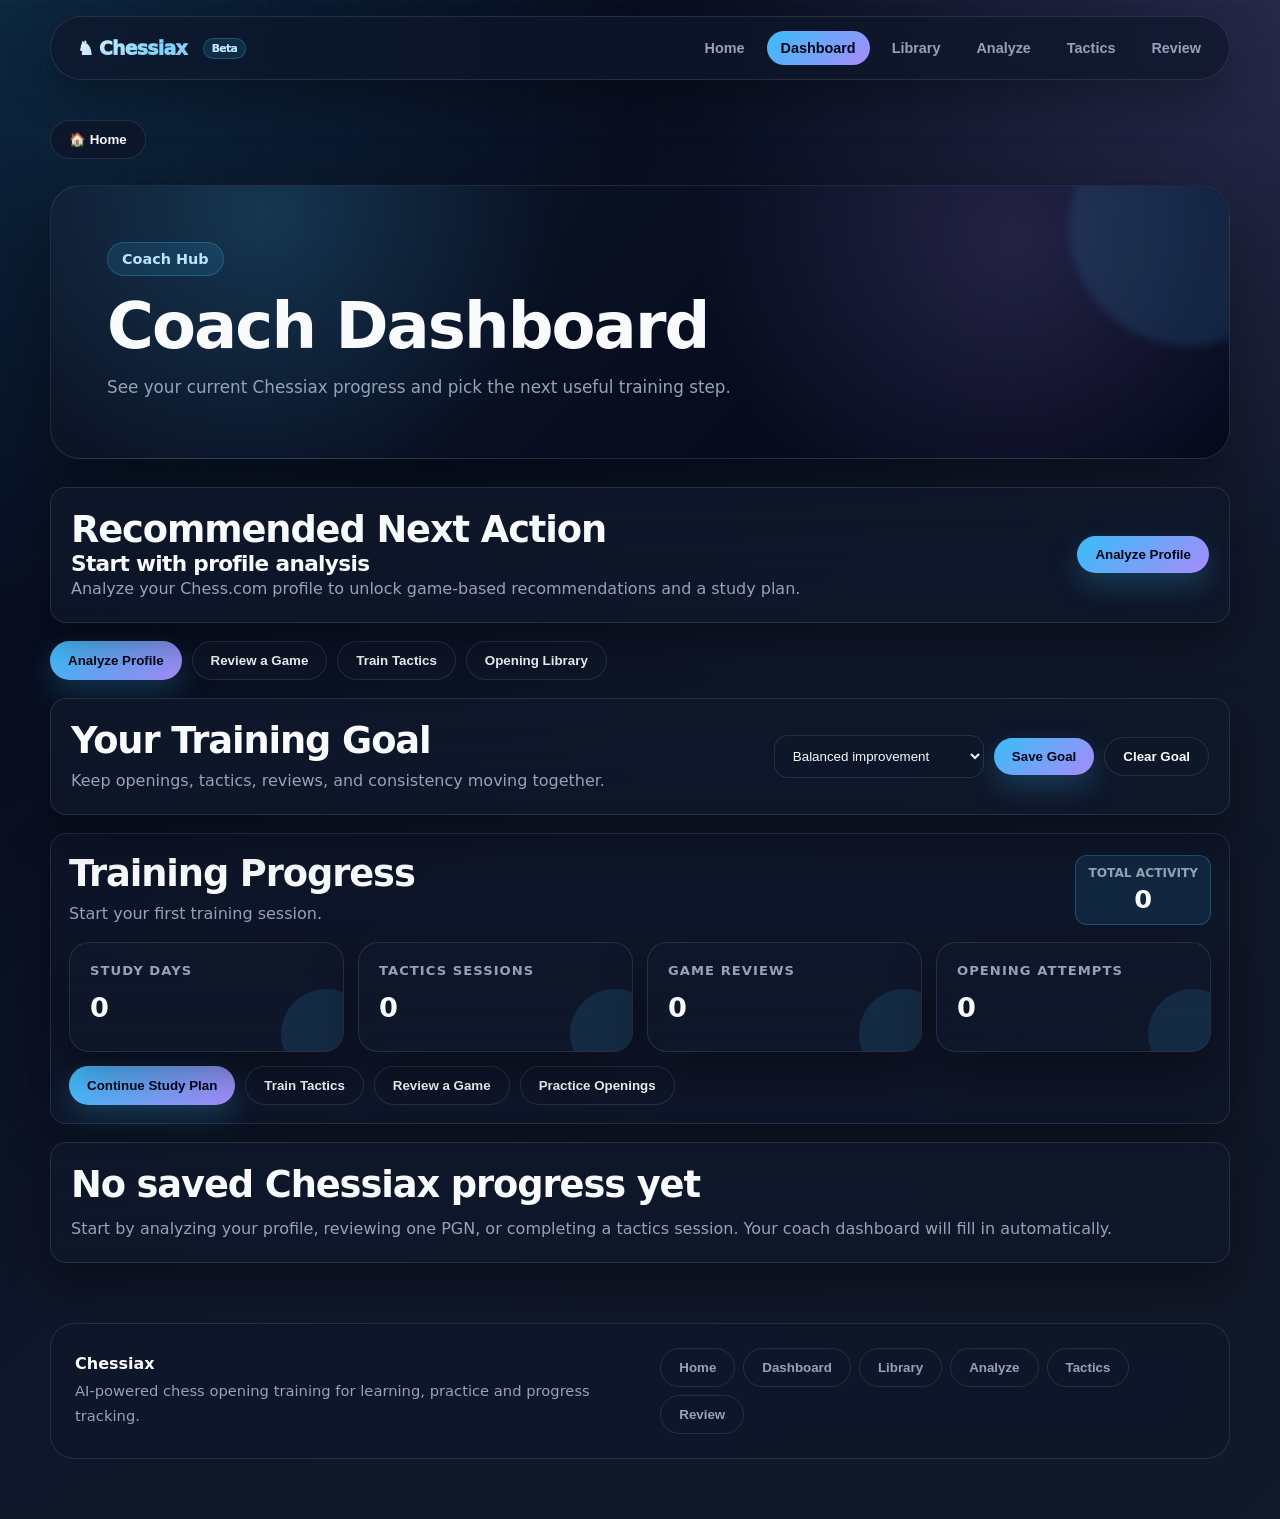
==== dashboard.html @ 5247bd34 "Make study plan adaptive to training goals" ====
<!DOCTYPE html>
<html>

<div class="brand-bar">
    <div class="brand-logo" onclick="window.location.href='home.html'">
        ♞ Chessiax <span class="beta-badge">Beta</span>
    </div>
    <div class="brand-links">
        <button onclick="window.location.href='home.html'">Home</button>
        <button onclick="window.location.href='dashboard.html'">Dashboard</button>
        <button onclick="window.location.href='openings.html'">Library</button>
        <button onclick="window.location.href='index.html'">Analyze</button>
        <button onclick="window.location.href='tactics.html'">Tactics</button>
        <button onclick="window.location.href='review.html'">Review</button>
    </div>
</div>

<head>
    <meta name="viewport" content="width=device-width, initial-scale=1.0">
    <title>Coach Dashboard</title>
    <link rel="stylesheet" href="style.css">
</head>

<body>
    <div class="container">

        <button class="back-btn" onclick="window.location.href='home.html'">🏠 Home</button>

        <section class="page-hero dashboard-hero">
            <div class="hero-badge">Coach Hub</div>
            <h1>Coach Dashboard</h1>
            <p>See your current Chessiax progress and pick the next useful training step.</p>
        </section>

        <section id="dashboardContent" class="dashboard-stack"></section>

        <footer class="app-footer">
            <div>
                <strong>Chessiax</strong>
                <p>AI-powered chess opening training for learning, practice and progress tracking.</p>
            </div>

            <div class="footer-links">
                <button onclick="window.location.href='home.html'">Home</button>
                <button onclick="window.location.href='dashboard.html'">Dashboard</button>
                <button onclick="window.location.href='openings.html'">Library</button>
                <button onclick="window.location.href='index.html'">Analyze</button>
                <button onclick="window.location.href='tactics.html'">Tactics</button>
                <button onclick="window.location.href='review.html'">Review</button>
            </div>
        </footer>

    </div>

    <script>
        const GAME_ANALYSIS_STORAGE_KEY = "chessiax_game_analysis";
        const STUDY_PLAN_PROGRESS_PREFIX = "chessiax_study_plan_progress_";
        const TACTICS_PROGRESS_STORAGE_KEY = "chessiax_tactics_progress";
        const SAVED_REVIEW_STORAGE_KEY = "chessiax_saved_game_review";
        const TRAINING_GOAL_STORAGE_KEY = "chessiax_training_goal";
        const TRAINING_GOALS = {
            balanced: {
                label: "Balanced improvement",
                description: "Keep openings, tactics, reviews, and consistency moving together."
            },
            openings: {
                label: "Improve openings",
                description: "Prioritize opening study, opening practice, and opening-related plan days."
            },
            tactics: {
                label: "Improve tactics",
                description: "Prioritize calculation, tactical pattern work, and middlegame training."
            },
            reviews: {
                label: "Review more games",
                description: "Prioritize reviewing PGNs and turning games into practical training notes."
            },
            consistency: {
                label: "Build consistency",
                description: "Prioritize small repeatable actions and unfinished study-plan days."
            }
        };

        function escapeHtml(value) {
            return String(value ?? "")
                .replace(/&/g, "&amp;")
                .replace(/</g, "&lt;")
                .replace(/>/g, "&gt;")
                .replace(/"/g, "&quot;")
                .replace(/'/g, "&#039;");
        }

        function safeNumber(value, fallback = 0) {
            return Number.isFinite(Number(value)) ? Number(value) : fallback;
        }

        function safeReadJson(key, fallback = null) {
            try {
                const saved = localStorage.getItem(key);
                if (!saved) {
                    return fallback;
                }

                return JSON.parse(saved);
            } catch (error) {
                console.warn(`Could not read ${key}`, error);
                return fallback;
            }
        }

        function formatDate(value) {
            if (!value) {
                return "N/A";
            }

            const date = new Date(value);
            if (Number.isNaN(date.getTime())) {
                return "N/A";
            }

            return date.toLocaleDateString(undefined, {
                year: "numeric",
                month: "short",
                day: "numeric"
            });
        }

        function getStudyPlanProgressKey(username) {
            return `${STUDY_PLAN_PROGRESS_PREFIX}${String(username || "unknown").trim().toLowerCase()}`;
        }

        function getSavedGameAnalysis() {
            const saved = safeReadJson(GAME_ANALYSIS_STORAGE_KEY);
            return saved && saved.analysis ? saved : null;
        }

        function getStudyPlanProgress(savedAnalysis) {
            const candidates = [];

            if (savedAnalysis?.username) {
                candidates.push({
                    username: savedAnalysis.username,
                    key: getStudyPlanProgressKey(savedAnalysis.username)
                });
            }

            for (let i = 0; i < localStorage.length; i++) {
                const key = localStorage.key(i);
                if (key && key.startsWith(STUDY_PLAN_PROGRESS_PREFIX)) {
                    candidates.push({
                        username: key.replace(STUDY_PLAN_PROGRESS_PREFIX, ""),
                        key
                    });
                }
            }

            for (const candidate of candidates) {
                const days = safeReadJson(candidate.key, []);
                const completedDays = Array.isArray(days)
                    ? [...new Set(days.filter(day => Number.isInteger(day) && day >= 1 && day <= 7))].sort((a, b) => a - b)
                    : [];

                if (completedDays.length > 0) {
                    return {
                        username: candidate.username,
                        completedDays,
                        completedCount: completedDays.length,
                        nextDay: [1, 2, 3, 4, 5, 6, 7].find(day => !completedDays.includes(day)) || null
                    };
                }
            }

            return null;
        }

        function getTacticsProgress() {
            const progress = safeReadJson(TACTICS_PROGRESS_STORAGE_KEY);
            if (!progress || !Array.isArray(progress.sessions) || progress.sessions.length === 0) {
                return null;
            }

            return {
                sessions: progress.sessions,
                lastSession: progress.lastSession || progress.sessions[progress.sessions.length - 1]
            };
        }

        function getSavedReview() {
            const saved = safeReadJson(SAVED_REVIEW_STORAGE_KEY);
            return saved && saved.data ? saved : null;
        }

        function getSavedTrainingGoal() {
            const goal = safeReadJson(TRAINING_GOAL_STORAGE_KEY, "balanced");
            return TRAINING_GOALS[goal] ? goal : "balanced";
        }

        function saveTrainingGoal() {
            const select = document.getElementById("trainingGoalSelect");
            const goal = TRAINING_GOALS[select?.value] ? select.value : "balanced";

            try {
                localStorage.setItem(TRAINING_GOAL_STORAGE_KEY, JSON.stringify(goal));
            } catch (error) {
                console.warn("Could not save training goal", error);
            }

            renderDashboard();
        }

        function clearTrainingGoal() {
            try {
                localStorage.removeItem(TRAINING_GOAL_STORAGE_KEY);
            } catch (error) {
                console.warn("Could not clear training goal", error);
            }

            renderDashboard();
        }

        function getReviewHistory() {
            const history = safeReadJson("chessiax_review_history", []);
            return Array.isArray(history) ? history.filter(item => item && item.data) : [];
        }

        function getAllStudyDaysCompleted() {
            const completedDays = new Set();

            for (let i = 0; i < localStorage.length; i++) {
                const key = localStorage.key(i);
                if (!key || !key.startsWith(STUDY_PLAN_PROGRESS_PREFIX)) {
                    continue;
                }

                const days = safeReadJson(key, []);
                if (!Array.isArray(days)) {
                    continue;
                }

                days.forEach(day => {
                    if (Number.isInteger(day) && day >= 1 && day <= 7) {
                        completedDays.add(`${key}:${day}`);
                    }
                });
            }

            return completedDays.size;
        }

        function getOpeningPracticeAttempts() {
            let attempts = 0;

            for (let i = 0; i < localStorage.length; i++) {
                const key = localStorage.key(i);
                if (!key || !key.startsWith("practice_stats_")) {
                    continue;
                }

                const stats = safeReadJson(key, {});
                attempts += safeNumber(stats?.attempts);
            }

            return attempts;
        }

        function getActivityMessage(score) {
            if (score === 0) {
                return "Start your first training session.";
            }
            if (score <= 3) {
                return "Good start — keep building momentum.";
            }
            if (score <= 8) {
                return "Strong progress this week.";
            }
            return "Excellent consistency.";
        }

        function getTrainingProgress(tacticsProgress) {
            const studyDaysCompleted = getAllStudyDaysCompleted();
            const tacticsSessionsCompleted = tacticsProgress?.sessions?.length || 0;
            const gameReviewsSaved = getReviewHistory().length;
            const openingPracticeAttempts = getOpeningPracticeAttempts();
            const totalActivityScore = (
                studyDaysCompleted +
                tacticsSessionsCompleted +
                gameReviewsSaved +
                openingPracticeAttempts
            );

            return {
                studyDaysCompleted,
                tacticsSessionsCompleted,
                gameReviewsSaved,
                openingPracticeAttempts,
                totalActivityScore,
                message: getActivityMessage(totalActivityScore)
            };
        }

        function getRecommendedStudyItems(data) {
            return Array.isArray(data?.recommended_study) ? data.recommended_study : [];
        }

        function phaseNeedsWork(weaknessBreakdown, area) {
            if (!Array.isArray(weaknessBreakdown)) {
                return false;
            }

            return weaknessBreakdown.some(item =>
                String(item?.area || "").toLowerCase() === area
                && String(item?.status || "").toLowerCase() === "needs work"
            );
        }

        function createOpeningPlanDay(studyItem, task, purpose) {
            const focus = studyItem?.family || studyItem?.opening || "Opening Review";
            return {
                focus,
                category: "Opening",
                task,
                purpose,
                openingName: studyItem ? focus : ""
            };
        }

        function createTacticsPlanDay(task, purpose) {
            return {
                focus: "Middlegame Tactics",
                category: "Middlegame",
                task,
                purpose,
                actionLabel: "Train Tactics",
                actionHref: "tactics.html"
            };
        }

        function createReviewPlanDay(task, purpose) {
            return {
                focus: "Game Review",
                category: "Review",
                task,
                purpose,
                actionLabel: "Review Game",
                actionHref: "review.html"
            };
        }

        function createEndgamePlanDay(task, purpose) {
            return {
                focus: "Endgame Technique",
                category: "Endgame",
                task,
                purpose,
                actionLabel: "Endgame Training Coming Soon"
            };
        }

        function generateSevenDayPlan(data, goal = "balanced") {
            const recommendations = getRecommendedStudyItems(data);
            const phaseSummary = data && typeof data.phase_summary === "object" ? data.phase_summary : {};
            const weaknessBreakdown = Array.isArray(data?.weakness_breakdown) ? data.weakness_breakdown : [];
            const mostCommonLossPhase = String(phaseSummary?.most_common_loss_phase || "none").toLowerCase();
            const needsMiddlegame = phaseNeedsWork(weaknessBreakdown, "middlegame") || mostCommonLossPhase === "middlegame";
            const needsEndgame = phaseNeedsWork(weaknessBreakdown, "endgame") || mostCommonLossPhase === "endgame";
            const needsExtraOpening = mostCommonLossPhase === "opening";
            const trainingGoal = TRAINING_GOALS[goal] ? goal : "balanced";
            const plan = [];

            const openingTasks = [
                { task: "Learn the main ideas", purpose: "Understand the plans before memorizing moves." },
                { task: "Practice the opening line", purpose: "Build comfort with the first critical moves." },
                { task: "Review common mistakes", purpose: "Spot the patterns that usually cost you points." },
                { task: "Repeat from memory", purpose: "Strengthen recall without relying on notes." }
            ];

            const addOpeningTasks = (count, customTasks = openingTasks) => {
                if (recommendations.length === 0) {
                    return;
                }

                customTasks.slice(0, count).forEach((taskType, index) => {
                    plan.push(createOpeningPlanDay(
                        recommendations[index % recommendations.length],
                        taskType.task,
                        taskType.purpose
                    ));
                });
            };

            if (trainingGoal === "openings") {
                addOpeningTasks(4);
                plan.push(createOpeningPlanDay(
                    recommendations[0],
                    "Practice weakest opening",
                    "Target the opening family that needs the most repetition."
                ));
                plan.push(createOpeningPlanDay(
                    recommendations[1] || recommendations[0],
                    "Compare plans from memory",
                    "Recall the main ideas before starting practice."
                ));
                plan.push(createReviewPlanDay(
                    "Review one game from this opening",
                    "Connect opening study to a real game."
                ));
            } else if (trainingGoal === "tactics") {
                addOpeningTasks(1);
                plan.push(createTacticsPlanDay("Solve forcing-move patterns", "Practice checks, captures, and threats."));
                plan.push(createTacticsPlanDay("Practice tactical misses", "Turn middlegame weaknesses into pattern recognition."));
                plan.push(createTacticsPlanDay("Review candidate moves", "Compare at least two forcing options before choosing."));
                plan.push(createReviewPlanDay("Identify the critical phase", "Use one PGN review to find where tactics changed the game."));
                plan.push(createTacticsPlanDay("Repeat the hardest puzzles", "Build accuracy by revisiting missed patterns."));
            } else if (trainingGoal === "reviews") {
                addOpeningTasks(1);
                plan.push(createReviewPlanDay("Review one recent game", "Write down one practical lesson."));
                plan.push(createReviewPlanDay("Identify the critical phase", "Decide whether the opening, middlegame, or endgame caused the result."));
                plan.push(createReviewPlanDay("Compare with previous reviews", "Look for repeating themes across games."));
                plan.push(createReviewPlanDay("Save a lesson from the game", "Turn the review into one concrete training task."));
                plan.push(createTacticsPlanDay("Practice one review theme", "Reinforce tactical themes from your review."));
            } else if (trainingGoal === "consistency") {
                addOpeningTasks(1, [{ task: "Practice one short opening line", purpose: "Keep the task small enough to finish today." }]);
                plan.push(createTacticsPlanDay("Solve a short tactics set", "Keep calculation warm with a compact session."));
                plan.push(createReviewPlanDay("Review one turning point", "One useful lesson is enough to keep momentum."));
                addOpeningTasks(1, [{ task: "Repeat from memory", purpose: "A quick recall pass keeps the habit alive." }]);
                plan.push(createTacticsPlanDay("Practice checks and captures", "Stay sharp with a low-friction tactical habit."));
                plan.push(createReviewPlanDay("Save one lesson", "Write down the smallest next improvement from a game."));
            } else {
                addOpeningTasks(4);

                if (needsMiddlegame) {
                    plan.push(createTacticsPlanDay(
                        "Review tactical misses and forcing moves",
                        "Practice calculation and candidate moves from your critical phase."
                    ));
                }

                if (needsEndgame) {
                    plan.push(createEndgamePlanDay(
                        "Practice conversion and defensive endgame basics",
                        "Spend time on simplifying, converting, and holding late positions."
                    ));
                }

                if (needsExtraOpening) {
                    plan.push(createOpeningPlanDay(
                        recommendations[0],
                        "Extra opening review",
                        "Check move-order traps and early plans from your most common loss phase."
                    ));
                }
            }

            const fillDays = [
                createOpeningPlanDay(
                    recommendations[0],
                    "Compare your results",
                    "Connect the study plan to your actual games and note recurring positions."
                ),
                createReviewPlanDay(
                    "Review two recent turning points",
                    "Find the first moment where your plan became unclear."
                ),
                createOpeningPlanDay(
                    recommendations[1] || recommendations[0],
                    "Final opening review",
                    "Lock in the ideas you want to keep practicing next."
                ),
                createReviewPlanDay(
                    "Replay one loss without engine help first",
                    "Build your own diagnosis before checking details."
                ),
                createTacticsPlanDay(
                    "Practice a short tactics set",
                    "Keep calculation active alongside opening study."
                )
            ];

            let fillIndex = 0;
            while (plan.length < 7) {
                plan.push(fillDays[fillIndex % fillDays.length]);
                fillIndex += 1;
            }

            return plan.slice(0, 7).map((day, index) => ({
                ...day,
                day: index + 1
            }));
        }

        function getStudyDayAction(day) {
            const category = String(day?.category || "").toLowerCase();
            const openingName = day?.openingName || "";
            const focus = day?.focus || "";

            if (category === "opening" && openingName) {
                return {
                    primaryLabel: "Practice Opening",
                    primaryHref: `opening.html?name=${encodeURIComponent(openingName)}&mode=practice`
                };
            }

            if (category === "opening") {
                return {
                    primaryLabel: "Opening Library",
                    primaryHref: "openings.html"
                };
            }

            if (day?.actionHref) {
                return {
                    primaryLabel: day.actionLabel || "Continue",
                    primaryHref: day.actionHref
                };
            }

            if (category === "middlegame" || focus.toLowerCase().includes("tactics")) {
                return {
                    primaryLabel: "Train Tactics",
                    primaryHref: "tactics.html"
                };
            }

            if (category === "endgame") {
                return {
                    disabledLabel: "Endgame training coming soon",
                    secondaryLabel: "Review Game",
                    secondaryHref: "review.html"
                };
            }

            return {
                primaryLabel: "Continue Study Plan",
                primaryHref: "profile.html"
            };
        }

        function findNextGoalStudyDay(savedAnalysis, studyProgress, goal) {
            if (!studyProgress || studyProgress.completedCount >= 7) {
                return null;
            }

            const plan = generateSevenDayPlan(savedAnalysis?.analysis || {}, goal);
            const incompleteDays = plan.filter(day => !studyProgress.completedDays.includes(day.day));
            if (!incompleteDays.length) {
                return null;
            }

            if (goal === "openings") {
                return incompleteDays.find(day => String(day.category || "").toLowerCase() === "opening") || incompleteDays[0];
            }

            if (goal === "tactics") {
                return incompleteDays.find(day => {
                    const category = String(day.category || "").toLowerCase();
                    const focus = String(day.focus || "").toLowerCase();
                    return category === "middlegame" || focus.includes("tactics");
                }) || incompleteDays[0];
            }

            if (goal === "reviews") {
                return incompleteDays.find(day => String(day.category || "").toLowerCase() === "review") || incompleteDays[0];
            }

            return incompleteDays.find(day => day.day === studyProgress.nextDay) || incompleteDays[0];
        }

        function renderQuickActions() {
            return `
                <div class="dashboard-actions">
                    <button onclick="window.location.href='profile.html'">Analyze Profile</button>
                    <button class="secondary-btn" onclick="window.location.href='review.html'">Review a Game</button>
                    <button class="secondary-btn" onclick="window.location.href='tactics.html'">Train Tactics</button>
                    <button class="secondary-btn" onclick="window.location.href='openings.html'">Opening Library</button>
                </div>
            `;
        }

        function renderTrainingProgress(progress) {
            return `
                <section class="dashboard-progress-section">
                    <div class="dashboard-progress-header">
                        <div>
                            <h2>Training Progress</h2>
                            <p>${escapeHtml(progress.message)}</p>
                        </div>
                        <div class="dashboard-score-pill">
                            <span>Total activity</span>
                            <strong>${safeNumber(progress.totalActivityScore)}</strong>
                        </div>
                    </div>

                    <div class="dashboard-progress-grid">
                        <div class="overview-card">
                            <h3>Study days</h3>
                            <p>${safeNumber(progress.studyDaysCompleted)}</p>
                        </div>
                        <div class="overview-card">
                            <h3>Tactics sessions</h3>
                            <p>${safeNumber(progress.tacticsSessionsCompleted)}</p>
                        </div>
                        <div class="overview-card">
                            <h3>Game reviews</h3>
                            <p>${safeNumber(progress.gameReviewsSaved)}</p>
                        </div>
                        <div class="overview-card">
                            <h3>Opening attempts</h3>
                            <p>${safeNumber(progress.openingPracticeAttempts)}</p>
                        </div>
                    </div>

                    <div class="dashboard-actions">
                        <button onclick="window.location.href='profile.html'">Continue Study Plan</button>
                        <button class="secondary-btn" onclick="window.location.href='tactics.html'">Train Tactics</button>
                        <button class="secondary-btn" onclick="window.location.href='review.html'">Review a Game</button>
                        <button class="secondary-btn" onclick="window.location.href='openings.html'">Practice Openings</button>
                    </div>
                </section>
            `;
        }

        function renderTrainingGoal(goal) {
            const selectedGoal = TRAINING_GOALS[goal] ? goal : "balanced";
            const options = Object.entries(TRAINING_GOALS).map(([value, item]) => `
                <option value="${value}" ${value === selectedGoal ? "selected" : ""}>${escapeHtml(item.label)}</option>
            `).join("");

            return `
                <section class="card dashboard-goal-card">
                    <div>
                        <h2>Your Training Goal</h2>
                        <p>${escapeHtml(TRAINING_GOALS[selectedGoal].description)}</p>
                    </div>
                    <div class="dashboard-goal-controls">
                        <select id="trainingGoalSelect" aria-label="Training goal">${options}</select>
                        <button onclick="saveTrainingGoal()">Save Goal</button>
                        <button class="secondary-btn" onclick="clearTrainingGoal()">Clear Goal</button>
                    </div>
                </section>
            `;
        }

        function buildGoalAction(goal, savedAnalysis, savedReview) {
            if (goal === "openings") {
                const study = getRecommendedStudyItems(savedAnalysis?.analysis || {});
                const opening = study[0]?.family || savedReview?.data?.opening;
                if (opening && opening !== "Unknown Opening") {
                    return {
                        title: "Practice openings next",
                        body: "Your selected goal is opening improvement, so start with a focused opening practice session.",
                        meta: [`Opening: ${opening}`],
                        primaryLabel: "Practice Opening",
                        primaryHref: `opening.html?name=${encodeURIComponent(opening)}&mode=practice`,
                        secondaryLabel: "Opening Library",
                        secondaryHref: "openings.html"
                    };
                }

                return {
                    title: "Build your opening base",
                    body: "Your selected goal is opening improvement. Pick an opening from the library and practice the first critical line.",
                    primaryLabel: "Opening Library",
                    primaryHref: "openings.html"
                };
            }

            if (goal === "tactics") {
                return {
                    title: "Train tactics next",
                    body: "Your selected goal is tactical improvement. A short tactics session is the clearest next step.",
                    primaryLabel: "Train Tactics",
                    primaryHref: "tactics.html"
                };
            }

            if (goal === "reviews") {
                return {
                    title: "Review another game",
                    body: "Your selected goal is reviewing more games. Paste one PGN and turn it into training notes.",
                    primaryLabel: "Review Game",
                    primaryHref: "review.html"
                };
            }

            if (goal === "consistency") {
                return {
                    title: "Keep the streak alive",
                    body: "Your selected goal is consistency. Choose one quick training action and complete it today.",
                    primaryLabel: "Train Tactics",
                    primaryHref: "tactics.html",
                    secondaryLabel: "Review Game",
                    secondaryHref: "review.html"
                };
            }

            return null;
        }

        function buildRecommendedAction(savedAnalysis, studyProgress, tacticsProgress, savedReview, goal = "balanced") {
            const lastTactics = tacticsProgress?.lastSession;
            const tacticsLowAccuracy = lastTactics && safeNumber(lastTactics.accuracy) < 70;

            if (studyProgress && studyProgress.completedCount < 7) {
                const day = findNextGoalStudyDay(savedAnalysis, studyProgress, goal) || {
                    day: studyProgress.nextDay,
                    focus: `Day ${studyProgress.nextDay}`,
                    category: "Review",
                    task: "Continue your next study-plan task"
                };
                const action = getStudyDayAction(day);
                if (!action.secondaryHref && action.primaryHref !== "profile.html") {
                    action.secondaryLabel = "Continue Study Plan";
                    action.secondaryHref = "profile.html";
                }
                return {
                    title: `Continue Day ${day.day}`,
                    body: "Your 7-Day Study Plan has an unfinished day ready.",
                    meta: [
                        `Focus: ${day.focus}`,
                        `Category: ${day.category || "Review"}`,
                        `Task: ${day.task}`
                    ],
                    ...action
                };
            }

            if (goal !== "balanced") {
                const goalAction = buildGoalAction(goal, savedAnalysis, savedReview);
                if (goalAction) {
                    return goalAction;
                }
            }

            if (savedReview) {
                const review = savedReview.data || {};
                const phase = String(review.estimated_phase || "").toLowerCase();
                const opening = review.opening || "";

                if (phase === "middlegame") {
                    return {
                        title: "Train tactics from your review",
                        body: "Your latest reviewed game reached its key phase in the middlegame.",
                        meta: [`Game: ${review.white || "White"} vs ${review.black || "Black"}`, `Phase: ${phase}`],
                        primaryLabel: "Train Tactics",
                        primaryHref: "tactics.html",
                        secondaryLabel: "Review Game",
                        secondaryHref: "review.html"
                    };
                }

                if (phase === "opening" && opening && opening !== "Unknown Opening") {
                    return {
                        title: "Study the reviewed opening",
                        body: "Your latest reviewed game points back to opening work.",
                        meta: [`Opening: ${opening}`, `Phase: ${phase}`],
                        primaryLabel: "Practice Opening",
                        primaryHref: `opening.html?name=${encodeURIComponent(opening)}&mode=practice`,
                        secondaryLabel: "Review Game",
                        secondaryHref: "review.html"
                    };
                }

                if (phase === "endgame") {
                    return {
                        title: "Review endgame notes",
                        body: "Your latest reviewed game reached the endgame. Dedicated endgame training is still coming soon.",
                        meta: [`Game: ${review.white || "White"} vs ${review.black || "Black"}`, `Phase: ${phase}`],
                        disabledLabel: "Endgame training coming soon",
                        secondaryLabel: "Review Game",
                        secondaryHref: "review.html"
                    };
                }

                return {
                    title: "Review your latest game",
                    body: "Use the saved single-game review to choose your next training target.",
                    meta: [`Opening: ${opening || "Unknown Opening"}`],
                    primaryLabel: "Review Game",
                    primaryHref: "review.html"
                };
            }

            if (tacticsProgress && tacticsLowAccuracy) {
                return {
                    title: "Train tactics next",
                    body: `Your last tactics accuracy was ${safeNumber(lastTactics.accuracy)}%. A short tactics session is the best next step.`,
                    primaryLabel: "Train Tactics",
                    primaryHref: "tactics.html"
                };
            }

            if (savedAnalysis) {
                return {
                    title: "Review recommended study",
                    body: "You have saved Chess.com game analysis. Review the recommended study targets and keep the plan moving.",
                    primaryLabel: "Continue Study Plan",
                    primaryHref: "profile.html"
                };
            }

            return {
                title: "Start with profile analysis",
                body: "Analyze your Chess.com profile to unlock game-based recommendations and a study plan.",
                primaryLabel: "Analyze Profile",
                primaryHref: "profile.html"
            };
        }

        function renderRecommendedAction(action) {
            const meta = Array.isArray(action.meta) && action.meta.length > 0
                ? `<div class="dashboard-next-meta">${action.meta.map(item => `<span>${escapeHtml(item)}</span>`).join("")}</div>`
                : "";
            const disabledAction = action.disabledLabel
                ? `<span class="module-soon-pill dashboard-disabled-action">${escapeHtml(action.disabledLabel)}</span>`
                : "";
            const primaryAction = action.primaryHref
                ? `<button onclick="window.location.href='${action.primaryHref}'">${escapeHtml(action.primaryLabel || "Continue")}</button>`
                : "";
            const secondaryAction = action.secondaryHref
                ? `<button class="secondary-btn" onclick="window.location.href='${action.secondaryHref}'">${escapeHtml(action.secondaryLabel || "Open")}</button>`
                : "";

            return `
                <div class="card dashboard-next-card">
                    <div>
                        <h2>Recommended Next Action</h2>
                        <h3>${escapeHtml(action.title)}</h3>
                        <p>${escapeHtml(action.body)}</p>
                        ${meta}
                    </div>
                    <div class="dashboard-next-actions">
                        ${disabledAction}
                        ${primaryAction}
                        ${secondaryAction}
                    </div>
                </div>
            `;
        }

        function renderDashboard() {
            const savedAnalysis = getSavedGameAnalysis();
            const studyProgress = getStudyPlanProgress(savedAnalysis);
            const tacticsProgress = getTacticsProgress();
            const savedReview = getSavedReview();
            const trainingProgress = getTrainingProgress(tacticsProgress);
            const selectedGoal = getSavedTrainingGoal();
            const hasAnyData = Boolean(savedAnalysis || studyProgress || tacticsProgress || savedReview);
            const nextAction = buildRecommendedAction(savedAnalysis, studyProgress, tacticsProgress, savedReview, selectedGoal);
            const cards = [];

            if (savedAnalysis) {
                const analysis = savedAnalysis.analysis || {};
                const overall = analysis.overall || {};
                const study = Array.isArray(analysis.recommended_study) ? analysis.recommended_study : [];
                cards.push(`
                    <div class="card dashboard-card">
                        <h2>Latest game analysis</h2>
                        <p><strong>${escapeHtml(savedAnalysis.username || analysis.username || "Saved player")}</strong></p>
                        <p>${safeNumber(analysis.games_analyzed)} games analyzed</p>
                        <p>${safeNumber(overall.wins)}W / ${safeNumber(overall.draws)}D / ${safeNumber(overall.losses)}L</p>
                        <p>Top study target: ${escapeHtml(study[0]?.family || "No study target yet")}</p>
                    </div>
                `);
            }

            if (studyProgress) {
                cards.push(`
                    <div class="card dashboard-card">
                        <h2>Study plan progress</h2>
                        <p><strong>${studyProgress.completedCount}/7 days complete</strong></p>
                        <p>${studyProgress.nextDay ? `Next incomplete day: Day ${studyProgress.nextDay}` : "Plan complete"}</p>
                        <div class="dashboard-progress-bar">
                            <div class="dashboard-progress-fill" style="width: ${Math.round((studyProgress.completedCount / 7) * 100)}%"></div>
                        </div>
                    </div>
                `);
            }

            if (tacticsProgress) {
                const last = tacticsProgress.lastSession || {};
                cards.push(`
                    <div class="card dashboard-card">
                        <h2>Tactics progress</h2>
                        <p>Last accuracy: <strong>${safeNumber(last.accuracy)}%</strong></p>
                        <p>${safeNumber(last.correct)} correct over ${safeNumber(last.attempts)} attempts</p>
                        <p>Total completed sessions: ${safeNumber(tacticsProgress.sessions.length)}</p>
                    </div>
                `);
            }

            if (savedReview) {
                const review = savedReview.data || {};
                cards.push(`
                    <div class="card dashboard-card">
                        <h2>Last game review</h2>
                        <p><strong>${escapeHtml(review.opening || "Unknown Opening")}</strong></p>
                        <p>${escapeHtml(review.white || "White")} vs ${escapeHtml(review.black || "Black")} · ${escapeHtml(review.result || "*")}</p>
                        <p>Phase: ${escapeHtml(review.estimated_phase || "unknown")}</p>
                    </div>
                `);
            }

            document.getElementById("dashboardContent").innerHTML = `
                ${renderRecommendedAction(nextAction)}

                ${renderQuickActions()}

                ${renderTrainingGoal(selectedGoal)}

                ${renderTrainingProgress(trainingProgress)}

                ${
                    hasAnyData
                        ? `<div class="dashboard-grid">${cards.join("")}</div>`
                        : `
                            <div class="card dashboard-empty-state">
                                <h2>No saved Chessiax progress yet</h2>
                                <p>Start by analyzing your profile, reviewing one PGN, or completing a tactics session. Your coach dashboard will fill in automatically.</p>
                            </div>
                        `
                }
            `;
        }

        function setActiveNav() {
            const buttons = document.querySelectorAll(".brand-links button");
            buttons.forEach(button => {
                if (button.textContent.trim().toLowerCase() === "dashboard") {
                    button.classList.add("active-nav");
                }
            });
        }

        setActiveNav();
        renderDashboard();
    </script>
</body>

</html>
---- style.css ----
:root {
    --bg-main: #020617;
    --bg-panel: #0f172a;
    --bg-card: rgba(15, 23, 42, 0.86);
    --bg-card-hover: rgba(30, 41, 59, 0.95);

    --text-main: #f8fafc;
    --text-muted: #94a3b8;

    --accent: #38bdf8;
    --accent-2: #a78bfa;
    --accent-3: #22c55e;
    --danger: #ef4444;
    --warning: #f59e0b;

    --border-soft: rgba(148, 163, 184, 0.18);
    --shadow-soft: 0 20px 45px rgba(0, 0, 0, 0.35);
    --radius-xl: 22px;
    --radius-lg: 16px;
    --radius-md: 12px;
}

* {
    box-sizing: border-box;
}

html {
    scroll-behavior: smooth;
}

body {
    margin: 0;
    min-height: 100vh;
    font-family: Inter, system-ui, -apple-system, BlinkMacSystemFont, "Segoe UI", sans-serif;
    background:
        radial-gradient(circle at top left, rgba(56, 189, 248, 0.18), transparent 32%),
        radial-gradient(circle at top right, rgba(167, 139, 250, 0.16), transparent 30%),
        linear-gradient(135deg, #020617 0%, #0f172a 52%, #111827 100%);
    color: var(--text-main);
}

body::before {
    content: "";
    position: fixed;
    inset: 0;
    pointer-events: none;
    background-image:
        linear-gradient(rgba(255,255,255,0.035) 1px, transparent 1px),
        linear-gradient(90deg, rgba(255,255,255,0.035) 1px, transparent 1px);
    background-size: 44px 44px;
    mask-image: linear-gradient(to bottom, rgba(0,0,0,0.5), transparent 75%);
    z-index: -1;
}

.container {
    width: min(1180px, calc(100% - 32px));
    margin: 0 auto;
    padding: 28px 0 60px;
}

h1, h2, h3, h4 {
    letter-spacing: -0.03em;
}

h1 {
    font-size: clamp(2.2rem, 5vw, 4.5rem);
    line-height: 1;
    margin: 18px 0 14px;
}

h2 {
    font-size: clamp(1.6rem, 3vw, 2.3rem);
}

h3 {
    font-size: 1.1rem;
}

p {
    color: var(--text-muted);
    line-height: 1.65;
}

.subtitle {
    color: var(--text-muted);
    font-size: 1.05rem;
    max-width: 760px;
    margin: 8px auto 18px;
    text-align: center;
}

.card,
.meta-card,
.preview-card,
.opening-info-card,
.onboarding-card,
.continue-learning-card {
    background: linear-gradient(180deg, rgba(15, 23, 42, 0.92), rgba(15, 23, 42, 0.72));
    border: 1px solid var(--border-soft);
    border-radius: var(--radius-lg);
    padding: 20px;
    box-shadow: var(--shadow-soft);
    backdrop-filter: blur(14px);
    transition: transform 0.22s ease, border-color 0.22s ease, background 0.22s ease;
}

.card:hover,
.meta-card:hover,
.preview-card:hover,
.opening-info-card:hover,
.onboarding-card:hover,
.continue-learning-card:hover {
    transform: translateY(-4px);
    border-color: rgba(56, 189, 248, 0.38);
    background: var(--bg-card-hover);
}

button,
.learn-btn,
.back-btn {
    border: 0;
    cursor: pointer;
    border-radius: 999px;
    padding: 11px 18px;
    font-weight: 700;
    color: #020617;
    background: linear-gradient(135deg, var(--accent), var(--accent-2));
    box-shadow: 0 12px 28px rgba(56, 189, 248, 0.22);
    transition: transform 0.18s ease, box-shadow 0.18s ease, filter 0.18s ease;
}

button:hover,
.learn-btn:hover,
.back-btn:hover {
    transform: translateY(-2px);
    filter: brightness(1.08);
    box-shadow: 0 18px 35px rgba(56, 189, 248, 0.32);
}

button:disabled {
    opacity: 0.45;
    cursor: not-allowed;
    transform: none;
    box-shadow: none;
}

input,
textarea,
select {
    background: rgba(15, 23, 42, 0.92);
    color: var(--text-main);
    border: 1px solid var(--border-soft);
    border-radius: 14px;
    padding: 12px 14px;
    outline: none;
    transition: border-color 0.18s ease, box-shadow 0.18s ease;
}

input:focus,
textarea:focus,
select:focus {
    border-color: rgba(56, 189, 248, 0.75);
    box-shadow: 0 0 0 4px rgba(56, 189, 248, 0.12);
}

textarea {
    min-height: 260px;
    resize: vertical;
    font: inherit;
    line-height: 1.5;
}

.section-title {
    margin-top: 34px;
    margin-bottom: 18px;
    text-align: center;
}

.back-btn {
    background: rgba(15, 23, 42, 0.82);
    color: var(--text-main);
    border: 1px solid var(--border-soft);
    box-shadow: none;
    margin-right: 10px;
}

.home-hero {
    position: relative;
    overflow: hidden;
    width: 100%;
    max-width: 1180px;
    margin: 28px auto 34px;
    padding: clamp(32px, 6vw, 72px);
    text-align: center;
    border-radius: 30px;
    border: 1px solid var(--border-soft);
    background:
        radial-gradient(circle at 20% 10%, rgba(56, 189, 248, 0.25), transparent 32%),
        radial-gradient(circle at 80% 20%, rgba(167, 139, 250, 0.22), transparent 32%),
        linear-gradient(135deg, rgba(15, 23, 42, 0.95), rgba(2, 6, 23, 0.95));
    box-shadow: 0 30px 80px rgba(0, 0, 0, 0.42);
}

.home-hero::after {
    content: "♞";
    position: absolute;
    right: 42px;
    bottom: -44px;
    font-size: 12rem;
    opacity: 0.055;
    transform: rotate(-10deg);
}

.hero-badge {
    display: inline-flex;
    align-items: center;
    gap: 8px;
    padding: 8px 14px;
    margin-bottom: 18px;
    border-radius: 999px;
    color: #bae6fd;
    background: rgba(56, 189, 248, 0.12);
    border: 1px solid rgba(56, 189, 248, 0.26);
    font-size: 0.9rem;
    font-weight: 700;
}

.home-hero h1 {
    max-width: 900px;
    margin: 0 auto 18px;
}

.home-hero p {
    max-width: 720px;
    margin: 0 auto 26px;
    font-size: 1.08rem;
}

.home-hero-actions {
    display: flex;
    justify-content: center;
    gap: 14px;
    flex-wrap: wrap;
}

.secondary-btn {
    background: rgba(15, 23, 42, 0.75);
    color: var(--text-main);
    border: 1px solid var(--border-soft);
    box-shadow: none;
}

.finder-hero {
    width: 100%;
    max-width: 920px;
    margin: 38px auto 30px;
    padding: 38px;
    text-align: center;
    border-radius: 28px;
    background:
        radial-gradient(circle at top left, rgba(34, 197, 94, 0.16), transparent 36%),
        linear-gradient(145deg, rgba(15, 23, 42, 0.94), rgba(2, 6, 23, 0.94));
    border: 1px solid var(--border-soft);
    box-shadow: var(--shadow-soft);
}

.finder-hero h1 {
    margin-top: 0;
}

.finder-input {
    display: flex;
    justify-content: center;
    gap: 12px;
    margin-top: 22px;
    flex-wrap: wrap;
}

.finder-input input {
    min-width: 240px;
    font-size: 1rem;
}

.results-container {
    margin-top: 30px;
}

.results-row {
    display: grid;
    grid-template-columns: 0.9fr 1.3fr;
    gap: 20px;
    align-items: start;
}

.results-col {
    display: flex;
    flex-direction: column;
    gap: 16px;
}

#recommendations {
    display: grid;
    grid-template-columns: 1fr;
    gap: 16px;
}

.avoid-row {
    margin-top: 24px;
}

#avoidOpenings {
    display: grid;
    grid-template-columns: repeat(3, 1fr);
    gap: 16px;
}

.ai-insight {
    border-color: rgba(167, 139, 250, 0.28);
}

@media (max-width: 900px) {
    .results-row {
        grid-template-columns: 1fr;
    }

    #avoidOpenings {
        grid-template-columns: 1fr;
    }
}

.home-grid,
.library-grid,
#openingsContainer,
#relatedOpenings {
    display: grid;
    grid-template-columns: repeat(3, 1fr);
    gap: 18px;
}

.opening-card,
.library-card {
    position: relative;
    overflow: hidden;
}

.opening-card::before,
.library-card::before,
.card::before {
    content: "";
    position: absolute;
    inset: 0;
    background: linear-gradient(135deg, rgba(56, 189, 248, 0.08), transparent 35%);
    pointer-events: none;
    opacity: 0;
    transition: opacity 0.22s ease;
}

.opening-card:hover::before,
.library-card:hover::before,
.card:hover::before {
    opacity: 1;
}

@media (max-width: 1000px) {
    .home-grid,
    .library-grid,
    #openingsContainer,
    #relatedOpenings {
        grid-template-columns: repeat(2, 1fr);
    }
}

@media (max-width: 650px) {
    .home-grid,
    .library-grid,
    #openingsContainer,
    #relatedOpenings {
        grid-template-columns: 1fr;
    }
}

.board-section {
    display: grid;
    grid-template-columns: minmax(320px, 480px) 1fr;
    gap: 22px;
    align-items: start;
    margin-top: 28px;
}

#board {
    border-radius: 18px;
    overflow: hidden;
    box-shadow: 0 24px 55px rgba(0, 0, 0, 0.38);
    border: 1px solid var(--border-soft);
}

.move-controls,
.practice-controls,
.opening-actions {
    display: flex;
    flex-wrap: wrap;
    gap: 10px;
    margin-top: 16px;
}

.study-status,
.practice-box,
.move-list {
    background: rgba(15, 23, 42, 0.74);
    border: 1px solid var(--border-soft);
    border-radius: var(--radius-lg);
    padding: 18px;
    box-shadow: var(--shadow-soft);
}

.practice-box {
    margin-top: 20px;
}

.practice-score {
    display: grid;
    grid-template-columns: repeat(3, 1fr);
    gap: 12px;
    margin: 16px 0;
}

.practice-score p {
    margin: 0;
    padding: 12px;
    border-radius: 14px;
    background: rgba(2, 6, 23, 0.42);
    border: 1px solid var(--border-soft);
    text-align: center;
}

.practice-input-group {
    display: flex;
    gap: 10px;
    margin-top: 14px;
}

.practice-input-group input {
    flex: 1;
}

.practice-status {
    padding: 12px 14px;
    border-radius: 14px;
    background: rgba(2, 6, 23, 0.45);
    border: 1px solid var(--border-soft);
}

.practice-input-hint {
    margin: 8px 0 12px;
    font-size: 0.9rem;
}

.success-status {
    color: #86efac;
    border-color: rgba(34, 197, 94, 0.35);
}

.error-status {
    color: #fca5a5;
    border-color: rgba(239, 68, 68, 0.35);
}

.info-status {
    color: #93c5fd;
    border-color: rgba(59, 130, 246, 0.35);
}

.complete-status {
    color: #c4b5fd;
    border-color: rgba(167, 139, 250, 0.4);
}

.move-table {
    display: grid;
    gap: 6px;
}

.move-row {
    display: grid;
    grid-template-columns: 50px 1fr 1fr;
    gap: 8px;
    align-items: center;
}

.move-row > div {
    padding: 9px 10px;
    border-radius: 10px;
    background: rgba(2, 6, 23, 0.38);
}

.move-header > div {
    color: var(--text-muted);
    font-weight: 700;
}

.move-cell {
    cursor: pointer;
    transition: background 0.18s ease, color 0.18s ease;
}

.move-cell:hover {
    background: rgba(56, 189, 248, 0.14);
    color: #e0f2fe;
}

.active-move {
    background: rgba(56, 189, 248, 0.22) !important;
    color: #bae6fd;
}

@media (max-width: 950px) {
    .board-section {
        grid-template-columns: 1fr;
    }

    #board {
        width: min(100%, 450px) !important;
        margin: 0 auto;
    }
}

@media (max-width: 550px) {
    .practice-score {
        grid-template-columns: 1fr;
    }

    .practice-input-group {
        flex-direction: column;
    }
}

.opening-meta {
    display: grid;
    grid-template-columns: repeat(5, 1fr);
    gap: 14px;
    margin: 22px 0;
}

.meta-card {
    text-align: center;
    padding: 16px;
}

.meta-card h3 {
    color: var(--text-muted);
    font-size: 0.78rem;
    text-transform: uppercase;
    letter-spacing: 0.08em;
    margin: 0 0 8px;
}

.meta-card p {
    margin: 0;
    color: var(--text-main);
    font-weight: 800;
}

.opening-preview,
.opening-info,
.opening-actions {
    margin: 18px 0;
}

@media (max-width: 900px) {
    .opening-meta {
        grid-template-columns: repeat(2, 1fr);
    }
}

@media (max-width: 520px) {
    .opening-meta {
        grid-template-columns: 1fr;
    }
}

.badge-row,
.pill-row {
    display: flex;
    flex-wrap: wrap;
    gap: 8px;
    margin: 12px 0;
}

.badge,
.pill {
    display: inline-flex;
    align-items: center;
    gap: 6px;
    padding: 6px 10px;
    border-radius: 999px;
    font-size: 0.78rem;
    font-weight: 800;
    color: #dbeafe;
    background: rgba(56, 189, 248, 0.12);
    border: 1px solid rgba(56, 189, 248, 0.22);
}

.badge.eco {
    color: #bae6fd;
    background: rgba(14, 165, 233, 0.12);
    border-color: rgba(14, 165, 233, 0.28);
}

.badge.level {
    color: #c4b5fd;
    background: rgba(167, 139, 250, 0.12);
    border-color: rgba(167, 139, 250, 0.28);
}

.badge.style {
    color: #bbf7d0;
    background: rgba(34, 197, 94, 0.12);
    border-color: rgba(34, 197, 94, 0.28);
}

.badge.color {
    color: #fde68a;
    background: rgba(245, 158, 11, 0.12);
    border-color: rgba(245, 158, 11, 0.28);
}

.card-description {
    margin: 12px 0 16px;
    color: var(--text-muted);
    font-size: 0.94rem;
}

.card-footer {
    display: flex;
    justify-content: space-between;
    align-items: center;
    gap: 12px;
    margin-top: 16px;
}

.card-footer button {
    white-space: nowrap;
}

.muted-small {
    color: var(--text-muted);
    font-size: 0.82rem;
    line-height: 1.4;
}

.glow-text {
    background: linear-gradient(135deg, var(--accent), var(--accent-2));
    -webkit-background-clip: text;
    -webkit-text-fill-color: transparent;
}

.filter-panel {
    width: 100%;
    margin: 28px 0;
    padding: 22px;
    border-radius: 24px;
    background:
        radial-gradient(circle at top left, rgba(56, 189, 248, 0.12), transparent 32%),
        rgba(15, 23, 42, 0.78);
    border: 1px solid var(--border-soft);
    box-shadow: var(--shadow-soft);
    backdrop-filter: blur(16px);
}

.filter-header {
    display: flex;
    justify-content: space-between;
    align-items: end;
    gap: 16px;
    margin-bottom: 18px;
}

.filter-header h2 {
    margin: 0 0 6px;
}

.filter-header p {
    margin: 0;
}

.filter-grid {
    display: grid;
    grid-template-columns: repeat(4, 1fr);
    gap: 12px;
}

.filter-grid input,
.filter-grid select {
    width: 100%;
}

@media (max-width: 950px) {
    .filter-grid {
        grid-template-columns: repeat(2, 1fr);
    }
}

@media (max-width: 560px) {
    .filter-grid {
        grid-template-columns: 1fr;
    }
}

.stat-card,
.overview-card {
    position: relative;
    overflow: hidden;
    padding: 20px;
    border-radius: 20px;
    background:
        linear-gradient(180deg, rgba(15, 23, 42, 0.94), rgba(15, 23, 42, 0.7));
    border: 1px solid var(--border-soft);
    box-shadow: var(--shadow-soft);
}

.stat-card::after,
.overview-card::after {
    content: "";
    position: absolute;
    right: -28px;
    bottom: -28px;
    width: 90px;
    height: 90px;
    border-radius: 999px;
    background: rgba(56, 189, 248, 0.12);
}

.stat-card h3,
.overview-card h3 {
    margin: 0 0 8px;
    color: var(--text-muted);
    font-size: 0.82rem;
    text-transform: uppercase;
    letter-spacing: 0.08em;
}

.stat-card p,
.overview-card p {
    margin: 0;
    color: var(--text-main);
    font-size: 1.7rem;
    font-weight: 900;
}

.loading-card {
    text-align: center;
}

.loader {
    width: 34px;
    height: 34px;
    margin: 4px auto 14px;
    border-radius: 999px;
    border: 3px solid rgba(148, 163, 184, 0.2);
    border-top-color: var(--accent);
    animation: spin 0.85s linear infinite;
}

@keyframes spin {
    to {
        transform: rotate(360deg);
    }
}

.home-hero,
.finder-hero,
.filter-panel,
.card {
    animation: fadeUp 0.45s ease both;
}

@keyframes fadeUp {
    from {
        opacity: 0;
        transform: translateY(14px);
    }

    to {
        opacity: 1;
        transform: translateY(0);
    }
}

::-webkit-scrollbar {
    width: 10px;
}

::-webkit-scrollbar-track {
    background: #020617;
}

::-webkit-scrollbar-thumb {
    background: rgba(148, 163, 184, 0.35);
    border-radius: 999px;
}

::-webkit-scrollbar-thumb:hover {
    background: rgba(56, 189, 248, 0.45);
}

.brand-bar {
    position: sticky;
    top: 16px;
    z-index: 50;
    width: 100%;
    max-width: 1180px;
    margin: 0 auto 28px;
    padding: 12px 14px;
    display: flex;
    justify-content: space-between;
    align-items: center;
    gap: 16px;
    border: 1px solid var(--border-soft);
    border-radius: 999px;
    background: rgba(15, 23, 42, 0.72);
    backdrop-filter: blur(18px);
    box-shadow: 0 18px 44px rgba(0, 0, 0, 0.28);
}

.brand-logo {
    display: flex;
    align-items: center;
    gap: 8px;
    padding: 8px 12px;
    font-weight: 950;
    letter-spacing: -0.04em;
    font-size: 1.18rem;
    cursor: pointer;
    background: linear-gradient(135deg, #f8fafc, #7dd3fc, #c4b5fd);
    -webkit-background-clip: text;
    -webkit-text-fill-color: transparent;
}

.brand-links {
    display: flex;
    gap: 8px;
    flex-wrap: wrap;
}

.brand-links button {
    padding: 8px 13px;
    background: transparent;
    color: var(--text-muted);
    border: 1px solid transparent;
    box-shadow: none;
    font-size: 0.9rem;
}

.brand-links button:hover {
    color: var(--text-main);
    border-color: var(--border-soft);
    background: rgba(255, 255, 255, 0.055);
}

.brand-links button.active-nav {
    color: #020617;
    background: linear-gradient(135deg, var(--accent), var(--accent-2));
    border-color: transparent;
}

@media (max-width: 700px) {
    .brand-bar {
        position: relative;
        top: 0;
        border-radius: 24px;
        flex-direction: column;
    }

    .brand-links {
        justify-content: center;
    }
}

.page-hero {
    position: relative;
    overflow: hidden;
    width: 100%;
    max-width: 1180px;
    margin: 26px auto 28px;
    padding: clamp(28px, 5vw, 56px);
    border-radius: 30px;
    border: 1px solid var(--border-soft);
    background:
        radial-gradient(circle at 18% 10%, rgba(56, 189, 248, 0.2), transparent 30%),
        radial-gradient(circle at 82% 20%, rgba(167, 139, 250, 0.18), transparent 32%),
        linear-gradient(135deg, rgba(15, 23, 42, 0.94), rgba(2, 6, 23, 0.94));
    box-shadow: 0 28px 70px rgba(0, 0, 0, 0.38);
}

.page-hero::after {
    content: "";
    position: absolute;
    right: -80px;
    top: -80px;
    width: 240px;
    height: 240px;
    border-radius: 999px;
    background: rgba(56, 189, 248, 0.12);
    filter: blur(4px);
}

.page-hero h1 {
    max-width: 820px;
    margin: 0 0 16px;
}

.page-hero p {
    max-width: 720px;
    margin: 0;
    font-size: 1.05rem;
}

.library-hero::before {
    content: "♜";
    position: absolute;
    right: 42px;
    bottom: -46px;
    font-size: 12rem;
    opacity: 0.05;
}

.finder-hero {
    position: relative;
    overflow: hidden;
}

.finder-hero::after {
    content: "♛";
    position: absolute;
    right: 36px;
    bottom: -48px;
    font-size: 11rem;
    opacity: 0.055;
    transform: rotate(8deg);
}

.study-hero::before {
    content: "♞";
    position: absolute;
    right: 42px;
    bottom: -48px;
    font-size: 12rem;
    opacity: 0.055;
    transform: rotate(-12deg);
}

.study-hero .opening-actions {
    margin-top: 22px;
}

.profile-hero::before {
    content: "♚";
    position: absolute;
    right: 42px;
    bottom: -48px;
    font-size: 12rem;
    opacity: 0.055;
}

.game-analysis-section {
    margin-top: 22px;
}

.profile-result {
    display: grid;
    gap: 18px;
}

.suggested-opening {
    padding: 18px 0 22px;
    border-bottom: 1px solid var(--border-soft);
}

.suggested-opening:first-of-type {
    padding-top: 6px;
}

.suggested-opening:last-child {
    padding-bottom: 2px;
    border-bottom: 0;
}

.suggested-opening h3 {
    margin-bottom: 10px;
}

.suggested-opening p {
    margin: 7px 0;
}

.suggested-opening .learn-btn {
    margin-top: 14px;
    margin-bottom: 4px;
}

.game-analysis-action {
    display: flex;
    justify-content: space-between;
    align-items: center;
    gap: 18px;
}

.game-analysis-action h2,
.game-analysis-action p {
    margin: 0;
}

.game-analysis-action p {
    margin-top: 6px;
}

.opening-performance {
    display: grid;
    gap: 22px;
    margin-top: 18px;
}

.saved-analysis-note {
    display: flex;
    justify-content: space-between;
    align-items: center;
    gap: 14px;
    margin-top: 18px;
    padding: 12px 14px;
    border-radius: var(--radius-md);
    color: var(--text-muted);
    background: rgba(15, 23, 42, 0.68);
    border: 1px solid var(--border-soft);
}

.saved-analysis-note strong {
    color: var(--text-main);
}

.clear-analysis-btn {
    flex: 0 0 auto;
    padding: 8px 12px;
    font-size: 0.82rem;
}

.analysis-summary-grid,
.family-card-grid,
.study-plan-grid {
    display: grid;
    grid-template-columns: repeat(4, minmax(0, 1fr));
    gap: 14px;
}

.analysis-block h2 {
    margin: 8px 0 14px;
}

.game-phase-block {
    display: grid;
    gap: 14px;
}

.phase-summary-grid,
.phase-card-grid {
    display: grid;
    gap: 14px;
}

.phase-summary-grid {
    grid-template-columns: repeat(5, minmax(0, 1fr));
}

.phase-card-grid {
    grid-template-columns: repeat(3, minmax(0, 1fr));
}

.phase-summary-card,
.phase-card {
    padding: 16px;
    border-radius: var(--radius-lg);
    border: 1px solid var(--border-soft);
    background: rgba(15, 23, 42, 0.72);
    box-shadow: var(--shadow-soft);
}

.phase-summary-card h3,
.phase-card h3,
.phase-card p {
    margin: 0;
}

.phase-summary-card h3 {
    color: var(--text-muted);
    font-size: 0.78rem;
    text-transform: uppercase;
    letter-spacing: 0;
}

.phase-summary-card p {
    margin-top: 10px;
    color: var(--text-main);
    font-size: 1.45rem;
    font-weight: 900;
}

.phase-card {
    display: grid;
    gap: 12px;
}

.phase-card-header {
    display: flex;
    justify-content: space-between;
    align-items: start;
    gap: 12px;
}

.phase-card-header span {
    flex: 0 0 auto;
    padding: 5px 9px;
    border-radius: 999px;
    font-size: 0.72rem;
    font-weight: 900;
}

.phase-card p {
    color: var(--text-muted);
}

.phase-status-warning {
    border-color: rgba(239, 68, 68, 0.36);
}

.phase-status-warning .phase-card-header span {
    color: #fecaca;
    background: rgba(239, 68, 68, 0.13);
    border: 1px solid rgba(239, 68, 68, 0.32);
}

.phase-status-success {
    border-color: rgba(34, 197, 94, 0.34);
}

.phase-status-success .phase-card-header span {
    color: #bbf7d0;
    background: rgba(34, 197, 94, 0.12);
    border: 1px solid rgba(34, 197, 94, 0.3);
}

.phase-status-info {
    border-color: rgba(59, 130, 246, 0.34);
}

.phase-status-info .phase-card-header span {
    color: #bfdbfe;
    background: rgba(59, 130, 246, 0.12);
    border: 1px solid rgba(59, 130, 246, 0.3);
}

.family-card {
    padding: 18px;
    border-radius: var(--radius-lg);
    border: 1px solid var(--border-soft);
    background: rgba(15, 23, 42, 0.72);
    box-shadow: var(--shadow-soft);
}

.family-card-header {
    display: flex;
    justify-content: space-between;
    gap: 12px;
    align-items: start;
}

.family-card h3 {
    margin: 0;
}

.confidence-pill {
    flex: 0 0 auto;
    padding: 5px 9px;
    border-radius: 999px;
    color: #c4b5fd;
    background: rgba(167, 139, 250, 0.12);
    border: 1px solid rgba(167, 139, 250, 0.28);
    font-size: 0.72rem;
    font-weight: 900;
    text-transform: capitalize;
}

.confidence-low {
    color: #fed7aa;
    background: rgba(245, 158, 11, 0.14);
    border-color: rgba(245, 158, 11, 0.38);
}

.confidence-medium {
    color: #c4b5fd;
    background: rgba(167, 139, 250, 0.12);
    border-color: rgba(167, 139, 250, 0.3);
}

.confidence-high {
    color: #bbf7d0;
    background: rgba(34, 197, 94, 0.12);
    border-color: rgba(34, 197, 94, 0.34);
}

.family-score {
    margin: 14px 0 10px;
    color: var(--text-main);
    font-size: 2rem;
    font-weight: 900;
}

.family-meta {
    display: grid;
    gap: 7px;
    color: var(--text-muted);
    font-size: 0.9rem;
}

.study-card {
    display: flex;
    flex-direction: column;
}

.study-card-actions {
    display: flex;
    gap: 10px;
    flex-wrap: wrap;
    margin-top: auto;
}

.study-link {
    align-self: flex-start;
    margin-top: auto;
    text-decoration: none;
}

.study-plan-card {
    display: flex;
    flex-direction: column;
    gap: 8px;
    padding: 18px;
    border-radius: var(--radius-lg);
    border: 1px solid var(--border-soft);
    background: rgba(15, 23, 42, 0.72);
    box-shadow: var(--shadow-soft);
    transition: border-color 0.18s ease, background 0.18s ease;
}

.study-plan-card h3,
.study-plan-card p {
    margin: 0;
}

.study-day-completed {
    border-color: rgba(34, 197, 94, 0.38);
    background:
        linear-gradient(180deg, rgba(34, 197, 94, 0.13), rgba(15, 23, 42, 0.72));
}

.study-day-completed .day-pill {
    color: #bbf7d0;
    background: rgba(34, 197, 94, 0.14);
    border-color: rgba(34, 197, 94, 0.34);
}

.study-plan-progress {
    padding: 14px;
    border-radius: var(--radius-lg);
    border: 1px solid var(--border-soft);
    background: rgba(15, 23, 42, 0.68);
}

.study-plan-progress-header {
    display: flex;
    justify-content: space-between;
    gap: 12px;
    margin-bottom: 10px;
    color: var(--text-main);
}

.study-progress-bar {
    width: 100%;
    height: 9px;
    overflow: hidden;
    border-radius: 999px;
    background: rgba(148, 163, 184, 0.16);
}

.study-progress-fill {
    height: 100%;
    width: 0;
    border-radius: inherit;
    background: linear-gradient(135deg, var(--accent-3), var(--accent));
    transition: width 0.22s ease;
}

.study-plan-actions {
    display: flex;
    gap: 10px;
    flex-wrap: wrap;
    margin-top: auto;
}

.study-plan-actions .study-link {
    margin-top: 0;
}

.study-card-actions .study-link {
    margin-top: 0;
}

.module-soon-pill {
    display: inline-flex;
    align-items: center;
    min-height: 38px;
    padding: 0 12px;
    border-radius: var(--radius-sm);
    color: #bfdbfe;
    background: rgba(59, 130, 246, 0.1);
    border: 1px solid rgba(59, 130, 246, 0.28);
    font-size: 0.82rem;
    font-weight: 800;
}

.complete-day-btn {
    background: rgba(15, 23, 42, 0.75);
    color: var(--text-main);
    border: 1px solid var(--border-soft);
    box-shadow: none;
}

.study-day-completed .complete-day-btn {
    color: #bbf7d0;
    border-color: rgba(34, 197, 94, 0.38);
    background: rgba(34, 197, 94, 0.12);
}

.day-pill {
    align-self: flex-start;
    padding: 5px 9px;
    border-radius: 999px;
    color: #bae6fd;
    background: rgba(56, 189, 248, 0.12);
    border: 1px solid rgba(56, 189, 248, 0.28);
    font-size: 0.72rem;
    font-weight: 900;
}

.category-pill {
    align-self: flex-start;
    padding: 5px 9px;
    border-radius: 999px;
    color: #ddd6fe;
    background: rgba(167, 139, 250, 0.12);
    border: 1px solid rgba(167, 139, 250, 0.3);
    font-size: 0.72rem;
    font-weight: 900;
}

.practice-deep-link-highlight {
    border-color: rgba(34, 197, 94, 0.75);
    box-shadow:
        0 0 0 4px rgba(34, 197, 94, 0.14),
        0 22px 55px rgba(34, 197, 94, 0.16);
}

.tactics-layout {
    display: grid;
    grid-template-columns: minmax(0, 520px) minmax(280px, 1fr);
    gap: 22px;
    align-items: start;
    margin-top: 22px;
}

.tactics-board-area {
    min-width: 0;
}

.tactics-board {
    width: min(100%, 480px);
    margin: 0 auto;
}

.tactics-panel {
    display: grid;
    gap: 14px;
}

.tactics-status-card {
    display: grid;
    gap: 10px;
}

.tactics-status-card h3,
.tactics-status-card p {
    margin: 0;
}

.tactics-session-stats {
    display: grid;
    grid-template-columns: repeat(3, minmax(0, 1fr));
    gap: 10px;
}

.tactics-session-stats .overview-card {
    padding: 14px;
}

.tactics-session-stats .overview-card p {
    font-size: 1.35rem;
}

.tactics-controls {
    display: grid;
    grid-template-columns: repeat(2, minmax(0, 1fr));
    gap: 10px;
}

.tactics-controls button {
    width: 100%;
}

.tactics-completion {
    margin-top: 22px;
}

.tactics-completion-card {
    display: grid;
    gap: 14px;
    text-align: center;
}

.tactics-completion-card h2,
.tactics-completion-card p {
    margin: 0;
}

.tactics-completion-actions {
    display: flex;
    justify-content: center;
    gap: 10px;
    flex-wrap: wrap;
}

.tactics-progress-card {
    display: flex;
    align-items: center;
    justify-content: space-between;
    gap: 16px;
    margin-top: 18px;
}

.tactics-progress-card h2,
.tactics-progress-card p {
    margin: 0;
}

.tactics-progress-card p {
    margin-top: 6px;
}

.tactics-progress-meta {
    display: grid;
    gap: 6px;
    color: var(--text-muted);
    font-size: 0.9rem;
}

.review-layout {
    display: grid;
    grid-template-columns: minmax(280px, 420px) minmax(0, 1fr);
    gap: 22px;
    align-items: start;
    margin-top: 22px;
}

.review-input-card,
.review-stack,
.review-detail-card {
    display: grid;
    gap: 14px;
}

.review-input-card h2,
.review-detail-card h2,
.review-detail-card p {
    margin: 0;
}

.review-input-card label {
    color: var(--text-muted);
    font-size: 0.9rem;
    font-weight: 800;
}

.review-result {
    min-width: 0;
}

.review-summary-grid {
    grid-template-columns: repeat(2, minmax(0, 1fr));
}

.review-summary-grid .overview-card p {
    font-size: 1.2rem;
    overflow-wrap: anywhere;
}

.review-phase-note {
    display: block;
    margin-top: 8px;
    color: var(--text-muted);
    font-size: 0.82rem;
    line-height: 1.4;
}

.review-training-list {
    margin: 0;
    padding-left: 20px;
    color: var(--text-muted);
}

.review-training-list li {
    margin: 6px 0;
}

.review-actions {
    display: flex;
    gap: 10px;
    flex-wrap: wrap;
}

.review-next-actions {
    display: grid;
    gap: 10px;
    padding-top: 4px;
}

.review-next-actions h3 {
    margin: 0;
    color: var(--text-main);
}

.review-action-disabled {
    min-height: 42px;
}

.review-future-card {
    border-color: rgba(59, 130, 246, 0.28);
    background:
        linear-gradient(180deg, rgba(59, 130, 246, 0.08), rgba(15, 23, 42, 0.72));
}

.review-engine-card {
    border-color: rgba(34, 197, 94, 0.3);
    background:
        linear-gradient(180deg, rgba(34, 197, 94, 0.08), rgba(15, 23, 42, 0.72));
}

.engine-review-grid {
    display: grid;
    grid-template-columns: repeat(2, minmax(0, 1fr));
    gap: 12px;
}

.engine-review-grid h3,
.engine-review-grid p {
    margin: 0;
}

.engine-review-grid h3 {
    color: var(--text-muted);
    font-size: 0.82rem;
    text-transform: uppercase;
    letter-spacing: 0;
}

.review-saved-note {
    margin-top: 0;
}

.review-history-section {
    display: grid;
    gap: 14px;
    margin-top: 22px;
}

.review-history-header {
    display: flex;
    align-items: center;
    justify-content: space-between;
    gap: 14px;
}

.review-history-header h2,
.review-history-header p,
.review-history-card h3,
.review-history-card p,
.review-history-empty h3,
.review-history-empty p {
    margin: 0;
}

.review-history-header p,
.review-history-card p,
.review-history-empty p {
    color: var(--text-muted);
}

.review-history-grid {
    display: grid;
    grid-template-columns: repeat(2, minmax(0, 1fr));
    gap: 14px;
}

.review-history-card,
.review-history-empty {
    display: grid;
    gap: 10px;
}

.review-history-actions {
    display: flex;
    gap: 10px;
    flex-wrap: wrap;
    margin-top: 4px;
}

.dashboard-stack {
    display: grid;
    gap: 18px;
    margin-top: 22px;
}

.dashboard-next-card {
    display: flex;
    align-items: center;
    justify-content: space-between;
    gap: 18px;
}

.dashboard-next-card h2,
.dashboard-next-card h3,
.dashboard-next-card p,
.dashboard-card h2,
.dashboard-card p,
.dashboard-empty-state h2,
.dashboard-empty-state p {
    margin: 0;
}

.dashboard-next-card h3 {
    margin-top: 8px;
    color: var(--text-main);
    font-size: 1.35rem;
}

.dashboard-next-card p,
.dashboard-card p,
.dashboard-empty-state p {
    color: var(--text-muted);
}

.dashboard-next-card button {
    flex: 0 0 auto;
}

.dashboard-next-meta {
    display: grid;
    gap: 6px;
    margin-top: 12px;
    color: var(--text-muted);
    font-size: 0.9rem;
}

.dashboard-next-actions {
    display: flex;
    justify-content: flex-end;
    gap: 10px;
    flex-wrap: wrap;
    flex: 0 0 auto;
}

.dashboard-disabled-action {
    min-height: 42px;
}

.dashboard-actions {
    display: flex;
    gap: 10px;
    flex-wrap: wrap;
}

.dashboard-goal-card {
    display: flex;
    align-items: center;
    justify-content: space-between;
    gap: 18px;
}

.dashboard-goal-card h2,
.dashboard-goal-card p {
    margin: 0;
}

.dashboard-goal-card p {
    margin-top: 6px;
    color: var(--text-muted);
}

.dashboard-goal-controls {
    display: flex;
    align-items: center;
    justify-content: flex-end;
    gap: 10px;
    flex-wrap: wrap;
}

.dashboard-goal-controls select {
    min-width: 210px;
}

.dashboard-progress-section {
    display: grid;
    gap: 14px;
    padding: 18px;
    border-radius: var(--radius-lg);
    border: 1px solid var(--border-soft);
    background: rgba(15, 23, 42, 0.68);
    box-shadow: var(--shadow-soft);
}

.dashboard-progress-header {
    display: flex;
    align-items: center;
    justify-content: space-between;
    gap: 16px;
}

.dashboard-progress-header h2,
.dashboard-progress-header p {
    margin: 0;
}

.dashboard-progress-header p {
    margin-top: 6px;
    color: var(--text-muted);
}

.dashboard-score-pill {
    display: grid;
    gap: 4px;
    min-width: 120px;
    padding: 10px 12px;
    border-radius: var(--radius-md);
    color: var(--text-main);
    background: rgba(56, 189, 248, 0.1);
    border: 1px solid rgba(56, 189, 248, 0.28);
    text-align: center;
}

.dashboard-score-pill span {
    color: var(--text-muted);
    font-size: 0.76rem;
    font-weight: 800;
    text-transform: uppercase;
}

.dashboard-score-pill strong {
    font-size: 1.6rem;
}

.dashboard-progress-grid {
    display: grid;
    grid-template-columns: repeat(4, minmax(0, 1fr));
    gap: 14px;
}

.dashboard-grid {
    display: grid;
    grid-template-columns: repeat(2, minmax(0, 1fr));
    gap: 14px;
}

.dashboard-card,
.dashboard-empty-state {
    display: grid;
    gap: 10px;
}

.dashboard-progress-bar {
    width: 100%;
    height: 9px;
    overflow: hidden;
    border-radius: 999px;
    background: rgba(148, 163, 184, 0.16);
}

.dashboard-progress-fill {
    height: 100%;
    border-radius: inherit;
    background: linear-gradient(135deg, var(--accent-3), var(--accent));
}

.opening-actions button {
    background: rgba(15, 23, 42, 0.75);
    color: var(--text-main);
    border: 1px solid var(--border-soft);
    box-shadow: none;
}

.opening-actions button:first-child {
    background: linear-gradient(135deg, var(--accent), var(--accent-2));
    color: #020617;
    border: none;
    box-shadow: 0 14px 32px rgba(56, 189, 248, 0.22);
}

.opening-stack,
.related-section,
.practice-history,
.session-summary {
    margin-top: 22px;
}

.related-section h2 {
    margin-top: 32px;
}

.results-container,
.library-overview,
.filter-panel,
.board-section {
    margin-bottom: 32px;
}

.card h3,
.opening-card h3 {
    margin-top: 0;
}

.board-panel,
.trainer-panel {
    min-width: 0;
}

.board-panel {
    position: sticky;
    top: 110px;
    align-self: start;
    padding: 18px;
    border-radius: 26px;
    border: 1px solid var(--border-soft);
    background:
        radial-gradient(circle at top left, rgba(56, 189, 248, 0.12), transparent 34%),
        rgba(15, 23, 42, 0.78);
    box-shadow: var(--shadow-soft);
    backdrop-filter: blur(16px);
}

.board-panel-header {
    display: flex;
    justify-content: space-between;
    align-items: start;
    gap: 14px;
    margin-bottom: 16px;
}

.board-panel-header h3 {
    margin: 0 0 4px;
}

.board-panel-header p {
    margin: 0;
    font-size: 0.9rem;
}

.live-pill {
    display: inline-flex;
    align-items: center;
    padding: 6px 10px;
    border-radius: 999px;
    font-size: 0.75rem;
    font-weight: 900;
    color: #bbf7d0;
    background: rgba(34, 197, 94, 0.12);
    border: 1px solid rgba(34, 197, 94, 0.28);
}

.trainer-panel {
    display: flex;
    flex-direction: column;
    gap: 16px;
}

.progress-track {
    width: 100%;
    height: 10px;
    margin-top: 14px;
    border-radius: 999px;
    overflow: hidden;
    background: rgba(2, 6, 23, 0.58);
    border: 1px solid var(--border-soft);
}

.progress-fill {
    height: 100%;
    width: 0%;
    border-radius: 999px;
    background: linear-gradient(90deg, var(--accent), var(--accent-2));
    transition: width 0.25s ease;
}

#moveExplanation {
    font-size: 1rem;
    line-height: 1.7;
    color: #cbd5e1;
}

.trainer-panel > .card:first-child {
    border-color: rgba(56, 189, 248, 0.24);
}

.trainer-panel > .card:first-child h3 {
    display: flex;
    align-items: center;
    gap: 8px;
}

.practice-box h3 {
    margin-top: 0;
}

.practice-history {
    background: rgba(2, 6, 23, 0.35);
    border: 1px solid var(--border-soft);
    border-radius: 16px;
    padding: 14px;
    margin: 16px 0;
}

.practice-history h4 {
    margin: 0 0 10px;
}

.difficulty-box {
    display: flex;
    align-items: center;
    gap: 10px;
    margin: 14px 0;
}

.difficulty-box label {
    color: var(--text-muted);
    font-weight: 700;
}

.session-summary {
    padding: 18px;
    border-radius: 18px;
    background:
        radial-gradient(circle at top left, rgba(34, 197, 94, 0.14), transparent 34%),
        rgba(15, 23, 42, 0.8);
    border: 1px solid rgba(34, 197, 94, 0.24);
    box-shadow: var(--shadow-soft);
}

.session-summary h4 {
    margin-top: 0;
    color: #bbf7d0;
}

.session-summary button {
    margin-right: 8px;
    margin-top: 10px;
}

.move-controls {
    padding: 14px;
    border-radius: 18px;
    background: rgba(15, 23, 42, 0.55);
    border: 1px solid var(--border-soft);
}

.move-controls button {
    flex: 1;
    min-width: 92px;
}

.study-status {
    position: relative;
    overflow: hidden;
}

.study-status::after {
    content: "♟";
    position: absolute;
    right: 16px;
    top: 8px;
    font-size: 3.5rem;
    opacity: 0.035;
}

.move-list {
    max-height: 420px;
    overflow-y: auto;
}

.move-list::before {
    content: "Move List";
    display: block;
    margin-bottom: 12px;
    color: var(--text-main);
    font-weight: 900;
    letter-spacing: -0.02em;
}

.move-row {
    transition: transform 0.16s ease;
}

.move-row:hover {
    transform: translateX(3px);
}

.move-number {
    color: var(--text-muted);
    font-weight: 800;
}

@media (max-width: 950px) {
    .board-panel {
        position: relative;
        top: 0;
    }

    .board-panel-header {
        text-align: left;
    }
}

@media (max-width: 520px) {
    .board-panel {
        padding: 12px;
    }

    .move-controls button,
    .practice-controls button {
        flex: 1 1 100%;
    }
}

.beta-badge {
    display: inline-flex;
    align-items: center;
    margin-left: 8px;
    padding: 3px 8px;
    border-radius: 999px;
    font-size: 0.68rem;
    font-weight: 900;
    color: #bae6fd;
    background: rgba(56, 189, 248, 0.12);
    border: 1px solid rgba(56, 189, 248, 0.28);
    -webkit-text-fill-color: #bae6fd;
}

.app-footer {
    margin-top: 60px;
    padding: 24px;
    border-radius: 24px;
    border: 1px solid var(--border-soft);
    background: rgba(15, 23, 42, 0.55);
    backdrop-filter: blur(14px);
    display: flex;
    justify-content: space-between;
    gap: 18px;
    align-items: center;
}

.app-footer p {
    margin: 6px 0 0;
    font-size: 0.92rem;
}

.footer-links {
    display: flex;
    gap: 8px;
    flex-wrap: wrap;
}

.footer-links button {
    background: transparent;
    color: var(--text-muted);
    border: 1px solid var(--border-soft);
    box-shadow: none;
}

.footer-links button:hover {
    color: var(--text-main);
    background: rgba(255, 255, 255, 0.055);
}

@media (max-width: 700px) {
    .app-footer {
        flex-direction: column;
        text-align: center;
    }

    .footer-links {
        justify-content: center;
    }
}

.empty-state {
    grid-column: 1 / -1;
    padding: 42px 24px;
    text-align: center;
    border-radius: 26px;
    border: 1px dashed rgba(148, 163, 184, 0.28);
    background: rgba(15, 23, 42, 0.58);
}

.empty-icon {
    font-size: 3rem;
    opacity: 0.35;
    margin-bottom: 12px;
}

.empty-state h3 {
    margin: 0 0 8px;
}

.empty-state p {
    max-width: 520px;
    margin: 0 auto 18px;
}

html,
body {
    max-width: 100%;
    overflow-x: clip;
}

img,
canvas,
iframe {
    max-width: 100%;
}

@media (max-width: 600px) {
    .container {
        width: min(100% - 20px, 1180px);
        padding-top: 16px;
        padding-bottom: 36px;
    }

    h1 {
        font-size: 2.15rem;
    }

    h2 {
        font-size: 1.55rem;
    }

    p {
        font-size: 0.95rem;
    }
}

@media (max-width: 760px) {
    .brand-bar {
        position: sticky;
        top: 8px;
        z-index: 50;
        flex-direction: row;
        align-items: center;
        justify-content: space-between;
        padding: 8px 10px;
        border-radius: 18px;
        gap: 8px;
    }

    .brand-logo {
        font-size: 1rem;
        padding: 6px 8px;
        white-space: nowrap;
    }

    .brand-links {
        display: flex;
        gap: 5px;
        overflow-x: auto;
        scrollbar-width: none;
        flex-wrap: nowrap;
        justify-content: flex-start;
    }

    .brand-links::-webkit-scrollbar {
        display: none;
    }

    .brand-links button {
        flex: 0 0 auto;
        padding: 6px 9px;
        font-size: 0.78rem;
        white-space: nowrap;
    }
}

@media (max-width: 700px) {
    .home-hero,
    .finder-hero,
    .page-hero {
        padding: 28px 20px;
        border-radius: 24px;
        margin: 18px auto 24px;
    }

    .home-hero::after,
    .finder-hero::after,
    .page-hero::before,
    .page-hero::after {
        display: none;
    }

    .hero-badge {
        font-size: 0.78rem;
    }

    .home-hero-actions,
    .finder-input {
        flex-direction: column;
        align-items: stretch;
    }

    .home-hero-actions button,
    .finder-input button,
    .finder-input input {
        width: 100%;
    }
}

@media (max-width: 1100px) {
    .home-grid,
    .library-grid,
    #openingsContainer,
    #relatedOpenings {
        grid-template-columns: repeat(2, minmax(0, 1fr));
    }
}

@media (max-width: 680px) {
    .home-grid,
    .library-grid,
    #openingsContainer,
    #relatedOpenings {
        grid-template-columns: 1fr;
    }

    .card,
    .opening-card,
    .library-card {
        padding: 16px;
    }

    .card-footer {
        flex-direction: column;
        align-items: stretch;
    }

    .card-footer button {
        width: 100%;
    }

    .game-analysis-action {
        flex-direction: column;
        align-items: stretch;
    }

    .analysis-summary-grid,
    .family-card-grid,
    .phase-summary-grid,
    .phase-card-grid,
    .review-summary-grid,
    .study-plan-grid {
        grid-template-columns: 1fr;
    }

    .family-card-header {
        flex-direction: column;
    }

    .saved-analysis-note {
        flex-direction: column;
        align-items: stretch;
    }

    .clear-analysis-btn {
        width: 100%;
    }

    .study-plan-actions,
    .study-card-actions {
        flex-direction: column;
    }

    .study-plan-actions .learn-btn,
    .study-plan-actions button,
    .study-plan-actions .module-soon-pill,
    .study-card-actions .learn-btn {
        width: 100%;
        justify-content: center;
        text-align: center;
    }
}

@media (max-width: 760px) {
    .filter-grid {
        grid-template-columns: repeat(2, minmax(0, 1fr));
        gap: 10px;
    }

    .filter-grid input,
    .filter-grid select {
        min-width: 0;
        font-size: 0.85rem;
        padding: 10px 9px;
    }

    .filter-panel {
        padding: 14px;
        border-radius: 20px;
    }

    .filter-header {
        margin-bottom: 14px;
    }

    .filter-header h2 {
        font-size: 1.35rem;
    }

    .filter-header p {
        font-size: 0.9rem;
    }
}

@media (max-width: 390px) {
    .filter-grid {
        grid-template-columns: 1fr;
    }
}

@media (max-width: 900px) {
    .library-overview {
        grid-template-columns: repeat(2, 1fr);
    }
}

@media (max-width: 560px) {
    .library-overview {
        grid-template-columns: 1fr;
    }

    .stat-card p,
    .overview-card p {
        font-size: 1.4rem;
    }
}

@media (max-width: 950px) {
    .board-section {
        grid-template-columns: 1fr;
    }

    .tactics-layout {
        grid-template-columns: 1fr;
    }

    .review-layout {
        grid-template-columns: 1fr;
    }

    .tactics-progress-card {
        flex-direction: column;
        align-items: stretch;
    }

    .dashboard-next-card {
        flex-direction: column;
        align-items: stretch;
    }

    .dashboard-goal-card {
        flex-direction: column;
        align-items: stretch;
    }

    .dashboard-goal-controls {
        justify-content: flex-start;
    }

    .dashboard-next-actions {
        justify-content: flex-start;
    }

    .dashboard-progress-header {
        flex-direction: column;
        align-items: stretch;
    }

    .review-history-header {
        flex-direction: column;
        align-items: stretch;
    }

    .board-panel {
        position: relative;
        top: 0;
        width: 100%;
    }

    #board {
        width: min(100%, 450px) !important;
        margin: 0 auto;
    }

    .trainer-panel {
        width: 100%;
    }

    .analysis-summary-grid,
    .family-card-grid,
    .phase-summary-grid,
    .phase-card-grid,
    .dashboard-grid,
    .dashboard-progress-grid,
    .engine-review-grid,
    .review-history-grid,
    .review-summary-grid,
    .study-plan-grid {
        grid-template-columns: repeat(2, minmax(0, 1fr));
    }
}

@media (max-width: 520px) {
    #board {
        width: min(100%, 340px) !important;
    }

    .tactics-board {
        width: min(100%, 340px);
    }

    .board-panel {
        padding: 12px;
        border-radius: 22px;
    }

    .board-panel-header {
        flex-direction: column;
    }

    .tactics-controls {
        grid-template-columns: 1fr;
    }

    .tactics-session-stats {
        grid-template-columns: 1fr;
    }

    .tactics-completion-actions {
        flex-direction: column;
    }

    .tactics-completion-actions button,
    .tactics-progress-card button,
    .dashboard-actions button,
    .dashboard-goal-controls button,
    .dashboard-goal-controls select,
    .dashboard-next-card button,
    .dashboard-next-actions .module-soon-pill,
    .dashboard-score-pill,
    .review-history-header button,
    .review-history-actions button,
    .review-actions button,
    .review-actions .module-soon-pill,
    .review-actions .learn-btn {
        width: 100%;
        justify-content: center;
    }
}

@media (max-width: 680px) {
    .analysis-summary-grid,
    .family-card-grid,
    .phase-summary-grid,
    .phase-card-grid,
    .dashboard-grid,
    .dashboard-progress-grid,
    .engine-review-grid,
    .review-history-grid,
    .review-summary-grid,
    .study-plan-grid {
        grid-template-columns: 1fr;
    }
}

@media (max-width: 600px) {
    .move-controls,
    .practice-controls,
    .opening-actions {
        display: grid;
        grid-template-columns: 1fr;
    }

    .move-controls button,
    .practice-controls button,
    .opening-actions button {
        width: 100%;
    }

    .practice-score {
        grid-template-columns: 1fr;
    }

    .practice-input-group {
        flex-direction: column;
    }

    .practice-input-group input,
    .practice-input-group button {
        width: 100%;
    }
}

@media (max-width: 520px) {
    .move-row {
        grid-template-columns: 38px 1fr 1fr;
        gap: 5px;
    }

    .move-row > div {
        padding: 8px 6px;
        font-size: 0.82rem;
    }

    .move-list {
        max-height: 320px;
    }
}

@media (max-width: 850px) {
    .results-row {
        grid-template-columns: 1fr;
    }

    #avoidOpenings {
        grid-template-columns: 1fr;
    }

    .finder-hero {
        padding: 28px 20px;
    }
}

@media (max-width: 700px) {
    .app-footer {
        padding: 18px;
        border-radius: 22px;
    }

    .footer-links {
        width: 100%;
        display: grid;
        grid-template-columns: 1fr;
    }

    .footer-links button {
        width: 100%;
    }
}

.filter-search {
    grid-column: span 2;
}

@media (min-width: 761px) {
    .filter-search {
        grid-column: span 2;
    }
}

@media (max-width: 390px) {
    .filter-search {
        grid-column: span 1;
    }
}

.filter-active {
    border-color: rgba(56, 189, 248, 0.9) !important;
    background:
        linear-gradient(135deg, rgba(56, 189, 248, 0.18), rgba(167, 139, 250, 0.12)),
        rgba(15, 23, 42, 0.95) !important;
    box-shadow:
        0 0 0 3px rgba(56, 189, 248, 0.12),
        0 12px 26px rgba(56, 189, 248, 0.12);
    color: var(--text-main);
}

.filter-active-label {
    color: #bae6fd !important;
}

.clear-filters-btn {
    color: var(--text-main);
    background: rgba(15, 23, 42, 0.8);
    border: 1px solid rgba(56, 189, 248, 0.35);
    box-shadow: none;
}

@media (max-width: 760px) {
    .clear-filters-btn {
        width: 100%;
        grid-column: span 2;
    }
}

@media (max-width: 390px) {
    .clear-filters-btn {
        grid-column: span 1;
    }
}

.filter-panel input.filter-active,
.filter-panel select.filter-active {
    border-color: rgba(56, 189, 248, 0.95) !important;
    background:
        linear-gradient(135deg, rgba(56, 189, 248, 0.22), rgba(167, 139, 250, 0.14)),
        rgba(15, 23, 42, 0.98) !important;
    box-shadow:
        0 0 0 3px rgba(56, 189, 248, 0.16),
        0 14px 30px rgba(56, 189, 248, 0.16) !important;
    color: #f8fafc !important;
}

.filter-panel select.filter-active {
    outline: none;
}

.clear-filters-btn {
    color: var(--text-main) !important;
    background: rgba(15, 23, 42, 0.85) !important;
    border: 1px solid rgba(56, 189, 248, 0.4) !important;
    box-shadow: none !important;
}

.filter-buttons button.filter-button-active,
.filter-buttons button.active-filter,
.filter-buttons button.active-color,
.filter-buttons button.active-practice-filter,
.filter-buttons button.active-style,
.filter-buttons button.active-family,
.filter-buttons button.active-variation,
.filter-buttons button.active-eco {
    color: #020617 !important;
    background: linear-gradient(135deg, var(--accent), var(--accent-2)) !important;
    border-color: transparent !important;
    box-shadow:
        0 0 0 3px rgba(56, 189, 248, 0.14),
        0 14px 32px rgba(56, 189, 248, 0.22) !important;
    transform: translateY(-1px);
}

.filter-buttons button {
    background: rgba(15, 23, 42, 0.75);
    color: var(--text-muted);
    border: 1px solid var(--border-soft);
    box-shadow: none;
}

.filter-buttons button:hover {
    color: var(--text-main);
    border-color: rgba(56, 189, 248, 0.35);
    background: rgba(30, 41, 59, 0.9);
}

.filter-buttons {
    display: flex;
    gap: 8px;
    flex-wrap: nowrap;
    overflow-x: auto;
    padding: 8px 2px 10px;
    scrollbar-width: none;
}

.filter-buttons::-webkit-scrollbar {
    display: none;
}

.filter-buttons button {
    flex: 0 0 auto;
    white-space: nowrap;
    padding: 8px 12px;
    font-size: 0.86rem;
}

.library-controls {
    display: grid;
    grid-template-columns: 2fr 1fr 1fr;
    gap: 10px;
    width: 100%;
}

.filter-grid {
    display: flex;
    flex-direction: column;
    gap: 14px;
}

@media (max-width: 760px) {
    .library-controls {
        grid-template-columns: 1fr;
    }

    .filter-buttons {
        margin-left: -2px;
        margin-right: -2px;
    }

    .filter-buttons button {
        font-size: 0.78rem;
        padding: 7px 10px;
    }
}

.library-controls {
    display: grid;
    grid-template-columns: minmax(220px, 2fr) minmax(150px, 1fr) minmax(150px, 1fr);
    gap: 10px;
    width: 100%;
    align-items: center;
}

.library-controls input,
.library-controls select {
    width: 100%;
    min-width: 0;
}

.library-select {
    appearance: none;
    -webkit-appearance: none;
    min-height: 46px;
    color: var(--text-main) !important;
    background:
        linear-gradient(135deg, rgba(15, 23, 42, 0.96), rgba(30, 41, 59, 0.92)) !important;
    border: 1px solid var(--border-soft) !important;
    border-radius: 14px;
    padding: 12px 38px 12px 14px;
    cursor: pointer;
    background-image:
        linear-gradient(135deg, rgba(15, 23, 42, 0.96), rgba(30, 41, 59, 0.92)),
        linear-gradient(45deg, transparent 50%, #94a3b8 50%),
        linear-gradient(135deg, #94a3b8 50%, transparent 50%);
    background-position:
        0 0,
        calc(100% - 18px) 19px,
        calc(100% - 13px) 19px;
    background-size:
        100% 100%,
        5px 5px,
        5px 5px;
    background-repeat: no-repeat;
}

.library-select:hover,
.library-select:focus {
    border-color: rgba(56, 189, 248, 0.65) !important;
    box-shadow: 0 0 0 3px rgba(56, 189, 248, 0.12);
}

.library-select option {
    background: #0f172a;
    color: #f8fafc;
}

.source-select {
    border-color: rgba(167, 139, 250, 0.28) !important;
}

@media (max-width: 760px) {
    .library-controls {
        grid-template-columns: 1fr;
    }

    .library-select {
        min-height: 44px;
        font-size: 0.9rem;
    }
}

/* ================================
   FINAL OPENING STUDY LAYOUT FIX
================================ */

.container {
    overflow: visible !important;
}

.board-section {
    display: grid !important;
    grid-template-columns: minmax(320px, 480px) minmax(0, 1fr) !important;
    gap: 24px !important;
    align-items: start !important;
    margin-top: 28px;
    margin-bottom: 32px;
    overflow: visible !important;
    position: relative !important;
    animation: none !important;
    transform: none !important;
}

.board-panel {
    position: sticky !important;
    top: 96px !important;
    align-self: start !important;
    height: fit-content !important;
    max-height: calc(100vh - 120px);
    padding: 18px;
    border-radius: 26px;
    border: 1px solid var(--border-soft);
    background:
        radial-gradient(circle at top left, rgba(56, 189, 248, 0.12), transparent 34%),
        rgba(15, 23, 42, 0.78);
    box-shadow: var(--shadow-soft);
    backdrop-filter: blur(16px);
    overflow: visible !important;
    transform: none !important;
    animation: none !important;
    z-index: 20;
}

.trainer-panel {
    display: flex;
    flex-direction: column;
    gap: 16px;
    min-width: 0;
    min-height: 1200px;
    overflow: visible !important;
    transform: none !important;
    animation: none !important;
}

#board {
    width: min(100%, 450px) !important;
    margin: 0 auto;
    border-radius: 18px;
    overflow: hidden;
    box-shadow: 0 24px 55px rgba(0, 0, 0, 0.38);
    border: 1px solid var(--border-soft);
}

@media (max-width: 950px) {
    .board-section {
        grid-template-columns: 1fr !important;
    }

    .board-panel {
        position: relative !important;
        top: 0 !important;
        max-height: none !important;
    }

    .trainer-panel {
        min-height: auto;
    }

    #board {
        width: min(100%, 450px) !important;
    }
}

@media (max-width: 520px) {
    #board {
        width: min(100%, 340px) !important;
    }

    .board-panel {
        padding: 12px;
        border-radius: 22px;
    }

    .board-panel-header {
        flex-direction: column;
    }
}

/* ================================
   SMOOTH STICKY CHESSBOARD FIX
================================ */

.board-panel {
    position: sticky !important;
    top: 96px !important;
    align-self: start !important;

    background: transparent !important;
    box-shadow: none !important;
    backdrop-filter: none !important;
    -webkit-backdrop-filter: none !important;

    border: none !important;
    padding: 0 !important;

    transform: none !important;
    animation: none !important;
    transition: none !important;

    overflow: visible !important;
    z-index: 20 !important;
}

.board-panel-header {
    margin-bottom: 14px;
    padding: 16px 18px;
    border-radius: 22px;
    border: 1px solid var(--border-soft);
    background: rgba(15, 23, 42, 0.9);
    box-shadow: 0 14px 32px rgba(0, 0, 0, 0.22);
}

#board {
    width: min(100%, 450px) !important;
    margin: 0 auto;
    border-radius: 18px;
    overflow: hidden;
    border: 1px solid var(--border-soft);
    box-shadow: none !important;
    transform: none !important;
    animation: none !important;
    transition: none !important;
}

@media (max-width: 950px) {
    .board-panel {
        position: relative !important;
        top: 0 !important;
    }
}

.board-sticky-column {
    position: sticky !important;
    top: 96px !important;
    align-self: start !important;
    height: fit-content !important;

    background: transparent !important;
    border: none !important;
    box-shadow: none !important;
    backdrop-filter: none !important;
    -webkit-backdrop-filter: none !important;

    transform: none !important;
    animation: none !important;
    transition: none !important;
    overflow: visible !important;
    z-index: 20;
}

.board-sticky-column #board {
    width: min(100%, 450px) !important;
    margin: 0 auto;
    box-shadow: none !important;
    transform: none !important;
    animation: none !important;
}

@media (max-width: 950px) {
    .board-sticky-column {
        position: relative !important;
        top: 0 !important;
    }
}

/* ================================
   DIRECT STICKY BOARD FIX
================================ */

.board-section {
    display: grid !important;
    grid-template-columns: minmax(320px, 480px) minmax(0, 1fr) !important;
    gap: 24px !important;
    align-items: start !important;
    position: relative !important;
    overflow: visible !important;
    transform: none !important;
    animation: none !important;
}

.sticky-board {
    position: sticky !important;
    top: 96px !important;
    align-self: start !important;
    width: min(100%, 450px) !important;
    margin: 0 auto !important;

    border-radius: 18px;
    overflow: hidden;
    border: 1px solid var(--border-soft);

    box-shadow: none !important;
    transform: none !important;
    animation: none !important;
    transition: none !important;
    z-index: 20;
}

.trainer-panel {
    display: flex;
    flex-direction: column;
    gap: 16px;
    min-width: 0;
    overflow: visible !important;
    transform: none !important;
    animation: none !important;
}

.container {
    overflow: visible !important;
    transform: none !important;
}

@media (max-width: 950px) {
    .board-section {
        grid-template-columns: 1fr !important;
    }

    .sticky-board {
        position: relative !important;
        top: 0 !important;
        width: min(100%, 450px) !important;
    }
}

@media (max-width: 520px) {
    .sticky-board {
        width: min(100%, 340px) !important;
    }
}

/* ================================
   SMOOTH BOARD + SCROLLING TRAINER
   No sticky. Keeps board visible.
================================ */

.study-scroll-layout {
    display: grid !important;
    grid-template-columns: minmax(320px, 480px) minmax(0, 1fr) !important;
    gap: 24px !important;
    align-items: start !important;

    height: calc(100vh - 130px) !important;
    min-height: 620px !important;

    overflow: visible !important;
    transform: none !important;
    animation: none !important;
}

.study-board {
    position: relative !important;
    top: auto !important;
    align-self: start !important;

    width: min(100%, 450px) !important;
    margin: 0 auto !important;

    border-radius: 18px;
    overflow: hidden;
    border: 1px solid var(--border-soft);

    box-shadow: none !important;
    transform: none !important;
    animation: none !important;
    transition: none !important;
    z-index: 2;
}

.study-scroll-layout .trainer-panel {
    max-height: calc(100vh - 130px) !important;
    overflow-y: auto !important;
    overflow-x: hidden !important;

    padding-right: 8px;
    padding-bottom: 24px;

    transform: none !important;
    animation: none !important;
}

.study-scroll-layout .trainer-panel::-webkit-scrollbar {
    width: 8px;
}

.study-scroll-layout .trainer-panel::-webkit-scrollbar-track {
    background: rgba(2, 6, 23, 0.4);
    border-radius: 999px;
}

.study-scroll-layout .trainer-panel::-webkit-scrollbar-thumb {
    background: rgba(148, 163, 184, 0.35);
    border-radius: 999px;
}

.study-scroll-layout .trainer-panel::-webkit-scrollbar-thumb:hover {
    background: rgba(56, 189, 248, 0.45);
}

@media (max-width: 950px) {
    .study-scroll-layout {
        grid-template-columns: 1fr !important;
        height: auto !important;
        min-height: auto !important;
    }

    .study-board {
        width: min(100%, 450px) !important;
    }

    .study-scroll-layout .trainer-panel {
        max-height: none !important;
        overflow-y: visible !important;
        padding-right: 0;
    }
}

@media (max-width: 520px) {
    .study-board {
        width: min(100%, 340px) !important;
    }
}

/* ================================
   CLEAN OPENING STUDY LAYOUT
   Smooth board, no sticky
================================ */

.clean-study-layout {
    display: grid !important;
    grid-template-columns: minmax(320px, 480px) minmax(0, 1fr) !important;
    gap: 24px !important;
    align-items: start !important;
    margin-top: 28px;
    margin-bottom: 32px;

    overflow: visible !important;
    transform: none !important;
    animation: none !important;
}

.board-area {
    min-width: 0;
    padding: 18px;
    border-radius: 26px;
    border: 1px solid var(--border-soft);
    background:
        radial-gradient(circle at top left, rgba(56, 189, 248, 0.10), transparent 34%),
        rgba(15, 23, 42, 0.78);
    box-shadow: var(--shadow-soft);
    transform: none !important;
    animation: none !important;
}

.board-area-header {
    display: flex;
    justify-content: space-between;
    align-items: start;
    gap: 14px;
    margin-bottom: 16px;
}

.board-area-header h3 {
    margin: 0 0 4px;
}

.board-area-header p {
    margin: 0;
    font-size: 0.9rem;
}

.clean-study-layout #board {
    width: min(100%, 450px) !important;
    margin: 0 auto;
    border-radius: 18px;
    overflow: hidden;
    border: 1px solid var(--border-soft);
    box-shadow: 0 18px 42px rgba(0, 0, 0, 0.28);
    transform: none !important;
    animation: none !important;
}

.clean-study-layout .trainer-panel {
    display: flex;
    flex-direction: column;
    gap: 16px;
    min-width: 0;
    transform: none !important;
    animation: none !important;
}

.clean-study-layout .move-controls {
    display: grid;
    grid-template-columns: repeat(5, minmax(0, 1fr));
    gap: 10px;
}

.clean-study-layout .move-controls button {
    width: 100%;
    min-width: 0;
    padding: 10px 12px;
}

.clean-study-layout .practice-controls {
    display: grid;
    grid-template-columns: repeat(3, minmax(0, 1fr));
    gap: 10px;
}

.clean-study-layout .practice-controls button {
    width: 100%;
    min-width: 0;
}

@media (max-width: 1050px) {
    .clean-study-layout .move-controls {
        grid-template-columns: repeat(3, minmax(0, 1fr));
    }

    .clean-study-layout .practice-controls {
        grid-template-columns: repeat(2, minmax(0, 1fr));
    }
}

@media (max-width: 950px) {
    .clean-study-layout {
        grid-template-columns: 1fr !important;
    }

    .clean-study-layout #board {
        width: min(100%, 450px) !important;
    }
}

@media (max-width: 560px) {
    .board-area {
        padding: 12px;
        border-radius: 22px;
    }

    .board-area-header {
        flex-direction: column;
    }

    .clean-study-layout #board {
        width: min(100%, 340px) !important;
    }

    .clean-study-layout .move-controls,
    .clean-study-layout .practice-controls {
        grid-template-columns: 1fr;
    }
}
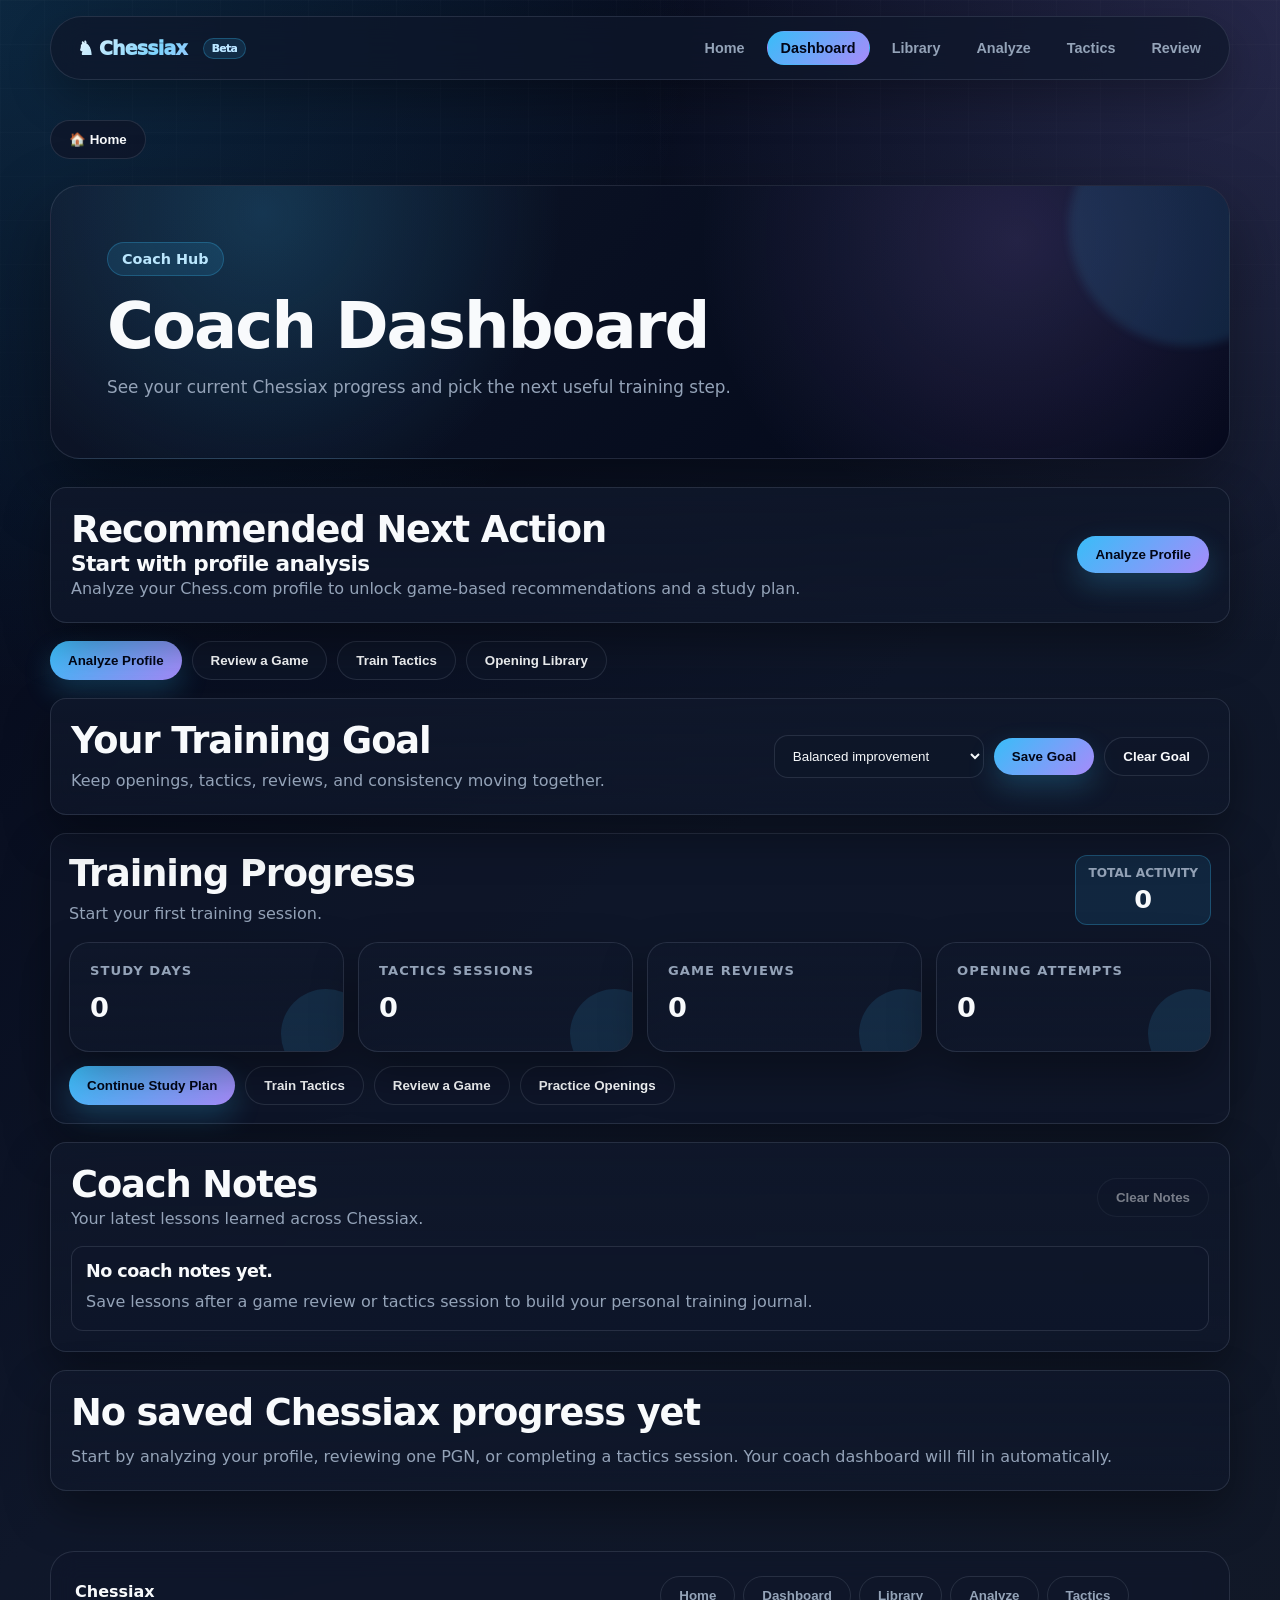
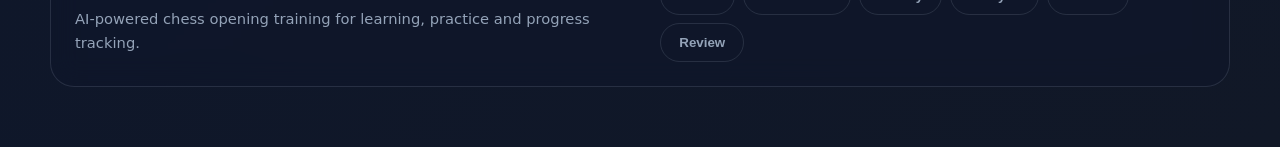
==== commit 0760abcb: "Add coach notes" ====
--- a/dashboard.html
+++ b/dashboard.html
@@ -58,6 +58,7 @@
         const TACTICS_PROGRESS_STORAGE_KEY = "chessiax_tactics_progress";
         const SAVED_REVIEW_STORAGE_KEY = "chessiax_saved_game_review";
         const TRAINING_GOAL_STORAGE_KEY = "chessiax_training_goal";
+        const COACH_NOTES_STORAGE_KEY = "chessiax_coach_notes";
         const TRAINING_GOALS = {
             balanced: {
                 label: "Balanced improvement",
@@ -125,6 +126,25 @@
             });
         }
 
+        function formatDateTime(value) {
+            if (!value) {
+                return "N/A";
+            }
+
+            const date = new Date(value);
+            if (Number.isNaN(date.getTime())) {
+                return "N/A";
+            }
+
+            return date.toLocaleString(undefined, {
+                year: "numeric",
+                month: "short",
+                day: "numeric",
+                hour: "2-digit",
+                minute: "2-digit"
+            });
+        }
+
         function getStudyPlanProgressKey(username) {
             return `${STUDY_PLAN_PROGRESS_PREFIX}${String(username || "unknown").trim().toLowerCase()}`;
         }
@@ -188,6 +208,23 @@
         function getSavedReview() {
             const saved = safeReadJson(SAVED_REVIEW_STORAGE_KEY);
             return saved && saved.data ? saved : null;
+        }
+
+        function getCoachNotes() {
+            const notes = safeReadJson(COACH_NOTES_STORAGE_KEY, []);
+            return Array.isArray(notes)
+                ? notes.filter(note => note && typeof note.text === "string" && note.timestamp)
+                : [];
+        }
+
+        function clearCoachNotes() {
+            try {
+                localStorage.removeItem(COACH_NOTES_STORAGE_KEY);
+            } catch (error) {
+                console.warn("Could not clear coach notes", error);
+            }
+
+            renderDashboard();
         }
 
         function getSavedTrainingGoal() {
@@ -640,6 +677,41 @@
             `;
         }
 
+        function renderCoachNotes(notes) {
+            const latestNotes = notes.slice(0, 5);
+            const noteCards = latestNotes.length
+                ? latestNotes.map(note => `
+                    <div class="coach-note-list-card">
+                        <div class="coach-note-meta">
+                            <strong>${escapeHtml(note.source || "Coach Note")}</strong>
+                            <span>${escapeHtml(formatDateTime(note.timestamp))}</span>
+                        </div>
+                        <p>${escapeHtml(note.text)}</p>
+                    </div>
+                `).join("")
+                : `
+                    <div class="coach-note-empty">
+                        <h3>No coach notes yet.</h3>
+                        <p>Save lessons after a game review or tactics session to build your personal training journal.</p>
+                    </div>
+                `;
+
+            return `
+                <section class="card dashboard-coach-notes">
+                    <div class="dashboard-coach-notes-header">
+                        <div>
+                            <h2>Coach Notes</h2>
+                            <p>Your latest lessons learned across Chessiax.</p>
+                        </div>
+                        <button class="secondary-btn" onclick="clearCoachNotes()" ${notes.length ? "" : "disabled"}>Clear Notes</button>
+                    </div>
+                    <div class="coach-notes-list">
+                        ${noteCards}
+                    </div>
+                </section>
+            `;
+        }
+
         function buildGoalAction(goal, savedAnalysis, savedReview) {
             if (goal === "openings") {
                 const study = getRecommendedStudyItems(savedAnalysis?.analysis || {});
@@ -842,9 +914,9 @@
             const studyProgress = getStudyPlanProgress(savedAnalysis);
             const tacticsProgress = getTacticsProgress();
             const savedReview = getSavedReview();
+            const coachNotes = getCoachNotes();
             const trainingProgress = getTrainingProgress(tacticsProgress);
             const selectedGoal = getSavedTrainingGoal();
-            const hasAnyData = Boolean(savedAnalysis || studyProgress || tacticsProgress || savedReview);
             const nextAction = buildRecommendedAction(savedAnalysis, studyProgress, tacticsProgress, savedReview, selectedGoal);
             const cards = [];
 
@@ -909,10 +981,14 @@
 
                 ${renderTrainingProgress(trainingProgress)}
 
+                ${renderCoachNotes(coachNotes)}
+
                 ${
-                    hasAnyData
+                    cards.length
                         ? `<div class="dashboard-grid">${cards.join("")}</div>`
-                        : `
+                        : coachNotes.length
+                            ? ""
+                            : `
                             <div class="card dashboard-empty-state">
                                 <h2>No saved Chessiax progress yet</h2>
                                 <p>Start by analyzing your profile, reviewing one PGN, or completing a tactics session. Your coach dashboard will fill in automatically.</p>
--- a/style.css
+++ b/style.css
@@ -1446,6 +1446,46 @@
     flex-wrap: wrap;
 }
 
+.coach-note-inline {
+    display: grid;
+    gap: 10px;
+    text-align: left;
+    padding: 14px;
+    border: 1px solid var(--border-soft);
+    border-radius: 12px;
+    background: rgba(15, 23, 42, 0.55);
+}
+
+.coach-note-inline h3,
+.coach-note-inline p,
+.coach-note-card h2,
+.coach-note-card p {
+    margin: 0;
+}
+
+.coach-note-card {
+    display: grid;
+    gap: 12px;
+}
+
+.coach-note-input {
+    min-height: 96px;
+    width: 100%;
+    box-sizing: border-box;
+}
+
+.coach-note-actions {
+    display: flex;
+    align-items: center;
+    gap: 10px;
+    flex-wrap: wrap;
+}
+
+.coach-note-status {
+    color: var(--text-muted);
+    font-size: 0.92rem;
+}
+
 .tactics-progress-card {
     display: flex;
     align-items: center;
@@ -1790,6 +1830,60 @@
 .dashboard-empty-state {
     display: grid;
     gap: 10px;
+}
+
+.dashboard-coach-notes {
+    display: grid;
+    gap: 14px;
+}
+
+.dashboard-coach-notes-header {
+    display: flex;
+    align-items: center;
+    justify-content: space-between;
+    gap: 16px;
+}
+
+.dashboard-coach-notes-header h2,
+.dashboard-coach-notes-header p,
+.coach-note-list-card p,
+.coach-note-empty h3,
+.coach-note-empty p {
+    margin: 0;
+}
+
+.dashboard-coach-notes-header p,
+.coach-note-list-card p,
+.coach-note-empty p {
+    color: var(--text-muted);
+}
+
+.coach-notes-list {
+    display: grid;
+    gap: 10px;
+}
+
+.coach-note-list-card,
+.coach-note-empty {
+    display: grid;
+    gap: 8px;
+    padding: 14px;
+    border: 1px solid var(--border-soft);
+    border-radius: 12px;
+    background: rgba(15, 23, 42, 0.55);
+}
+
+.coach-note-meta {
+    display: flex;
+    align-items: center;
+    justify-content: space-between;
+    gap: 12px;
+    color: var(--text-muted);
+    font-size: 0.9rem;
+}
+
+.coach-note-meta strong {
+    color: var(--text-main);
 }
 
 .dashboard-progress-bar {
@@ -2477,6 +2571,12 @@
         flex-direction: column;
     }
 
+    .dashboard-coach-notes-header,
+    .coach-note-meta {
+        align-items: stretch;
+        flex-direction: column;
+    }
+
     .tactics-completion-actions button,
     .tactics-progress-card button,
     .dashboard-actions button,
@@ -2489,7 +2589,9 @@
     .review-history-actions button,
     .review-actions button,
     .review-actions .module-soon-pill,
-    .review-actions .learn-btn {
+    .review-actions .learn-btn,
+    .coach-note-actions button,
+    .dashboard-coach-notes-header button {
         width: 100%;
         justify-content: center;
     }
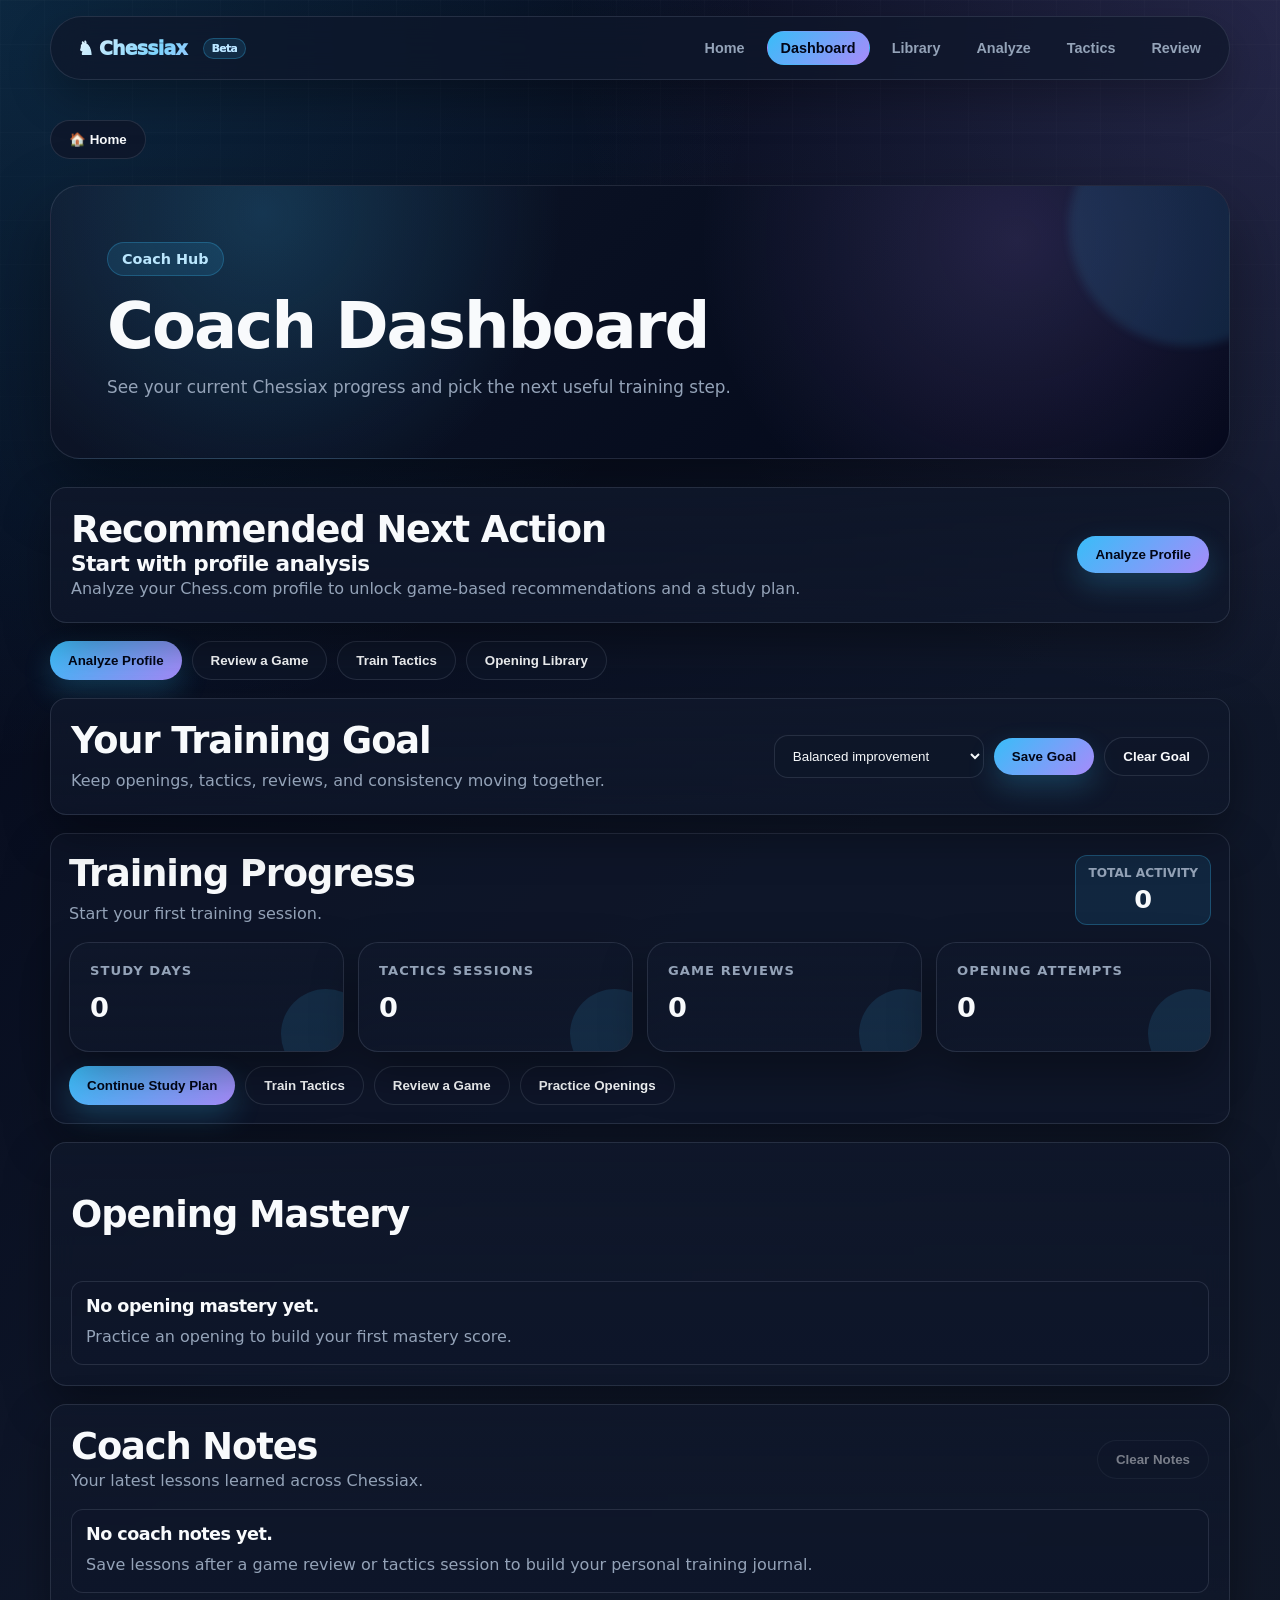
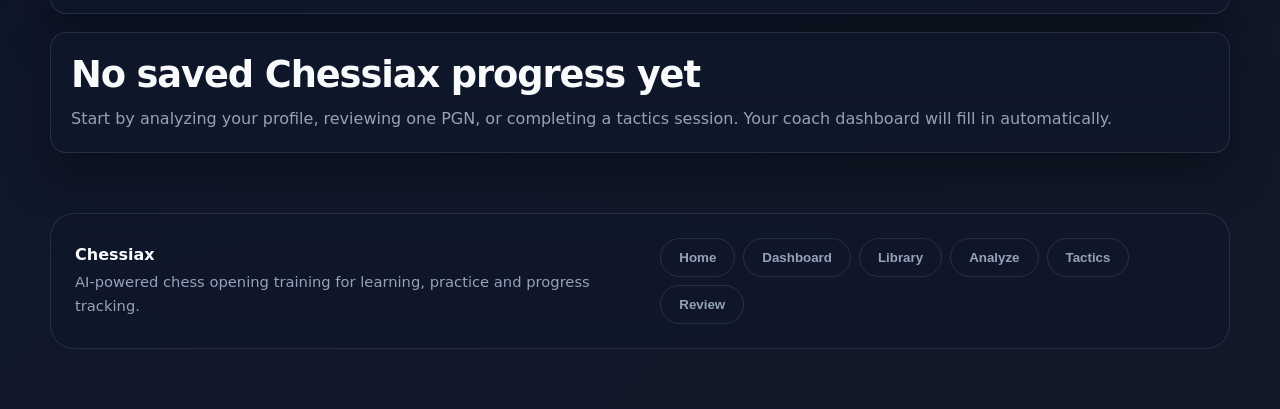
==== commit 9fb5416f: "Add opening mastery score" ====
--- a/dashboard.html
+++ b/dashboard.html
@@ -298,6 +298,58 @@
             }
 
             return attempts;
+        }
+
+        function calculateOpeningMastery(stats) {
+            if (!stats) {
+                return 0;
+            }
+
+            const bestAccuracy = safeNumber(stats.bestAccuracy);
+            const lastAccuracy = safeNumber(stats.lastAccuracy);
+            const attempts = safeNumber(stats.attempts);
+            return Math.min(100, Math.round((bestAccuracy * 0.6) + (lastAccuracy * 0.3) + Math.min(attempts * 2, 10)));
+        }
+
+        function getMasteryStatus(score) {
+            if (score <= 30) {
+                return "New";
+            }
+            if (score <= 60) {
+                return "Learning";
+            }
+            if (score <= 85) {
+                return "Improving";
+            }
+            return "Strong";
+        }
+
+        function getOpeningMasteryItems() {
+            const items = [];
+
+            for (let i = 0; i < localStorage.length; i++) {
+                const key = localStorage.key(i);
+                if (!key || !key.startsWith("practice_stats_")) {
+                    continue;
+                }
+
+                const stats = safeReadJson(key, null);
+                if (!stats || typeof stats !== "object") {
+                    continue;
+                }
+
+                const opening = key.replace("practice_stats_", "");
+                const mastery = calculateOpeningMastery(stats);
+                items.push({
+                    opening,
+                    stats,
+                    mastery,
+                    status: getMasteryStatus(mastery),
+                    lastPracticedTime: stats.lastPracticed ? new Date(stats.lastPracticed).getTime() : 0
+                });
+            }
+
+            return items;
         }
 
         function getActivityMessage(score) {
@@ -712,6 +764,70 @@
             `;
         }
 
+        function renderMasteryList(items, emptyText) {
+            if (!items.length) {
+                return `<p class="opening-mastery-empty">${escapeHtml(emptyText)}</p>`;
+            }
+
+            return items.map(item => `
+                <div class="opening-mastery-row">
+                    <div>
+                        <strong>${escapeHtml(item.opening)}</strong>
+                        <span>${escapeHtml(item.status)} · ${safeNumber(item.stats.attempts)} attempts</span>
+                    </div>
+                    <div class="opening-mastery-row-score">${safeNumber(item.mastery)}%</div>
+                </div>
+            `).join("");
+        }
+
+        function renderOpeningMasterySection(items) {
+            if (!items.length) {
+                return `
+                    <section class="card dashboard-opening-mastery">
+                        <h2>Opening Mastery</h2>
+                        <div class="coach-note-empty">
+                            <h3>No opening mastery yet.</h3>
+                            <p>Practice an opening to build your first mastery score.</p>
+                        </div>
+                    </section>
+                `;
+            }
+
+            const topOpenings = [...items]
+                .sort((a, b) => b.mastery - a.mastery)
+                .slice(0, 3);
+            const reviewOpenings = [...items]
+                .sort((a, b) => {
+                    if (a.mastery !== b.mastery) {
+                        return a.mastery - b.mastery;
+                    }
+                    return a.lastPracticedTime - b.lastPracticedTime;
+                })
+                .slice(0, 3);
+
+            return `
+                <section class="card dashboard-opening-mastery">
+                    <div class="dashboard-opening-mastery-header">
+                        <div>
+                            <h2>Opening Mastery</h2>
+                            <p>Practice scores based on best accuracy, latest accuracy, and attempts.</p>
+                        </div>
+                        <button class="secondary-btn" onclick="window.location.href='openings.html'">Practice Openings</button>
+                    </div>
+                    <div class="opening-mastery-dashboard-grid">
+                        <div>
+                            <h3>Top mastered</h3>
+                            ${renderMasteryList(topOpenings, "No mastered openings yet.")}
+                        </div>
+                        <div>
+                            <h3>Needs review</h3>
+                            ${renderMasteryList(reviewOpenings, "No review targets yet.")}
+                        </div>
+                    </div>
+                </section>
+            `;
+        }
+
         function buildGoalAction(goal, savedAnalysis, savedReview) {
             if (goal === "openings") {
                 const study = getRecommendedStudyItems(savedAnalysis?.analysis || {});
@@ -915,6 +1031,7 @@
             const tacticsProgress = getTacticsProgress();
             const savedReview = getSavedReview();
             const coachNotes = getCoachNotes();
+            const openingMasteryItems = getOpeningMasteryItems();
             const trainingProgress = getTrainingProgress(tacticsProgress);
             const selectedGoal = getSavedTrainingGoal();
             const nextAction = buildRecommendedAction(savedAnalysis, studyProgress, tacticsProgress, savedReview, selectedGoal);
@@ -981,6 +1098,8 @@
 
                 ${renderTrainingProgress(trainingProgress)}
 
+                ${renderOpeningMasterySection(openingMasteryItems)}
+
                 ${renderCoachNotes(coachNotes)}
 
                 ${
--- a/style.css
+++ b/style.css
@@ -1837,6 +1837,68 @@
     gap: 14px;
 }
 
+.dashboard-opening-mastery {
+    display: grid;
+    gap: 14px;
+}
+
+.dashboard-opening-mastery-header {
+    display: flex;
+    align-items: center;
+    justify-content: space-between;
+    gap: 16px;
+}
+
+.dashboard-opening-mastery-header h2,
+.dashboard-opening-mastery-header p,
+.dashboard-opening-mastery h3,
+.opening-mastery-empty {
+    margin: 0;
+}
+
+.dashboard-opening-mastery-header p,
+.opening-mastery-empty {
+    color: var(--text-muted);
+}
+
+.opening-mastery-dashboard-grid {
+    display: grid;
+    grid-template-columns: repeat(2, minmax(0, 1fr));
+    gap: 14px;
+}
+
+.opening-mastery-dashboard-grid > div {
+    display: grid;
+    gap: 10px;
+}
+
+.opening-mastery-row {
+    display: flex;
+    align-items: center;
+    justify-content: space-between;
+    gap: 12px;
+    padding: 12px;
+    border: 1px solid var(--border-soft);
+    border-radius: 12px;
+    background: rgba(15, 23, 42, 0.55);
+}
+
+.opening-mastery-row div:first-child {
+    display: grid;
+    gap: 3px;
+}
+
+.opening-mastery-row span {
+    color: var(--text-muted);
+    font-size: 0.9rem;
+}
+
+.opening-mastery-row-score {
+    color: var(--accent);
+    font-size: 1.25rem;
+    font-weight: 900;
+}
+
 .dashboard-coach-notes-header {
     display: flex;
     align-items: center;
@@ -2039,6 +2101,71 @@
 
 .practice-history h4 {
     margin: 0 0 10px;
+}
+
+.opening-mastery-card {
+    display: grid;
+    gap: 10px;
+    margin: 16px 0;
+    padding: 14px;
+    border: 1px solid rgba(56, 189, 248, 0.22);
+    border-radius: 16px;
+    background: rgba(2, 6, 23, 0.35);
+}
+
+.opening-mastery-card h4,
+.opening-mastery-card p {
+    margin: 0;
+}
+
+.opening-mastery-header {
+    display: flex;
+    align-items: center;
+    justify-content: space-between;
+    gap: 10px;
+}
+
+.mastery-score {
+    color: var(--accent);
+    font-size: 2rem;
+    font-weight: 900;
+}
+
+.mastery-stat-grid {
+    display: grid;
+    grid-template-columns: repeat(3, minmax(0, 1fr));
+    gap: 8px;
+}
+
+.mastery-stat-grid p {
+    padding: 8px;
+    border-radius: 10px;
+    background: rgba(15, 23, 42, 0.72);
+    color: var(--text-muted);
+}
+
+.mastery-status {
+    padding: 5px 9px;
+    border: 1px solid var(--border-soft);
+    border-radius: 999px;
+    font-size: 0.78rem;
+    font-weight: 900;
+}
+
+.mastery-new,
+.mastery-learning {
+    color: #fbbf24;
+    background: rgba(251, 191, 36, 0.12);
+}
+
+.mastery-improving {
+    color: #38bdf8;
+    background: rgba(56, 189, 248, 0.12);
+}
+
+.mastery-strong {
+    color: #34d399;
+    background: rgba(52, 211, 153, 0.12);
 }
 
 .difficulty-box {
@@ -2572,7 +2699,18 @@
     }
 
     .dashboard-coach-notes-header,
+    .dashboard-opening-mastery-header,
     .coach-note-meta {
+        align-items: stretch;
+        flex-direction: column;
+    }
+
+    .opening-mastery-dashboard-grid,
+    .mastery-stat-grid {
+        grid-template-columns: 1fr;
+    }
+
+    .opening-mastery-row {
         align-items: stretch;
         flex-direction: column;
     }
@@ -2591,6 +2729,7 @@
     .review-actions .module-soon-pill,
     .review-actions .learn-btn,
     .coach-note-actions button,
+    .dashboard-opening-mastery-header button,
     .dashboard-coach-notes-header button {
         width: 100%;
         justify-content: center;
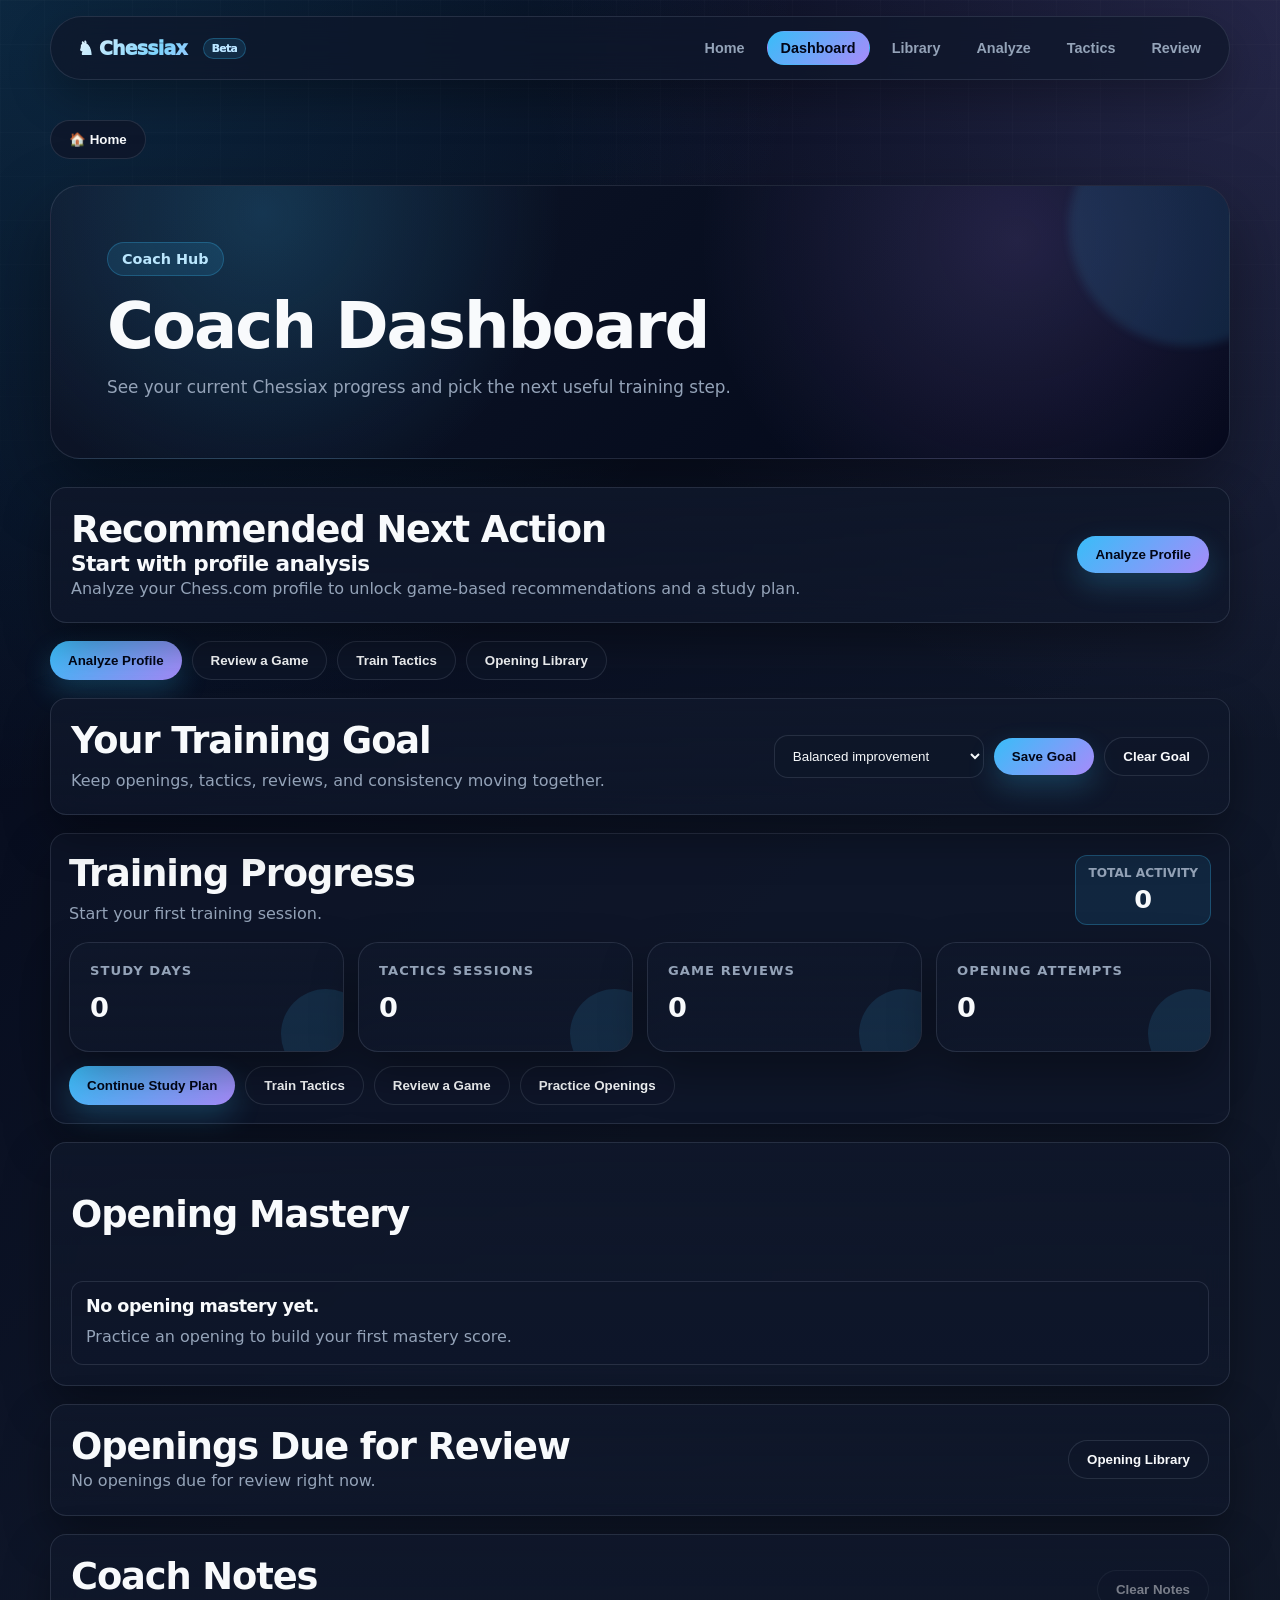
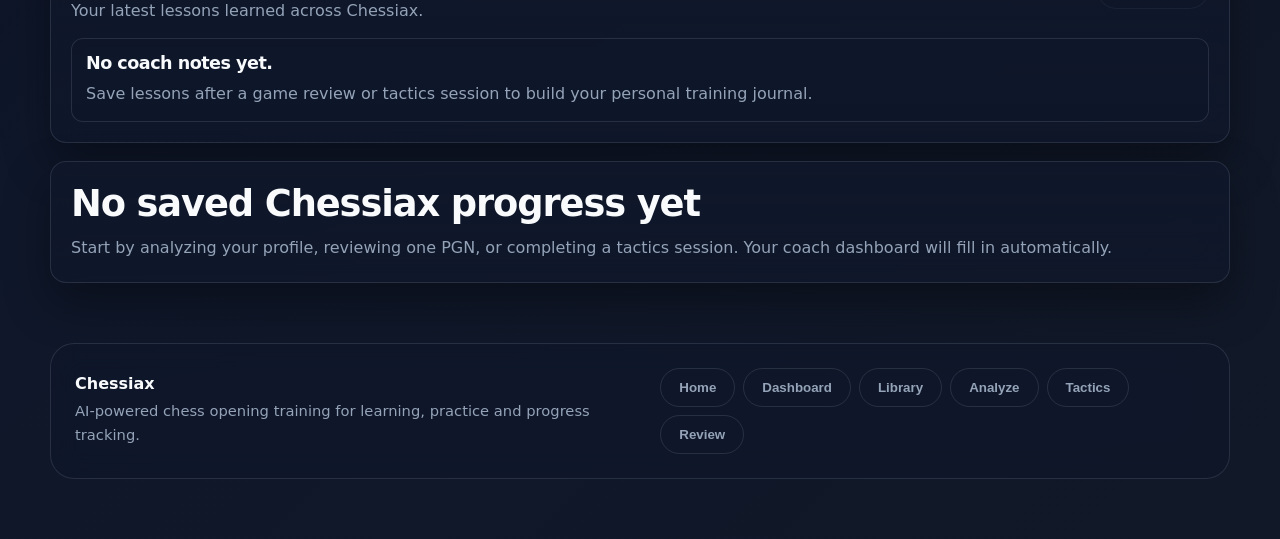
==== commit 49106d3f: "Add spaced repetition review recommendations" ====
--- a/dashboard.html
+++ b/dashboard.html
@@ -324,6 +324,20 @@
             return "Strong";
         }
 
+        function getDaysSinceLastPractice(lastPracticed) {
+            if (!lastPracticed) {
+                return null;
+            }
+
+            const practicedAt = new Date(lastPracticed).getTime();
+            if (!Number.isFinite(practicedAt)) {
+                return null;
+            }
+
+            const dayMs = 1000 * 60 * 60 * 24;
+            return Math.max(0, Math.floor((Date.now() - practicedAt) / dayMs));
+        }
+
         function getOpeningMasteryItems() {
             const items = [];
 
@@ -340,16 +354,54 @@
 
                 const opening = key.replace("practice_stats_", "");
                 const mastery = calculateOpeningMastery(stats);
+                const practicedTime = stats.lastPracticed ? new Date(stats.lastPracticed).getTime() : 0;
                 items.push({
                     opening,
                     stats,
                     mastery,
                     status: getMasteryStatus(mastery),
-                    lastPracticedTime: stats.lastPracticed ? new Date(stats.lastPracticed).getTime() : 0
+                    daysSinceLastPractice: getDaysSinceLastPractice(stats.lastPracticed),
+                    lastPracticedTime: Number.isFinite(practicedTime) ? practicedTime : 0
                 });
             }
 
             return items;
+        }
+
+        function getReviewDueReason(item) {
+            if (item.daysSinceLastPractice === null) {
+                return "No practice date saved yet.";
+            }
+
+            if (item.mastery < 40) {
+                return "Mastery is below 40%, so this opening needs reinforcement.";
+            }
+
+            if (item.mastery <= 70 && item.daysSinceLastPractice > 3) {
+                return "Learning-stage opening not practiced in more than 3 days.";
+            }
+
+            if (item.mastery > 70 && item.daysSinceLastPractice > 7) {
+                return "Strong opening is due for a light refresh after 7 days.";
+            }
+
+            return "";
+        }
+
+        function getOpeningsDueForReview(items) {
+            return items
+                .map(item => ({
+                    ...item,
+                    dueReason: getReviewDueReason(item)
+                }))
+                .filter(item => item.dueReason)
+                .sort((a, b) => {
+                    if (a.mastery !== b.mastery) {
+                        return a.mastery - b.mastery;
+                    }
+                    return (b.daysSinceLastPractice ?? 9999) - (a.daysSinceLastPractice ?? 9999);
+                })
+                .slice(0, 5);
         }
 
         function getActivityMessage(score) {
@@ -828,6 +880,54 @@
             `;
         }
 
+        function renderOpeningsDueForReview(items) {
+            const dueOpenings = getOpeningsDueForReview(items);
+
+            if (!dueOpenings.length) {
+                return `
+                    <section class="card dashboard-due-openings">
+                        <div class="dashboard-opening-mastery-header">
+                            <div>
+                                <h2>Openings Due for Review</h2>
+                                <p>No openings due for review right now.</p>
+                            </div>
+                            <button class="secondary-btn" onclick="window.location.href='openings.html'">Opening Library</button>
+                        </div>
+                    </section>
+                `;
+            }
+
+            return `
+                <section class="card dashboard-due-openings">
+                    <div class="dashboard-opening-mastery-header">
+                        <div>
+                            <h2>Openings Due for Review</h2>
+                            <p>Spaced review suggestions based on mastery and last practice date.</p>
+                        </div>
+                        <button class="secondary-btn" onclick="window.location.href='openings.html'">Opening Library</button>
+                    </div>
+                    <div class="due-openings-grid">
+                        ${dueOpenings.map(item => `
+                            <div class="due-opening-card">
+                                <div class="due-opening-header">
+                                    <h3>${escapeHtml(item.opening)}</h3>
+                                    <span class="opening-mastery-row-score">${safeNumber(item.mastery)}%</span>
+                                </div>
+                                <div class="due-opening-stats">
+                                    <span>Last: ${safeNumber(item.stats.lastAccuracy)}%</span>
+                                    <span>Best: ${safeNumber(item.stats.bestAccuracy)}%</span>
+                                    <span>Attempts: ${safeNumber(item.stats.attempts)}</span>
+                                    <span>${item.daysSinceLastPractice === null ? "Last practiced: Unknown" : `${item.daysSinceLastPractice} days ago`}</span>
+                                </div>
+                                <p>${escapeHtml(item.dueReason)}</p>
+                                <button onclick="window.location.href='opening.html?name=${encodeURIComponent(item.opening)}&mode=practice'">Practice Now</button>
+                            </div>
+                        `).join("")}
+                    </div>
+                </section>
+            `;
+        }
+
         function buildGoalAction(goal, savedAnalysis, savedReview) {
             if (goal === "openings") {
                 const study = getRecommendedStudyItems(savedAnalysis?.analysis || {});
@@ -1100,6 +1200,8 @@
 
                 ${renderOpeningMasterySection(openingMasteryItems)}
 
+                ${renderOpeningsDueForReview(openingMasteryItems)}
+
                 ${renderCoachNotes(coachNotes)}
 
                 ${
--- a/style.css
+++ b/style.css
@@ -1842,6 +1842,11 @@
     gap: 14px;
 }
 
+.dashboard-due-openings {
+    display: grid;
+    gap: 14px;
+}
+
 .dashboard-opening-mastery-header {
     display: flex;
     align-items: center;
@@ -1897,6 +1902,51 @@
     color: var(--accent);
     font-size: 1.25rem;
     font-weight: 900;
+}
+
+.due-openings-grid {
+    display: grid;
+    grid-template-columns: repeat(2, minmax(0, 1fr));
+    gap: 14px;
+}
+
+.due-opening-card {
+    display: grid;
+    gap: 12px;
+    padding: 14px;
+    border: 1px solid var(--border-soft);
+    border-radius: 12px;
+    background: rgba(15, 23, 42, 0.55);
+}
+
+.due-opening-header {
+    display: flex;
+    align-items: start;
+    justify-content: space-between;
+    gap: 12px;
+}
+
+.due-opening-header h3,
+.due-opening-card p {
+    margin: 0;
+}
+
+.due-opening-card p {
+    color: var(--text-muted);
+}
+
+.due-opening-stats {
+    display: grid;
+    grid-template-columns: repeat(2, minmax(0, 1fr));
+    gap: 8px;
+}
+
+.due-opening-stats span {
+    padding: 8px;
+    border-radius: 10px;
+    color: var(--text-muted);
+    background: rgba(2, 6, 23, 0.35);
+    font-size: 0.9rem;
 }
 
 .dashboard-coach-notes-header {
@@ -2706,10 +2756,16 @@
     }
 
     .opening-mastery-dashboard-grid,
+    .due-openings-grid,
     .mastery-stat-grid {
         grid-template-columns: 1fr;
     }
 
+    .due-opening-stats {
+        grid-template-columns: 1fr;
+    }
+
+    .due-opening-header,
     .opening-mastery-row {
         align-items: stretch;
         flex-direction: column;
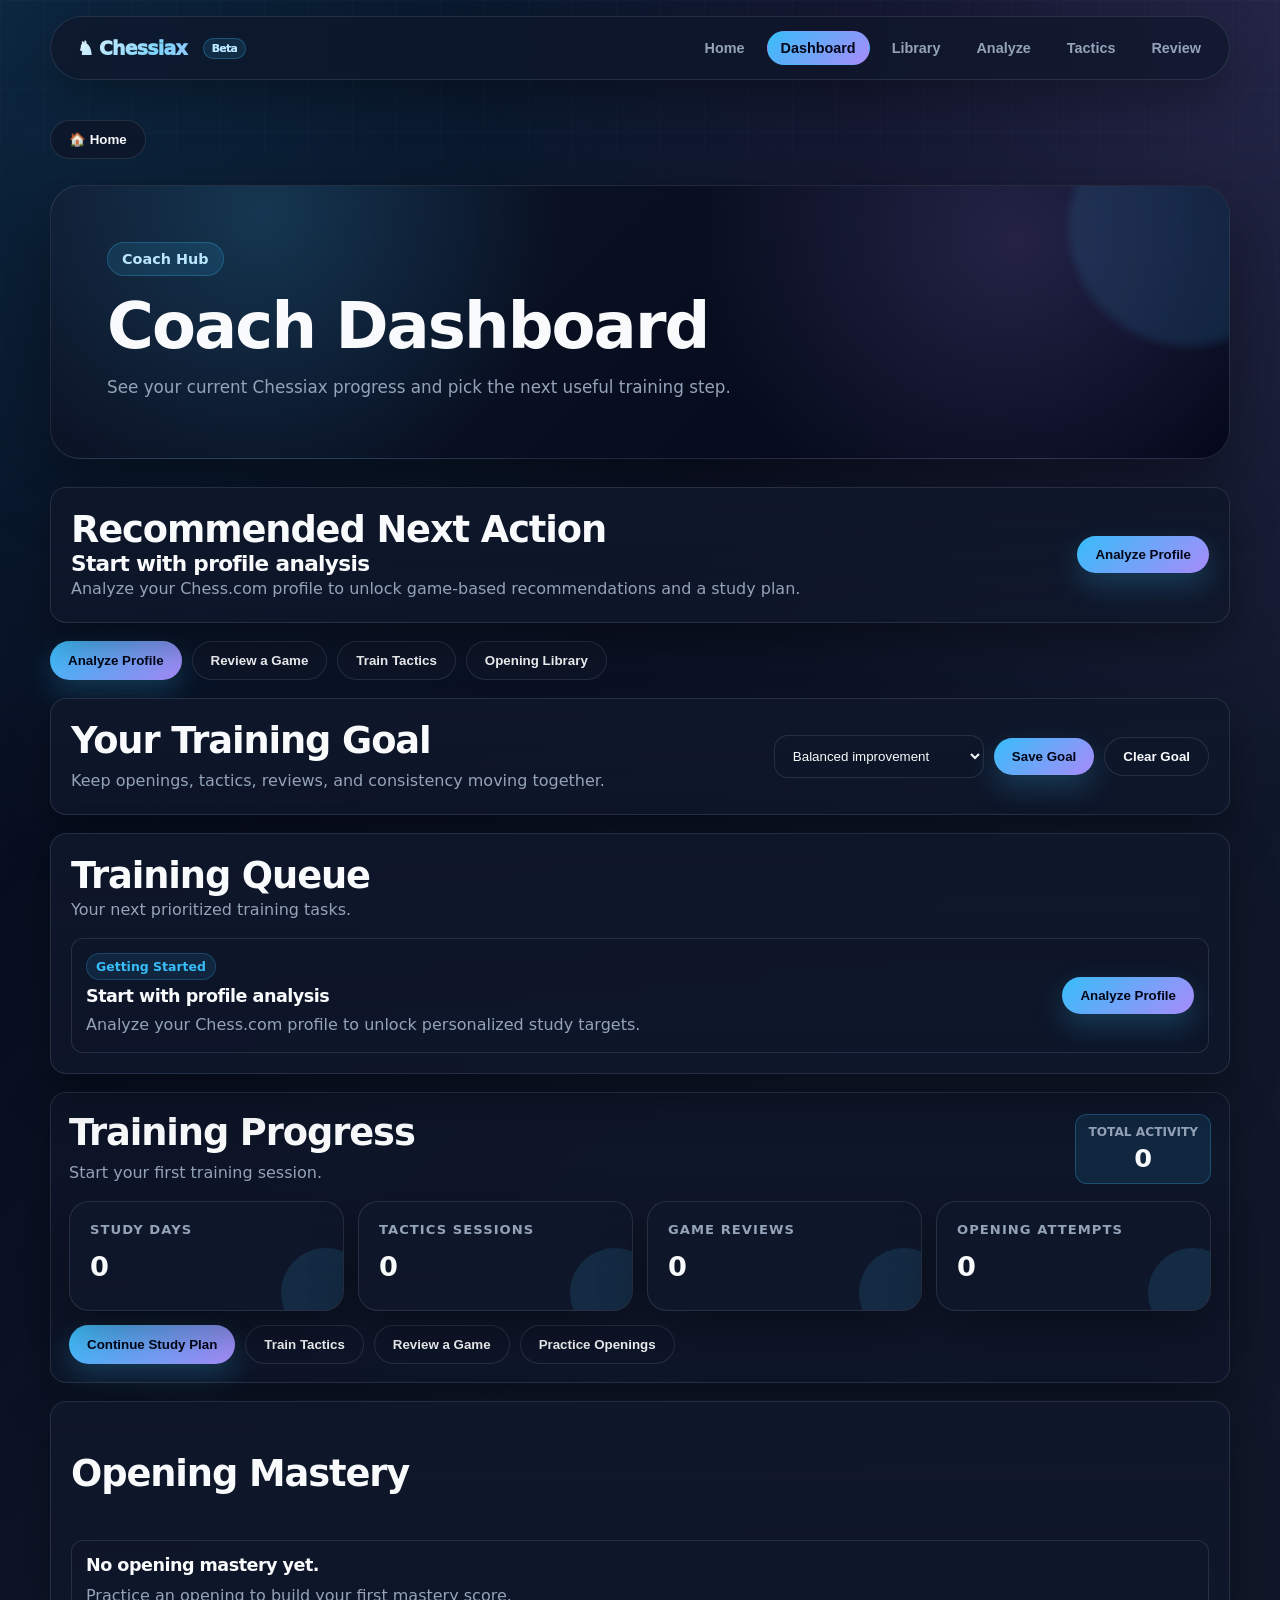
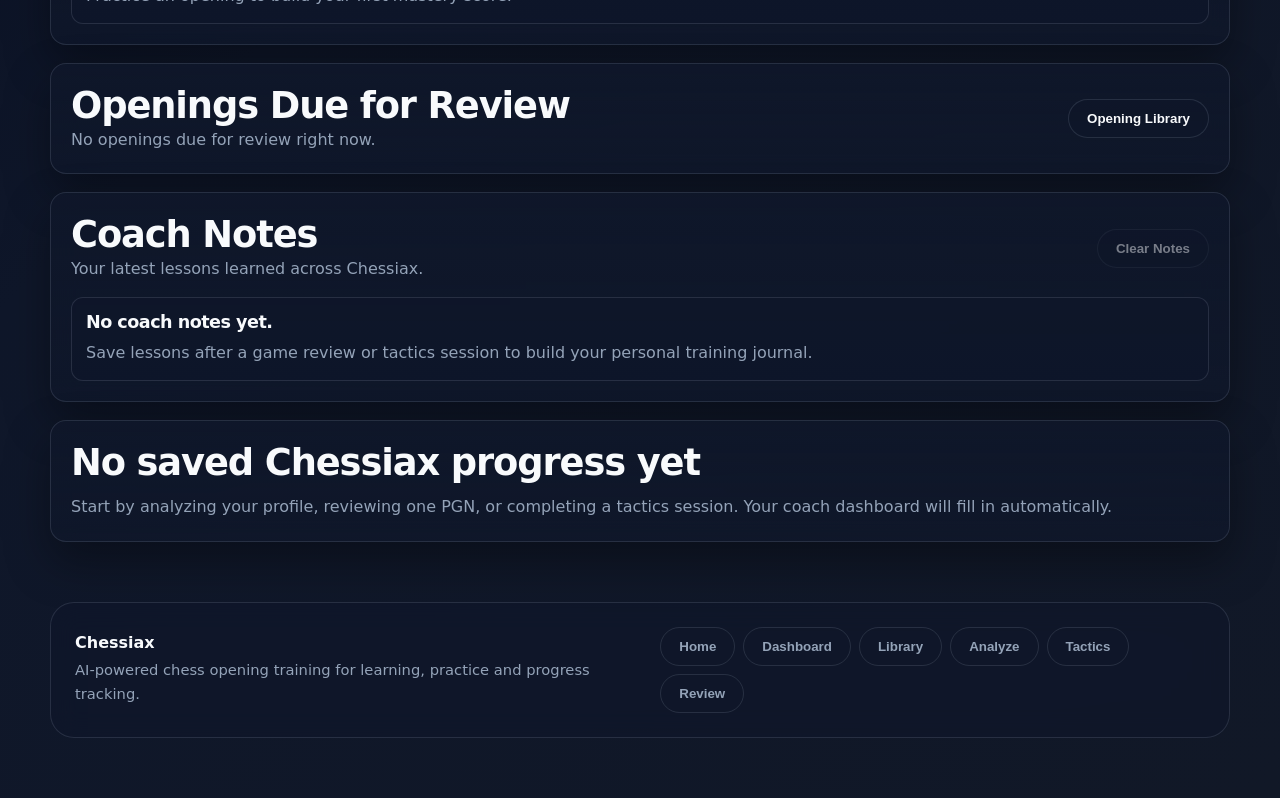
==== commit b8116872: "Add training queue to dashboard" ====
--- a/dashboard.html
+++ b/dashboard.html
@@ -928,6 +928,150 @@
             `;
         }
 
+        function getGoalPriorityAdjustment(goal, category) {
+            if (goal === "tactics" && category === "Tactics") {
+                return -18;
+            }
+            if (goal === "openings" && ["Opening Review", "Opening Practice"].includes(category)) {
+                return -18;
+            }
+            if (goal === "reviews" && category === "Game Review") {
+                return -18;
+            }
+            if (goal === "consistency" && category === "Study Plan") {
+                return -12;
+            }
+            return 0;
+        }
+
+        function createTrainingQueueItem(title, category, reason, label, href, priority) {
+            return {
+                title,
+                category,
+                reason,
+                label,
+                href,
+                priority
+            };
+        }
+
+        function buildTrainingQueue(savedAnalysis, studyProgress, tacticsProgress, savedReview, openingMasteryItems, goal = "balanced") {
+            const queue = [];
+
+            if (studyProgress && studyProgress.completedCount < 7) {
+                const day = findNextGoalStudyDay(savedAnalysis, studyProgress, goal) || {
+                    day: studyProgress.nextDay,
+                    focus: `Day ${studyProgress.nextDay}`,
+                    category: "Review",
+                    task: "Continue your next study-plan task"
+                };
+                const action = getStudyDayAction(day);
+                queue.push(createTrainingQueueItem(
+                    `Continue Day ${day.day}: ${day.focus}`,
+                    "Study Plan",
+                    day.task || "Your study plan has an incomplete day ready.",
+                    action.primaryLabel || action.secondaryLabel || "Continue Study Plan",
+                    action.primaryHref || action.secondaryHref || "profile.html",
+                    10
+                ));
+            }
+
+            getOpeningsDueForReview(openingMasteryItems).forEach((item, index) => {
+                queue.push(createTrainingQueueItem(
+                    `Review ${item.opening}`,
+                    "Opening Review",
+                    item.dueReason,
+                    "Practice Now",
+                    `opening.html?name=${encodeURIComponent(item.opening)}&mode=practice`,
+                    20 + index
+                ));
+            });
+
+            if (tacticsProgress) {
+                const last = tacticsProgress.lastSession || {};
+                const accuracy = safeNumber(last.accuracy);
+                queue.push(createTrainingQueueItem(
+                    accuracy < 70 ? "Rebuild tactics accuracy" : "Keep tactics sharp",
+                    "Tactics",
+                    accuracy < 70
+                        ? `Your last tactics accuracy was ${accuracy}%, so a short session is useful.`
+                        : "You have tactics progress saved. Keep the pattern-recognition habit alive.",
+                    "Train Tactics",
+                    "tactics.html",
+                    accuracy < 70 ? 30 : 45
+                ));
+            }
+
+            if (savedReview) {
+                const review = savedReview.data || {};
+                const phase = review.estimated_phase || "unknown";
+                queue.push(createTrainingQueueItem(
+                    "Follow up on latest game review",
+                    "Game Review",
+                    `Your latest reviewed game points to the ${phase} phase.`,
+                    "Open Review",
+                    "review.html",
+                    40
+                ));
+            }
+
+            if (openingMasteryItems.length) {
+                const practiceTarget = [...openingMasteryItems].sort((a, b) => a.mastery - b.mastery)[0];
+                queue.push(createTrainingQueueItem(
+                    `Practice ${practiceTarget.opening}`,
+                    "Opening Practice",
+                    `Lowest current mastery score: ${safeNumber(practiceTarget.mastery)}%.`,
+                    "Practice Opening",
+                    `opening.html?name=${encodeURIComponent(practiceTarget.opening)}&mode=practice`,
+                    50
+                ));
+            }
+
+            if (!queue.length) {
+                queue.push(createTrainingQueueItem(
+                    "Start with profile analysis",
+                    "Getting Started",
+                    "Analyze your Chess.com profile to unlock personalized study targets.",
+                    "Analyze Profile",
+                    "profile.html",
+                    90
+                ));
+            }
+
+            return queue
+                .map(item => ({
+                    ...item,
+                    adjustedPriority: item.priority + getGoalPriorityAdjustment(goal, item.category)
+                }))
+                .sort((a, b) => a.adjustedPriority - b.adjustedPriority)
+                .slice(0, 5);
+        }
+
+        function renderTrainingQueue(queue) {
+            return `
+                <section class="card dashboard-training-queue">
+                    <div class="dashboard-training-queue-header">
+                        <div>
+                            <h2>Training Queue</h2>
+                            <p>Your next prioritized training tasks.</p>
+                        </div>
+                    </div>
+                    <div class="training-queue-list">
+                        ${queue.map(item => `
+                            <div class="training-queue-item">
+                                <div>
+                                    <span class="training-queue-category">${escapeHtml(item.category)}</span>
+                                    <h3>${escapeHtml(item.title)}</h3>
+                                    <p>${escapeHtml(item.reason)}</p>
+                                </div>
+                                <button onclick="window.location.href='${escapeHtml(item.href)}'">${escapeHtml(item.label)}</button>
+                            </div>
+                        `).join("")}
+                    </div>
+                </section>
+            `;
+        }
+
         function buildGoalAction(goal, savedAnalysis, savedReview) {
             if (goal === "openings") {
                 const study = getRecommendedStudyItems(savedAnalysis?.analysis || {});
@@ -1135,6 +1279,14 @@
             const trainingProgress = getTrainingProgress(tacticsProgress);
             const selectedGoal = getSavedTrainingGoal();
             const nextAction = buildRecommendedAction(savedAnalysis, studyProgress, tacticsProgress, savedReview, selectedGoal);
+            const trainingQueue = buildTrainingQueue(
+                savedAnalysis,
+                studyProgress,
+                tacticsProgress,
+                savedReview,
+                openingMasteryItems,
+                selectedGoal
+            );
             const cards = [];
 
             if (savedAnalysis) {
@@ -1196,6 +1348,8 @@
 
                 ${renderTrainingGoal(selectedGoal)}
 
+                ${renderTrainingQueue(trainingQueue)}
+
                 ${renderTrainingProgress(trainingProgress)}
 
                 ${renderOpeningMasterySection(openingMasteryItems)}
--- a/style.css
+++ b/style.css
@@ -1847,6 +1847,55 @@
     gap: 14px;
 }
 
+.dashboard-training-queue {
+    display: grid;
+    gap: 14px;
+}
+
+.dashboard-training-queue-header h2,
+.dashboard-training-queue-header p,
+.training-queue-item h3,
+.training-queue-item p {
+    margin: 0;
+}
+
+.dashboard-training-queue-header p,
+.training-queue-item p {
+    color: var(--text-muted);
+}
+
+.training-queue-list {
+    display: grid;
+    gap: 10px;
+}
+
+.training-queue-item {
+    display: flex;
+    align-items: center;
+    justify-content: space-between;
+    gap: 14px;
+    padding: 14px;
+    border: 1px solid var(--border-soft);
+    border-radius: 12px;
+    background: rgba(15, 23, 42, 0.55);
+}
+
+.training-queue-item > div {
+    display: grid;
+    gap: 6px;
+}
+
+.training-queue-category {
+    width: fit-content;
+    padding: 5px 9px;
+    border: 1px solid rgba(56, 189, 248, 0.22);
+    border-radius: 999px;
+    color: var(--accent);
+    background: rgba(56, 189, 248, 0.1);
+    font-size: 0.78rem;
+    font-weight: 900;
+}
+
 .dashboard-opening-mastery-header {
     display: flex;
     align-items: center;
@@ -2766,6 +2815,7 @@
     }
 
     .due-opening-header,
+    .training-queue-item,
     .opening-mastery-row {
         align-items: stretch;
         flex-direction: column;
@@ -2785,6 +2835,7 @@
     .review-actions .module-soon-pill,
     .review-actions .learn-btn,
     .coach-note-actions button,
+    .training-queue-item button,
     .dashboard-opening-mastery-header button,
     .dashboard-coach-notes-header button {
         width: 100%;
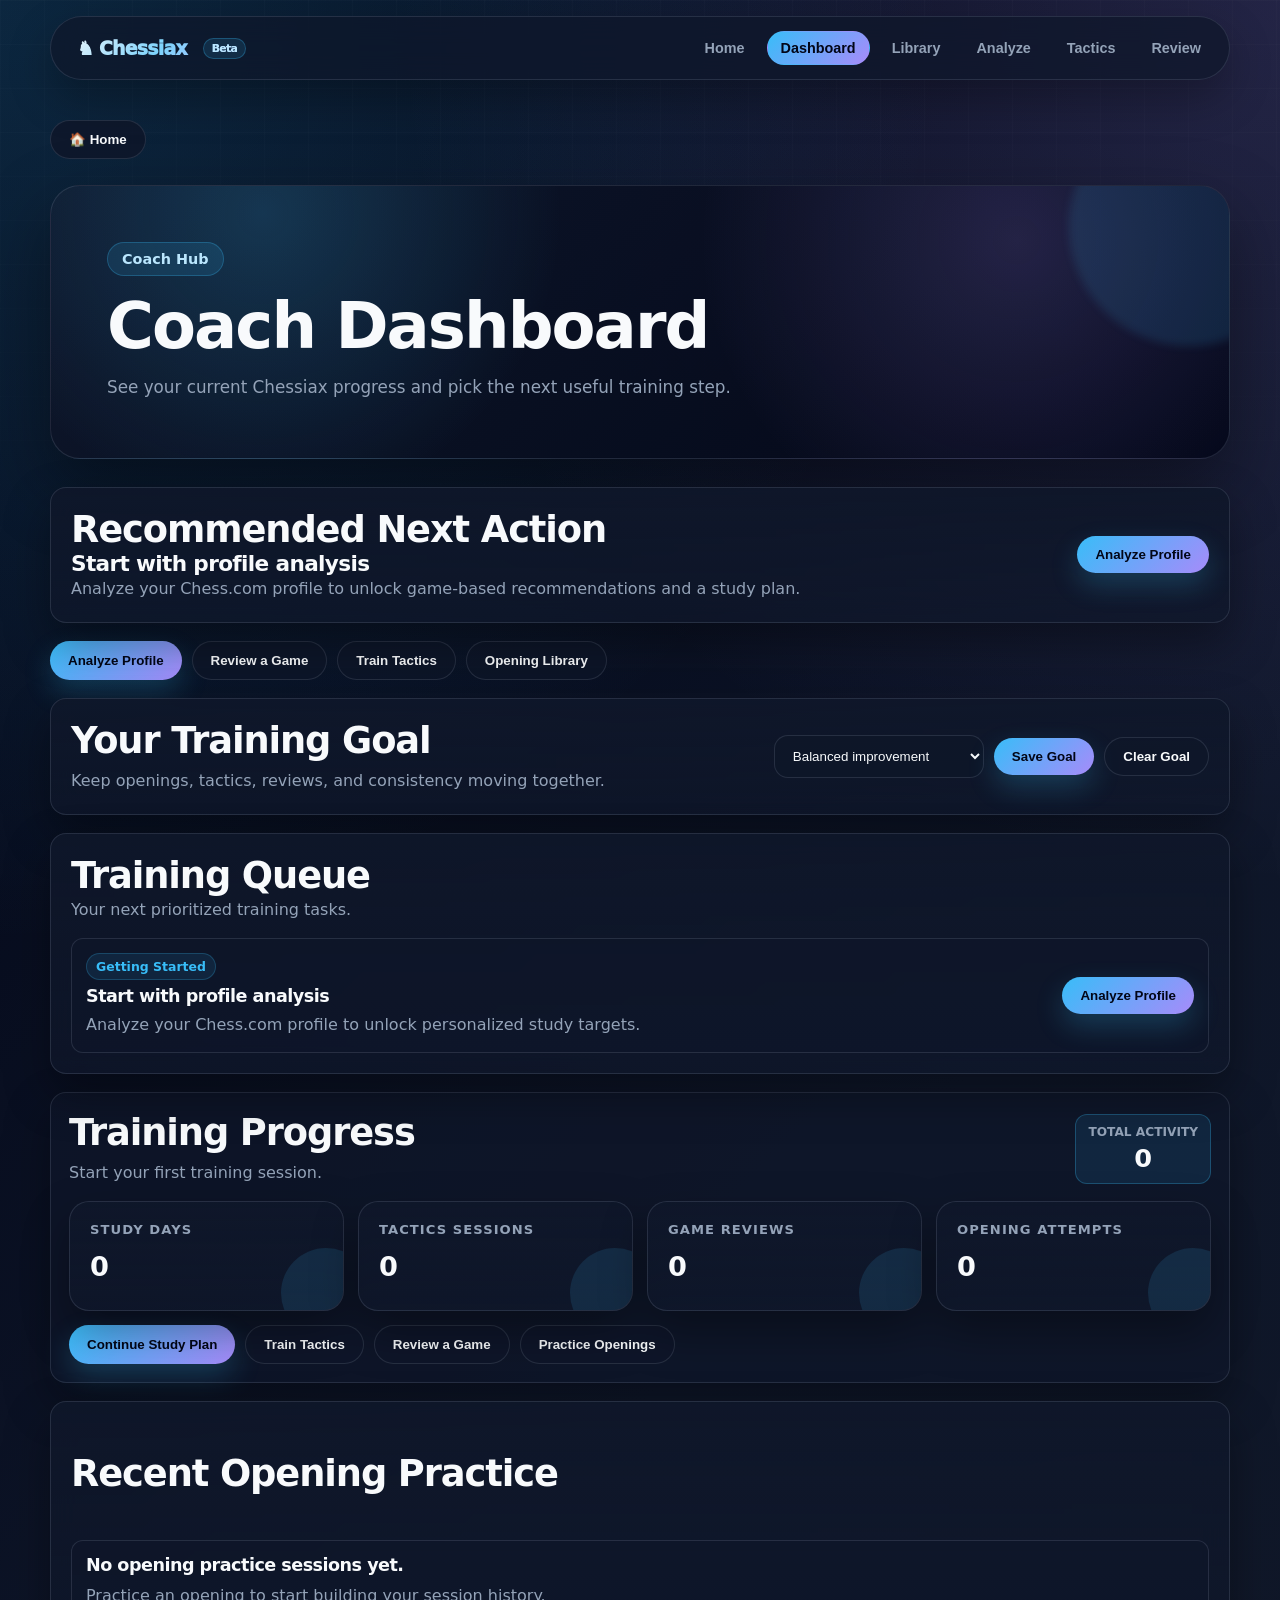
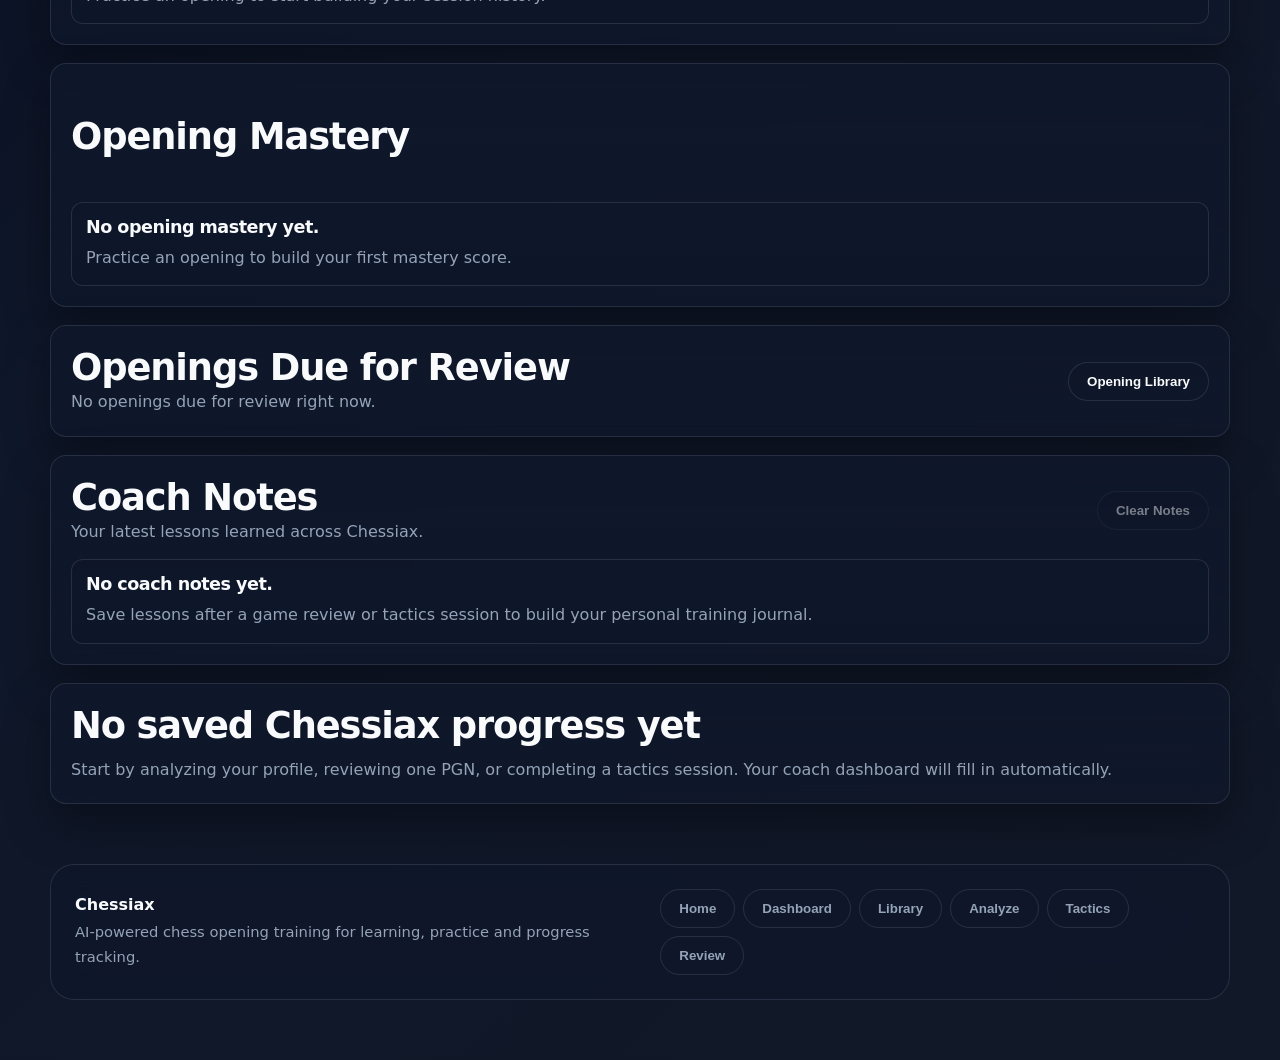
==== commit 20586e79: "Add opening practice session history" ====
--- a/dashboard.html
+++ b/dashboard.html
@@ -59,6 +59,7 @@
         const SAVED_REVIEW_STORAGE_KEY = "chessiax_saved_game_review";
         const TRAINING_GOAL_STORAGE_KEY = "chessiax_training_goal";
         const COACH_NOTES_STORAGE_KEY = "chessiax_coach_notes";
+        const OPENING_SESSION_HISTORY_KEY = "chessiax_opening_session_history";
         const TRAINING_GOALS = {
             balanced: {
                 label: "Balanced improvement",
@@ -208,6 +209,14 @@
         function getSavedReview() {
             const saved = safeReadJson(SAVED_REVIEW_STORAGE_KEY);
             return saved && saved.data ? saved : null;
+        }
+
+        function getOpeningSessionHistory() {
+            const history = safeReadJson(OPENING_SESSION_HISTORY_KEY, []);
+            const sessions = Array.isArray(history)
+                ? history.filter(session => session && session.opening && session.timestamp)
+                : [];
+            return sessions.sort((a, b) => new Date(b.timestamp).getTime() - new Date(a.timestamp).getTime());
         }
 
         function getCoachNotes() {
@@ -1072,6 +1081,48 @@
             `;
         }
 
+        function renderRecentOpeningPractice(sessions) {
+            const latestSessions = sessions.slice(0, 5);
+
+            if (!latestSessions.length) {
+                return `
+                    <section class="card dashboard-recent-practice">
+                        <h2>Recent Opening Practice</h2>
+                        <div class="coach-note-empty">
+                            <h3>No opening practice sessions yet.</h3>
+                            <p>Practice an opening to start building your session history.</p>
+                        </div>
+                    </section>
+                `;
+            }
+
+            return `
+                <section class="card dashboard-recent-practice">
+                    <div class="dashboard-recent-practice-header">
+                        <div>
+                            <h2>Recent Opening Practice</h2>
+                            <p>Your latest saved opening practice sessions.</p>
+                        </div>
+                    </div>
+                    <div class="recent-practice-list">
+                        ${latestSessions.map(session => `
+                            <div class="recent-practice-row">
+                                <div>
+                                    <strong>${escapeHtml(session.opening)}</strong>
+                                    <span>${escapeHtml(formatDateTime(session.timestamp))}</span>
+                                </div>
+                                <div class="recent-practice-meta">
+                                    <span>${safeNumber(session.accuracy)}% accuracy</span>
+                                    <span>${session.mastery === undefined ? "Mastery N/A" : `${safeNumber(session.mastery)}% mastery`}</span>
+                                </div>
+                                <button onclick="window.location.href='opening.html?name=${encodeURIComponent(session.opening)}&mode=practice'">Practice Again</button>
+                            </div>
+                        `).join("")}
+                    </div>
+                </section>
+            `;
+        }
+
         function buildGoalAction(goal, savedAnalysis, savedReview) {
             if (goal === "openings") {
                 const study = getRecommendedStudyItems(savedAnalysis?.analysis || {});
@@ -1275,6 +1326,7 @@
             const tacticsProgress = getTacticsProgress();
             const savedReview = getSavedReview();
             const coachNotes = getCoachNotes();
+            const openingSessionHistory = getOpeningSessionHistory();
             const openingMasteryItems = getOpeningMasteryItems();
             const trainingProgress = getTrainingProgress(tacticsProgress);
             const selectedGoal = getSavedTrainingGoal();
@@ -1352,6 +1404,8 @@
 
                 ${renderTrainingProgress(trainingProgress)}
 
+                ${renderRecentOpeningPractice(openingSessionHistory)}
+
                 ${renderOpeningMasterySection(openingMasteryItems)}
 
                 ${renderOpeningsDueForReview(openingMasteryItems)}
--- a/style.css
+++ b/style.css
@@ -648,6 +648,53 @@
     line-height: 1.4;
 }
 
+.library-mastery {
+    display: grid;
+    gap: 8px;
+    padding: 12px;
+    border: 1px solid var(--border-soft);
+    border-radius: 12px;
+    background: rgba(15, 23, 42, 0.5);
+}
+
+.library-mastery-empty {
+    color: var(--text-muted);
+    font-size: 0.9rem;
+}
+
+.library-mastery-top,
+.library-mastery-meta,
+.library-card-actions {
+    display: flex;
+    align-items: center;
+    gap: 8px;
+    flex-wrap: wrap;
+}
+
+.library-mastery-top {
+    justify-content: space-between;
+}
+
+.library-mastery-top strong {
+    color: var(--accent);
+}
+
+.library-mastery-meta {
+    color: var(--text-muted);
+    font-size: 0.86rem;
+}
+
+.library-due-badge {
+    width: fit-content;
+    padding: 5px 8px;
+    border-radius: 999px;
+    color: #fbbf24;
+    background: rgba(251, 191, 36, 0.12);
+    border: 1px solid rgba(251, 191, 36, 0.25);
+    font-size: 0.78rem;
+    font-weight: 800;
+}
+
 .glow-text {
     background: linear-gradient(135deg, var(--accent), var(--accent-2));
     -webkit-background-clip: text;
@@ -1852,6 +1899,48 @@
     gap: 14px;
 }
 
+.dashboard-recent-practice {
+    display: grid;
+    gap: 14px;
+}
+
+.dashboard-recent-practice-header h2,
+.dashboard-recent-practice-header p {
+    margin: 0;
+}
+
+.dashboard-recent-practice-header p {
+    color: var(--text-muted);
+}
+
+.recent-practice-list {
+    display: grid;
+    gap: 10px;
+}
+
+.recent-practice-row {
+    display: grid;
+    grid-template-columns: minmax(0, 1.2fr) minmax(0, 1fr) auto;
+    align-items: center;
+    gap: 12px;
+    padding: 14px;
+    border: 1px solid var(--border-soft);
+    border-radius: 12px;
+    background: rgba(15, 23, 42, 0.55);
+}
+
+.recent-practice-row > div,
+.recent-practice-meta {
+    display: grid;
+    gap: 4px;
+}
+
+.recent-practice-row span,
+.recent-practice-meta {
+    color: var(--text-muted);
+    font-size: 0.9rem;
+}
+
 .dashboard-training-queue-header h2,
 .dashboard-training-queue-header p,
 .training-queue-item h3,
@@ -2267,6 +2356,53 @@
     background: rgba(52, 211, 153, 0.12);
 }
 
+.opening-session-history {
+    display: grid;
+    gap: 10px;
+    margin: 16px 0;
+    padding: 14px;
+    border: 1px solid var(--border-soft);
+    border-radius: 16px;
+    background: rgba(2, 6, 23, 0.35);
+}
+
+.opening-session-history h4,
+.opening-session-history p {
+    margin: 0;
+}
+
+.opening-session-history p,
+.opening-session-row span {
+    color: var(--text-muted);
+}
+
+.opening-session-list {
+    display: grid;
+    gap: 8px;
+}
+
+.opening-session-row {
+    display: grid;
+    gap: 8px;
+    padding: 10px;
+    border-radius: 12px;
+    background: rgba(15, 23, 42, 0.58);
+}
+
+.opening-session-row > div:first-child,
+.opening-session-stats {
+    display: flex;
+    align-items: center;
+    justify-content: space-between;
+    gap: 10px;
+    flex-wrap: wrap;
+}
+
+.opening-session-stats {
+    color: var(--text-muted);
+    font-size: 0.9rem;
+}
+
 .difficulty-box {
     display: flex;
     align-items: center;
@@ -2290,13 +2426,54 @@
 }
 
 .session-summary h4 {
-    margin-top: 0;
+    margin: 0;
     color: #bbf7d0;
 }
 
-.session-summary button {
-    margin-right: 8px;
-    margin-top: 10px;
+.session-summary-header {
+    display: flex;
+    align-items: start;
+    justify-content: space-between;
+    gap: 14px;
+    margin-bottom: 14px;
+}
+
+.session-summary-header p {
+    margin: 6px 0 0;
+    color: var(--text-muted);
+}
+
+.session-summary-grid {
+    display: grid;
+    grid-template-columns: repeat(2, minmax(0, 1fr));
+    gap: 10px;
+}
+
+.session-summary-grid p {
+    display: grid;
+    gap: 4px;
+    margin: 0;
+    padding: 10px;
+    border: 1px solid var(--border-soft);
+    border-radius: 12px;
+    background: rgba(15, 23, 42, 0.58);
+}
+
+.session-summary-grid strong {
+    color: var(--text-muted);
+    font-size: 0.82rem;
+}
+
+.session-summary-grid span {
+    color: var(--text-main);
+    font-weight: 800;
+}
+
+.session-summary-actions {
+    display: flex;
+    flex-wrap: wrap;
+    gap: 10px;
+    margin-top: 14px;
 }
 
 .move-controls {
@@ -2596,6 +2773,14 @@
         width: 100%;
     }
 
+    .library-card-actions {
+        width: 100%;
+    }
+
+    .library-card-actions button {
+        flex: 1 1 100%;
+    }
+
     .game-analysis-action {
         flex-direction: column;
         align-items: stretch;
@@ -2816,9 +3001,23 @@
 
     .due-opening-header,
     .training-queue-item,
+    .recent-practice-row,
     .opening-mastery-row {
         align-items: stretch;
         flex-direction: column;
+    }
+
+    .recent-practice-row {
+        grid-template-columns: 1fr;
+    }
+
+    .session-summary-header {
+        align-items: stretch;
+        flex-direction: column;
+    }
+
+    .session-summary-grid {
+        grid-template-columns: 1fr;
     }
 
     .tactics-completion-actions button,
@@ -2836,6 +3035,8 @@
     .review-actions .learn-btn,
     .coach-note-actions button,
     .training-queue-item button,
+    .recent-practice-row button,
+    .session-summary-actions button,
     .dashboard-opening-mastery-header button,
     .dashboard-coach-notes-header button {
         width: 100%;
@@ -3011,6 +3212,7 @@
 .filter-buttons button.active-filter,
 .filter-buttons button.active-color,
 .filter-buttons button.active-practice-filter,
+.filter-buttons button.active-review-status,
 .filter-buttons button.active-style,
 .filter-buttons button.active-family,
 .filter-buttons button.active-variation,
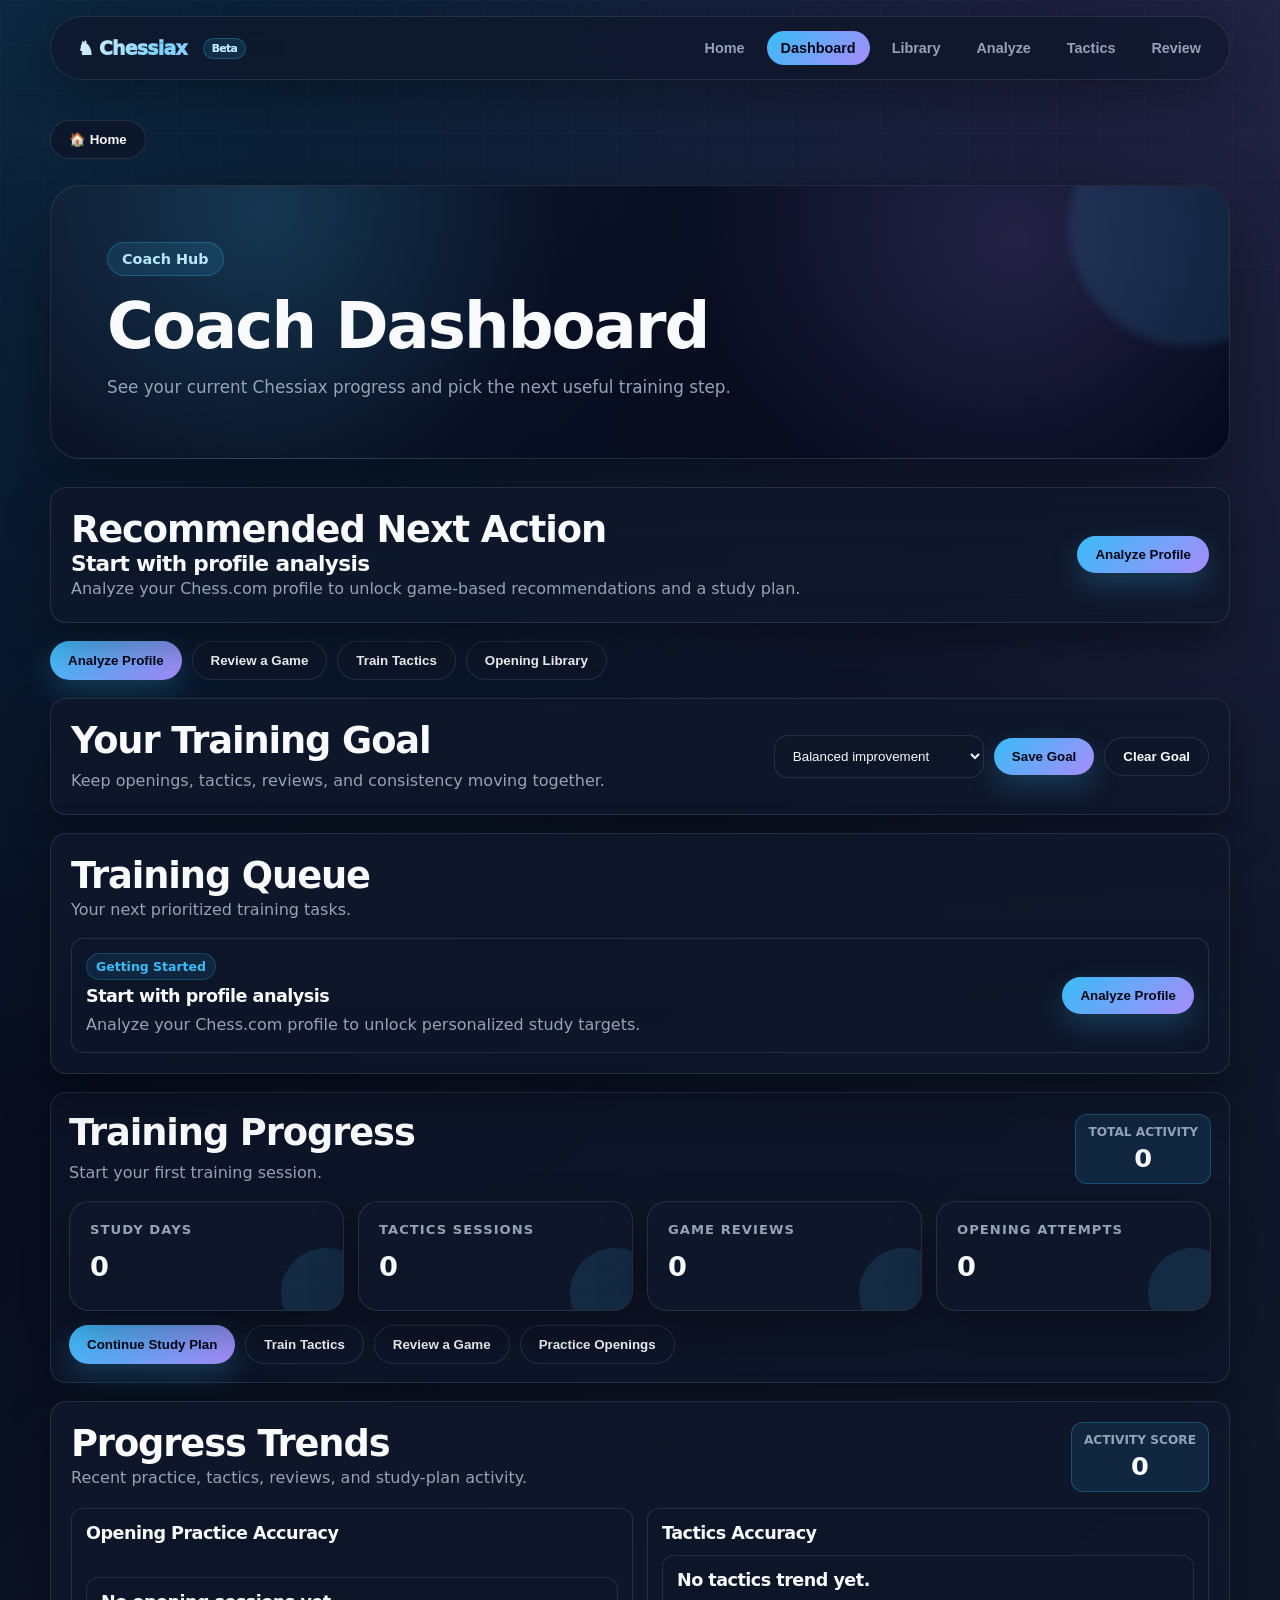
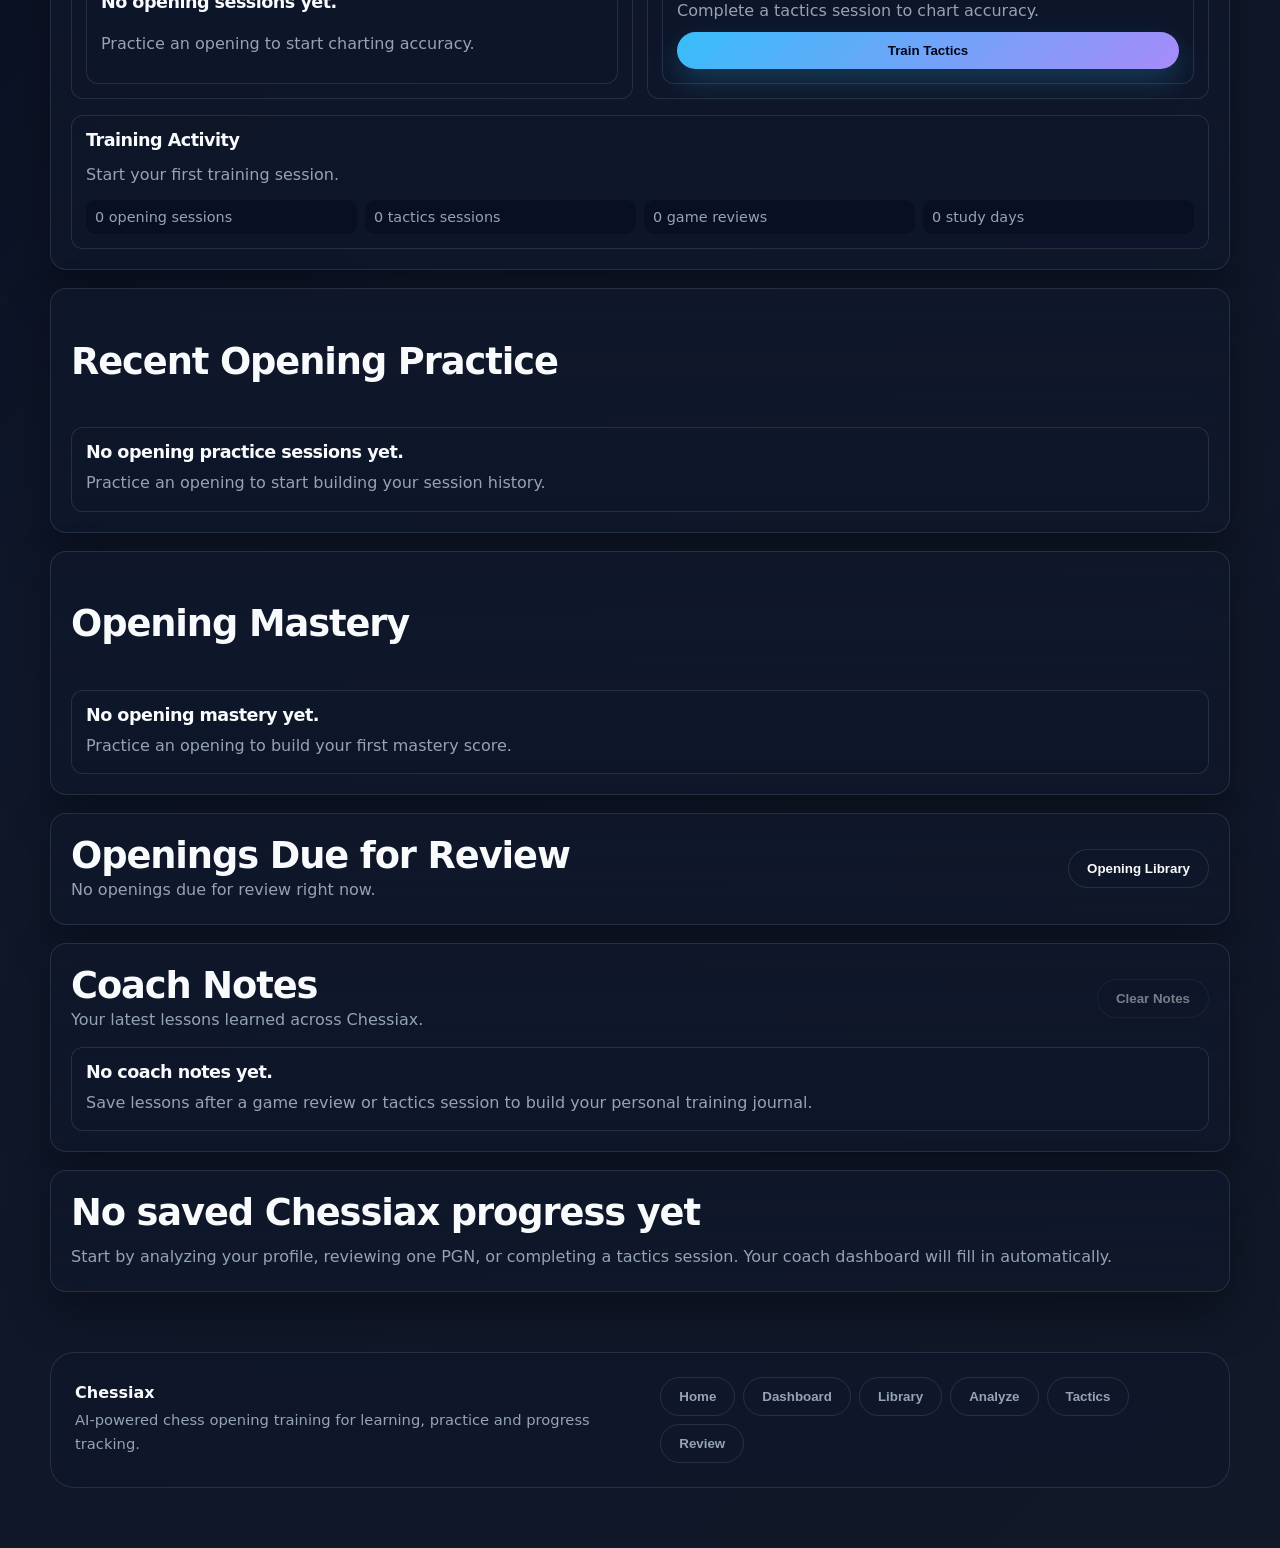
==== commit afc62f4e: "Add progress trends dashboard" ====
--- a/dashboard.html
+++ b/dashboard.html
@@ -769,6 +769,103 @@
             `;
         }
 
+        function renderTrendBar(label, value, detail = "") {
+            const percent = Math.max(0, Math.min(100, safeNumber(value)));
+            return `
+                <div class="trend-bar-row">
+                    <div class="trend-bar-label">
+                        <strong>${escapeHtml(label)}</strong>
+                        <span>${escapeHtml(detail || `${percent}%`)}</span>
+                    </div>
+                    <div class="trend-bar-track">
+                        <div class="trend-bar-fill" style="width: ${percent}%"></div>
+                    </div>
+                </div>
+            `;
+        }
+
+        function renderProgressTrends(openingSessions, tacticsProgress, reviewHistory, studyDaysCompleted) {
+            const openingTrend = openingSessions.slice(0, 10);
+            const tacticsSessions = Array.isArray(tacticsProgress?.sessions)
+                ? [...tacticsProgress.sessions]
+                    .filter(session => session && session.completedAt)
+                    .sort((a, b) => new Date(b.completedAt).getTime() - new Date(a.completedAt).getTime())
+                    .slice(0, 5)
+                : [];
+            const activityScore = (
+                openingSessions.length +
+                tacticsSessions.length +
+                reviewHistory.length +
+                studyDaysCompleted
+            );
+            const activityMessage = getActivityMessage(activityScore);
+
+            return `
+                <section class="card dashboard-progress-trends">
+                    <div class="dashboard-progress-trends-header">
+                        <div>
+                            <h2>Progress Trends</h2>
+                            <p>Recent practice, tactics, reviews, and study-plan activity.</p>
+                        </div>
+                        <div class="dashboard-score-pill">
+                            <span>Activity score</span>
+                            <strong>${safeNumber(activityScore)}</strong>
+                        </div>
+                    </div>
+
+                    <div class="progress-trends-grid">
+                        <div class="progress-trend-panel">
+                            <h3>Opening Practice Accuracy</h3>
+                            ${
+                                openingTrend.length
+                                    ? openingTrend.map(session => renderTrendBar(
+                                        session.opening || "Opening",
+                                        session.accuracy,
+                                        `${safeNumber(session.accuracy)}% · ${formatDate(session.timestamp)}`
+                                    )).join("")
+                                    : `
+                                        <div class="coach-note-empty">
+                                            <h3>No opening sessions yet.</h3>
+                                            <p>Practice an opening to start charting accuracy.</p>
+                                        </div>
+                                    `
+                            }
+                        </div>
+
+                        <div class="progress-trend-panel">
+                            <h3>Tactics Accuracy</h3>
+                            ${
+                                tacticsSessions.length
+                                    ? tacticsSessions.map((session, index) => renderTrendBar(
+                                        `Session ${tacticsSessions.length - index}`,
+                                        session.accuracy,
+                                        `${safeNumber(session.accuracy)}% · ${safeNumber(session.correct)} correct`
+                                    )).join("")
+                                    : `
+                                        <div class="coach-note-empty">
+                                            <h3>No tactics trend yet.</h3>
+                                            <p>Complete a tactics session to chart accuracy.</p>
+                                            <button onclick="window.location.href='tactics.html'">Train Tactics</button>
+                                        </div>
+                                    `
+                            }
+                        </div>
+                    </div>
+
+                    <div class="progress-activity-summary">
+                        <h3>Training Activity</h3>
+                        <p>${escapeHtml(activityMessage)}</p>
+                        <div class="progress-activity-grid">
+                            <span>${safeNumber(openingSessions.length)} opening sessions</span>
+                            <span>${safeNumber(tacticsSessions.length)} tactics sessions</span>
+                            <span>${safeNumber(reviewHistory.length)} game reviews</span>
+                            <span>${safeNumber(studyDaysCompleted)} study days</span>
+                        </div>
+                    </div>
+                </section>
+            `;
+        }
+
         function renderTrainingGoal(goal) {
             const selectedGoal = TRAINING_GOALS[goal] ? goal : "balanced";
             const options = Object.entries(TRAINING_GOALS).map(([value, item]) => `
@@ -1327,6 +1424,8 @@
             const savedReview = getSavedReview();
             const coachNotes = getCoachNotes();
             const openingSessionHistory = getOpeningSessionHistory();
+            const reviewHistory = getReviewHistory();
+            const studyDaysCompleted = getAllStudyDaysCompleted();
             const openingMasteryItems = getOpeningMasteryItems();
             const trainingProgress = getTrainingProgress(tacticsProgress);
             const selectedGoal = getSavedTrainingGoal();
@@ -1404,6 +1503,8 @@
 
                 ${renderTrainingProgress(trainingProgress)}
 
+                ${renderProgressTrends(openingSessionHistory, tacticsProgress, reviewHistory, studyDaysCompleted)}
+
                 ${renderRecentOpeningPractice(openingSessionHistory)}
 
                 ${renderOpeningMasterySection(openingMasteryItems)}
--- a/style.css
+++ b/style.css
@@ -1904,6 +1904,94 @@
     gap: 14px;
 }
 
+.dashboard-progress-trends {
+    display: grid;
+    gap: 16px;
+}
+
+.dashboard-progress-trends-header {
+    display: flex;
+    align-items: center;
+    justify-content: space-between;
+    gap: 16px;
+}
+
+.dashboard-progress-trends-header h2,
+.dashboard-progress-trends-header p,
+.progress-trend-panel h3,
+.progress-activity-summary h3,
+.progress-activity-summary p {
+    margin: 0;
+}
+
+.dashboard-progress-trends-header p,
+.progress-activity-summary p {
+    color: var(--text-muted);
+}
+
+.progress-trends-grid {
+    display: grid;
+    grid-template-columns: repeat(2, minmax(0, 1fr));
+    gap: 14px;
+}
+
+.progress-trend-panel,
+.progress-activity-summary {
+    display: grid;
+    gap: 12px;
+    padding: 14px;
+    border: 1px solid var(--border-soft);
+    border-radius: 12px;
+    background: rgba(15, 23, 42, 0.55);
+}
+
+.trend-bar-row {
+    display: grid;
+    gap: 7px;
+}
+
+.trend-bar-label {
+    display: flex;
+    align-items: center;
+    justify-content: space-between;
+    gap: 12px;
+    color: var(--text-muted);
+    font-size: 0.9rem;
+}
+
+.trend-bar-label strong {
+    color: var(--text-main);
+}
+
+.trend-bar-track {
+    width: 100%;
+    height: 9px;
+    overflow: hidden;
+    border-radius: 999px;
+    background: rgba(2, 6, 23, 0.62);
+    border: 1px solid var(--border-soft);
+}
+
+.trend-bar-fill {
+    height: 100%;
+    border-radius: inherit;
+    background: linear-gradient(135deg, var(--accent), var(--accent-2));
+}
+
+.progress-activity-grid {
+    display: grid;
+    grid-template-columns: repeat(4, minmax(0, 1fr));
+    gap: 8px;
+}
+
+.progress-activity-grid span {
+    padding: 9px;
+    border-radius: 10px;
+    color: var(--text-muted);
+    background: rgba(2, 6, 23, 0.35);
+    font-size: 0.9rem;
+}
+
 .dashboard-recent-practice-header h2,
 .dashboard-recent-practice-header p {
     margin: 0;
@@ -2984,6 +3072,7 @@
 
     .dashboard-coach-notes-header,
     .dashboard-opening-mastery-header,
+    .dashboard-progress-trends-header,
     .coach-note-meta {
         align-items: stretch;
         flex-direction: column;
@@ -2991,6 +3080,8 @@
 
     .opening-mastery-dashboard-grid,
     .due-openings-grid,
+    .progress-trends-grid,
+    .progress-activity-grid,
     .mastery-stat-grid {
         grid-template-columns: 1fr;
     }
@@ -3009,6 +3100,12 @@
 
     .recent-practice-row {
         grid-template-columns: 1fr;
+    }
+
+    .trend-bar-label {
+        align-items: stretch;
+        flex-direction: column;
+        gap: 4px;
     }
 
     .session-summary-header {
@@ -3038,6 +3135,7 @@
     .recent-practice-row button,
     .session-summary-actions button,
     .dashboard-opening-mastery-header button,
+    .dashboard-progress-trends-header .dashboard-score-pill,
     .dashboard-coach-notes-header button {
         width: 100%;
         justify-content: center;
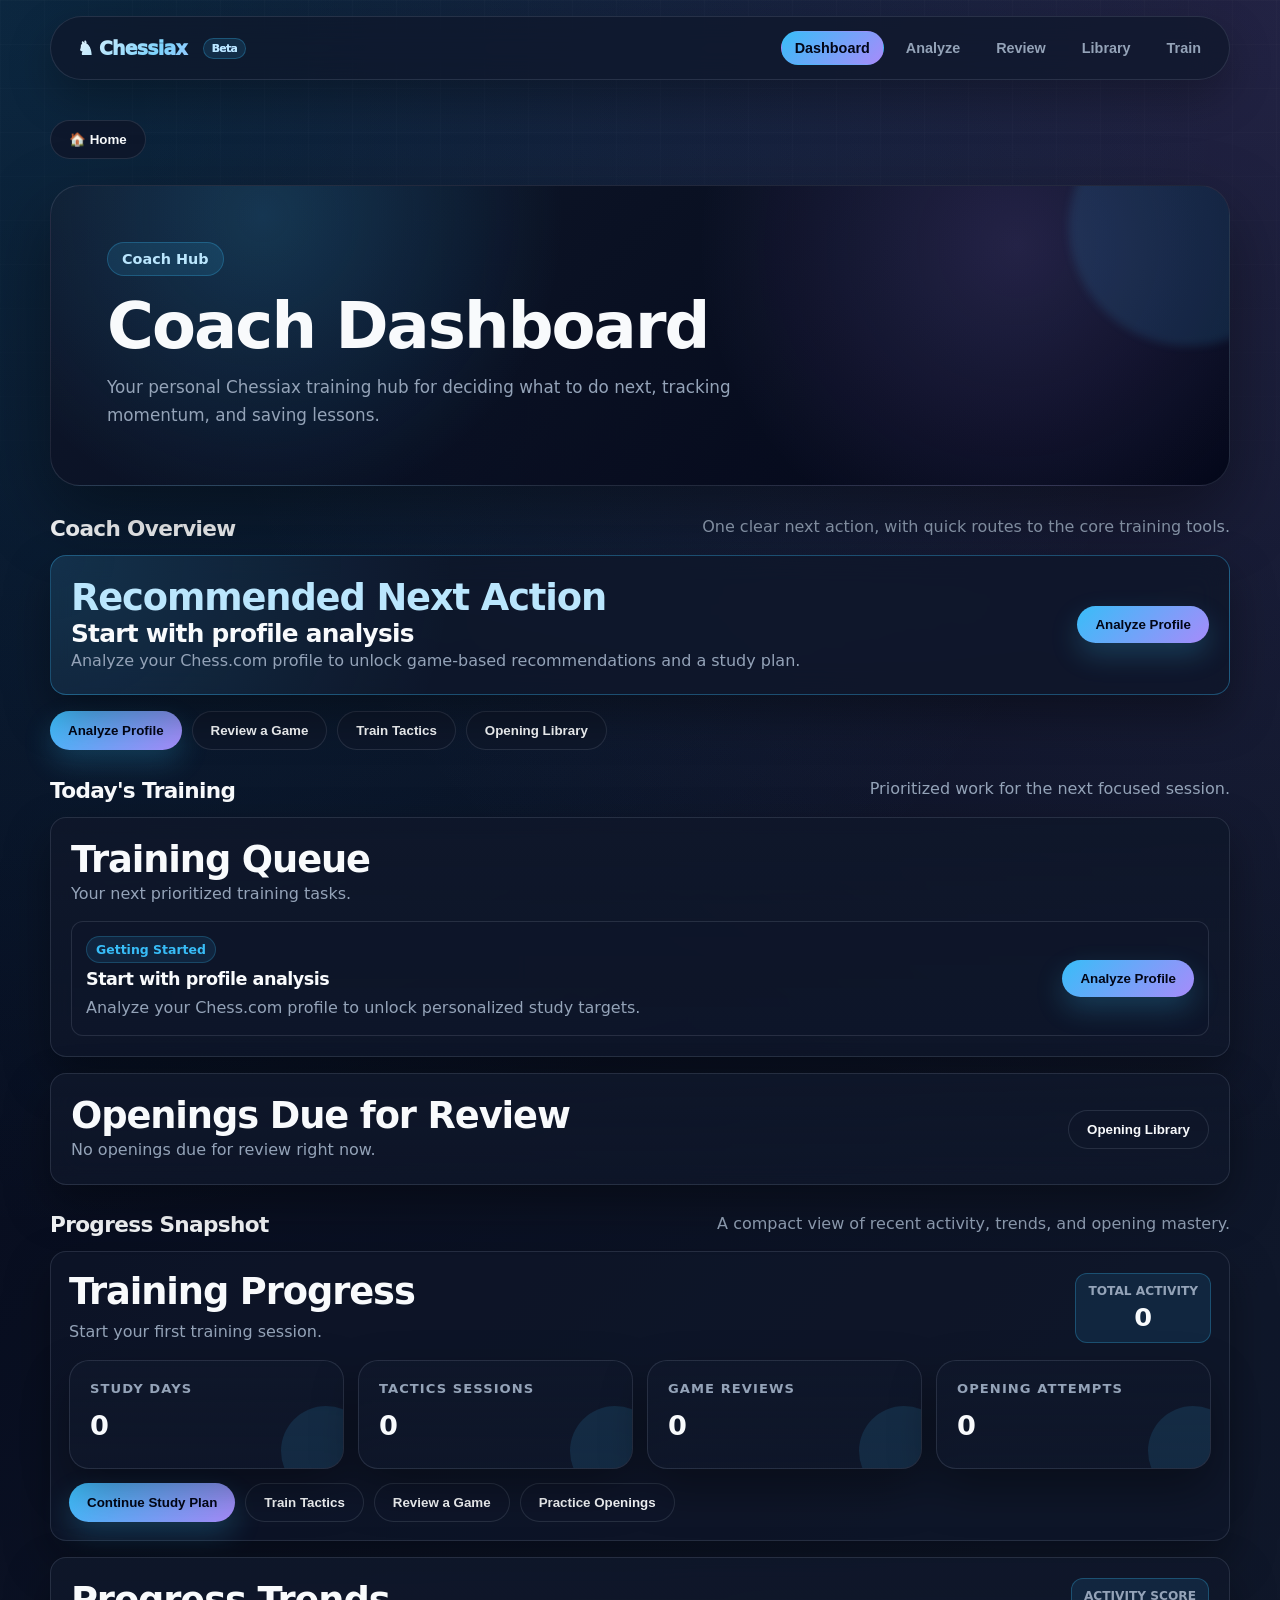
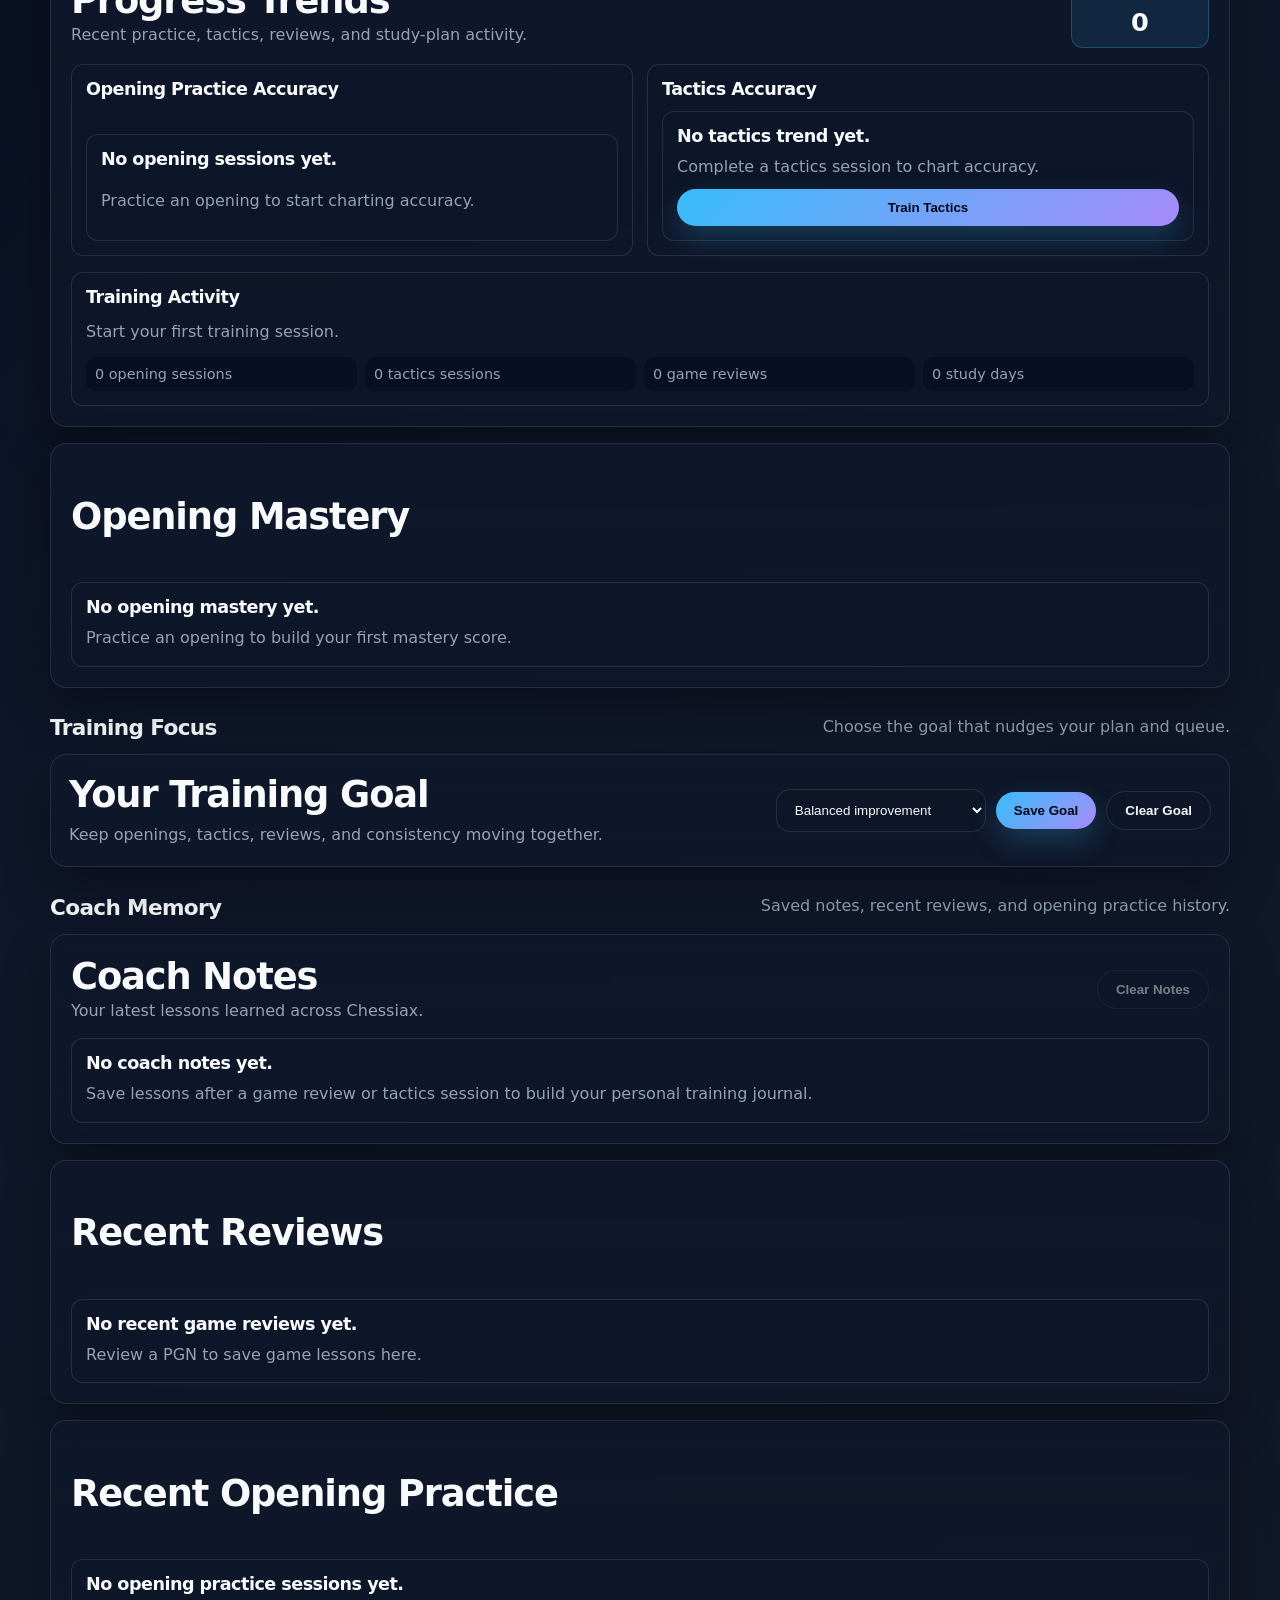
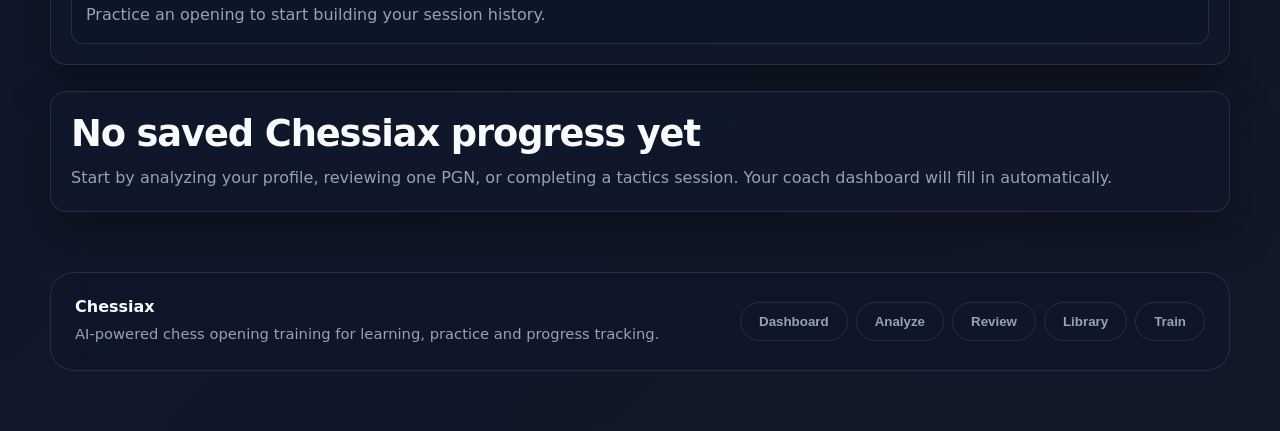
==== commit 30b3a74d: "Standardize app navigation" ====
--- a/dashboard.html
+++ b/dashboard.html
@@ -2,16 +2,15 @@
 <html>
 
 <div class="brand-bar">
-    <div class="brand-logo" onclick="window.location.href='home.html'">
+    <div class="brand-logo" onclick="window.location.href='dashboard.html'">
         ♞ Chessiax <span class="beta-badge">Beta</span>
     </div>
     <div class="brand-links">
-        <button onclick="window.location.href='home.html'">Home</button>
         <button onclick="window.location.href='dashboard.html'">Dashboard</button>
+        <button onclick="window.location.href='profile.html'">Analyze</button>
+        <button onclick="window.location.href='review.html'">Review</button>
         <button onclick="window.location.href='openings.html'">Library</button>
-        <button onclick="window.location.href='index.html'">Analyze</button>
-        <button onclick="window.location.href='tactics.html'">Tactics</button>
-        <button onclick="window.location.href='review.html'">Review</button>
+        <button onclick="window.location.href='tactics.html'">Train</button>
     </div>
 </div>
 
@@ -29,7 +28,7 @@
         <section class="page-hero dashboard-hero">
             <div class="hero-badge">Coach Hub</div>
             <h1>Coach Dashboard</h1>
-            <p>See your current Chessiax progress and pick the next useful training step.</p>
+            <p>Your personal Chessiax training hub for deciding what to do next, tracking momentum, and saving lessons.</p>
         </section>
 
         <section id="dashboardContent" class="dashboard-stack"></section>
@@ -41,12 +40,11 @@
             </div>
 
             <div class="footer-links">
-                <button onclick="window.location.href='home.html'">Home</button>
                 <button onclick="window.location.href='dashboard.html'">Dashboard</button>
+                <button onclick="window.location.href='profile.html'">Analyze</button>
+                <button onclick="window.location.href='review.html'">Review</button>
                 <button onclick="window.location.href='openings.html'">Library</button>
-                <button onclick="window.location.href='index.html'">Analyze</button>
-                <button onclick="window.location.href='tactics.html'">Tactics</button>
-                <button onclick="window.location.href='review.html'">Review</button>
+                <button onclick="window.location.href='tactics.html'">Train</button>
             </div>
         </footer>
 
@@ -1220,6 +1218,52 @@
             `;
         }
 
+        function renderRecentReviews(history) {
+            const reviews = history.slice(0, 3);
+
+            if (!reviews.length) {
+                return `
+                    <section class="card dashboard-recent-reviews">
+                        <h2>Recent Reviews</h2>
+                        <div class="coach-note-empty">
+                            <h3>No recent game reviews yet.</h3>
+                            <p>Review a PGN to save game lessons here.</p>
+                        </div>
+                    </section>
+                `;
+            }
+
+            return `
+                <section class="card dashboard-recent-reviews">
+                    <div class="dashboard-recent-practice-header">
+                        <div>
+                            <h2>Recent Reviews</h2>
+                            <p>Your latest saved single-game reviews.</p>
+                        </div>
+                        <button class="secondary-btn" onclick="window.location.href='review.html'">Review a Game</button>
+                    </div>
+                    <div class="recent-practice-list">
+                        ${reviews.map(entry => {
+                            const data = entry.data || {};
+                            return `
+                                <div class="recent-practice-row">
+                                    <div>
+                                        <strong>${escapeHtml(data.opening || "Unknown Opening")}</strong>
+                                        <span>${escapeHtml(data.white || "White")} vs ${escapeHtml(data.black || "Black")}</span>
+                                    </div>
+                                    <div class="recent-practice-meta">
+                                        <span>${escapeHtml(data.result || "*")}</span>
+                                        <span>${escapeHtml(formatDateTime(entry.timestamp))}</span>
+                                    </div>
+                                    <button onclick="window.location.href='review.html'">Open Review</button>
+                                </div>
+                            `;
+                        }).join("")}
+                    </div>
+                </section>
+            `;
+        }
+
         function buildGoalAction(goal, savedAnalysis, savedReview) {
             if (goal === "openings") {
                 const study = getRecommendedStudyItems(savedAnalysis?.analysis || {});
@@ -1414,6 +1458,20 @@
                         ${secondaryAction}
                     </div>
                 </div>
+            `;
+        }
+
+        function renderDashboardSection(title, subtitle, content, extraClass = "") {
+            return `
+                <section class="dashboard-hub-section ${extraClass}">
+                    <div class="dashboard-section-heading">
+                        <h2>${escapeHtml(title)}</h2>
+                        <p>${escapeHtml(subtitle)}</p>
+                    </div>
+                    <div class="dashboard-section-content">
+                        ${content}
+                    </div>
+                </section>
             `;
         }
 
@@ -1438,13 +1496,16 @@
                 openingMasteryItems,
                 selectedGoal
             );
-            const cards = [];
+            let analysisCard = "";
+            let studyProgressCard = "";
+            let tacticsProgressCard = "";
+            let savedReviewCard = "";
 
             if (savedAnalysis) {
                 const analysis = savedAnalysis.analysis || {};
                 const overall = analysis.overall || {};
                 const study = Array.isArray(analysis.recommended_study) ? analysis.recommended_study : [];
-                cards.push(`
+                analysisCard = `
                     <div class="card dashboard-card">
                         <h2>Latest game analysis</h2>
                         <p><strong>${escapeHtml(savedAnalysis.username || analysis.username || "Saved player")}</strong></p>
@@ -1452,11 +1513,11 @@
                         <p>${safeNumber(overall.wins)}W / ${safeNumber(overall.draws)}D / ${safeNumber(overall.losses)}L</p>
                         <p>Top study target: ${escapeHtml(study[0]?.family || "No study target yet")}</p>
                     </div>
-                `);
+                `;
             }
 
             if (studyProgress) {
-                cards.push(`
+                studyProgressCard = `
                     <div class="card dashboard-card">
                         <h2>Study plan progress</h2>
                         <p><strong>${studyProgress.completedCount}/7 days complete</strong></p>
@@ -1465,66 +1526,104 @@
                             <div class="dashboard-progress-fill" style="width: ${Math.round((studyProgress.completedCount / 7) * 100)}%"></div>
                         </div>
                     </div>
-                `);
+                `;
             }
 
             if (tacticsProgress) {
                 const last = tacticsProgress.lastSession || {};
-                cards.push(`
+                tacticsProgressCard = `
                     <div class="card dashboard-card">
                         <h2>Tactics progress</h2>
                         <p>Last accuracy: <strong>${safeNumber(last.accuracy)}%</strong></p>
                         <p>${safeNumber(last.correct)} correct over ${safeNumber(last.attempts)} attempts</p>
                         <p>Total completed sessions: ${safeNumber(tacticsProgress.sessions.length)}</p>
                     </div>
-                `);
+                `;
             }
 
             if (savedReview) {
                 const review = savedReview.data || {};
-                cards.push(`
+                savedReviewCard = `
                     <div class="card dashboard-card">
                         <h2>Last game review</h2>
                         <p><strong>${escapeHtml(review.opening || "Unknown Opening")}</strong></p>
                         <p>${escapeHtml(review.white || "White")} vs ${escapeHtml(review.black || "Black")} · ${escapeHtml(review.result || "*")}</p>
                         <p>Phase: ${escapeHtml(review.estimated_phase || "unknown")}</p>
                     </div>
-                `);
-            }
+                `;
+            }
+
+            const snapshotCards = [analysisCard, tacticsProgressCard].filter(Boolean).join("");
+            const memoryCards = [savedReviewCard].filter(Boolean).join("");
+            const hasAnyData = Boolean(
+                savedAnalysis ||
+                studyProgress ||
+                tacticsProgress ||
+                savedReview ||
+                coachNotes.length ||
+                openingSessionHistory.length ||
+                openingMasteryItems.length
+            );
+            const emptyState = hasAnyData
+                ? ""
+                : `
+                    <div class="card dashboard-empty-state">
+                        <h2>No saved Chessiax progress yet</h2>
+                        <p>Start by analyzing your profile, reviewing one PGN, or completing a tactics session. Your coach dashboard will fill in automatically.</p>
+                    </div>
+                `;
 
             document.getElementById("dashboardContent").innerHTML = `
-                ${renderRecommendedAction(nextAction)}
-
-                ${renderQuickActions()}
-
-                ${renderTrainingGoal(selectedGoal)}
-
-                ${renderTrainingQueue(trainingQueue)}
-
-                ${renderTrainingProgress(trainingProgress)}
-
-                ${renderProgressTrends(openingSessionHistory, tacticsProgress, reviewHistory, studyDaysCompleted)}
-
-                ${renderRecentOpeningPractice(openingSessionHistory)}
-
-                ${renderOpeningMasterySection(openingMasteryItems)}
-
-                ${renderOpeningsDueForReview(openingMasteryItems)}
-
-                ${renderCoachNotes(coachNotes)}
-
-                ${
-                    cards.length
-                        ? `<div class="dashboard-grid">${cards.join("")}</div>`
-                        : coachNotes.length
-                            ? ""
-                            : `
-                            <div class="card dashboard-empty-state">
-                                <h2>No saved Chessiax progress yet</h2>
-                                <p>Start by analyzing your profile, reviewing one PGN, or completing a tactics session. Your coach dashboard will fill in automatically.</p>
-                            </div>
-                        `
-                }
+                ${renderDashboardSection(
+                    "Coach Overview",
+                    "One clear next action, with quick routes to the core training tools.",
+                    `
+                        ${renderRecommendedAction(nextAction)}
+                        ${renderQuickActions()}
+                    `,
+                    "dashboard-overview-section"
+                )}
+
+                ${renderDashboardSection(
+                    "Today's Training",
+                    "Prioritized work for the next focused session.",
+                    `
+                        ${renderTrainingQueue(trainingQueue)}
+                        ${studyProgressCard ? `<div class="dashboard-grid dashboard-compact-grid">${studyProgressCard}</div>` : ""}
+                        ${renderOpeningsDueForReview(openingMasteryItems)}
+                    `
+                )}
+
+                ${renderDashboardSection(
+                    "Progress Snapshot",
+                    "A compact view of recent activity, trends, and opening mastery.",
+                    `
+                        ${renderTrainingProgress(trainingProgress)}
+                        ${renderProgressTrends(openingSessionHistory, tacticsProgress, reviewHistory, studyDaysCompleted)}
+                        ${renderOpeningMasterySection(openingMasteryItems)}
+                        ${snapshotCards ? `<div class="dashboard-grid dashboard-compact-grid">${snapshotCards}</div>` : ""}
+                    `
+                )}
+
+                ${renderDashboardSection(
+                    "Training Focus",
+                    "Choose the goal that nudges your plan and queue.",
+                    renderTrainingGoal(selectedGoal),
+                    "dashboard-focus-section"
+                )}
+
+                ${renderDashboardSection(
+                    "Coach Memory",
+                    "Saved notes, recent reviews, and opening practice history.",
+                    `
+                        ${renderCoachNotes(coachNotes)}
+                        ${renderRecentReviews(reviewHistory)}
+                        ${renderRecentOpeningPractice(openingSessionHistory)}
+                        ${memoryCards ? `<div class="dashboard-grid dashboard-compact-grid">${memoryCards}</div>` : ""}
+                    `
+                )}
+
+                ${emptyState}
             `;
         }
 
--- a/style.css
+++ b/style.css
@@ -1018,6 +1018,100 @@
     gap: 18px;
 }
 
+.profile-input-card {
+    display: flex;
+    align-items: center;
+    gap: 12px;
+    padding: 14px;
+    border: 1px solid var(--border-soft);
+    border-radius: var(--radius-lg);
+    background: rgba(15, 23, 42, 0.68);
+    box-shadow: var(--shadow-soft);
+}
+
+.profile-input-card input {
+    flex: 1 1 auto;
+}
+
+.profile-flow-section {
+    display: grid;
+    gap: 14px;
+}
+
+.profile-section-heading {
+    display: flex;
+    align-items: end;
+    justify-content: space-between;
+    gap: 18px;
+    margin-top: 8px;
+}
+
+.profile-section-heading h2,
+.profile-section-heading p {
+    margin: 0;
+}
+
+.profile-section-heading h2 {
+    font-size: 1.35rem;
+}
+
+.profile-section-heading p {
+    max-width: 620px;
+    color: var(--text-muted);
+}
+
+.profile-section-content {
+    display: grid;
+    gap: 16px;
+}
+
+.profile-snapshot-card {
+    display: grid;
+    gap: 16px;
+}
+
+.profile-snapshot-main {
+    display: flex;
+    align-items: center;
+    gap: 16px;
+}
+
+.profile-snapshot-main h2,
+.profile-snapshot-main p {
+    margin: 0;
+}
+
+.profile-snapshot-main p {
+    margin-top: 5px;
+    color: var(--text-muted);
+}
+
+.profile-stat-grid,
+.profile-insight-grid {
+    display: grid;
+    grid-template-columns: repeat(3, minmax(0, 1fr));
+    gap: 14px;
+}
+
+.profile-insight-grid {
+    grid-template-columns: repeat(2, minmax(0, 1fr));
+}
+
+.profile-stat-grid .overview-card span {
+    color: var(--text-muted);
+    font-size: 0.9rem;
+}
+
+.profile-insight-card {
+    display: grid;
+    gap: 8px;
+}
+
+.profile-insight-card h2,
+.profile-insight-card p {
+    margin: 0;
+}
+
 .suggested-opening {
     padding: 18px 0 22px;
     border-bottom: 1px solid var(--border-soft);
@@ -1588,6 +1682,39 @@
     min-width: 0;
 }
 
+.review-flow-section {
+    display: grid;
+    gap: 12px;
+}
+
+.review-section-heading {
+    display: flex;
+    align-items: end;
+    justify-content: space-between;
+    gap: 16px;
+}
+
+.review-section-heading h2,
+.review-section-heading p {
+    margin: 0;
+}
+
+.review-section-heading h2 {
+    font-size: 1.12rem;
+}
+
+.review-section-heading p {
+    color: var(--text-muted);
+    font-size: 0.92rem;
+    line-height: 1.5;
+    margin-top: 4px;
+}
+
+.review-section-content {
+    display: grid;
+    gap: 14px;
+}
+
 .review-summary-grid {
     grid-template-columns: repeat(2, minmax(0, 1fr));
 }
@@ -1630,6 +1757,23 @@
 .review-next-actions h3 {
     margin: 0;
     color: var(--text-main);
+}
+
+.review-coach-highlight {
+    border-color: rgba(96, 165, 250, 0.34);
+    background:
+        radial-gradient(circle at top left, rgba(96, 165, 250, 0.12), transparent 34%),
+        rgba(15, 23, 42, 0.72);
+}
+
+.review-actions-card {
+    border-color: rgba(34, 197, 94, 0.3);
+    background:
+        linear-gradient(180deg, rgba(34, 197, 94, 0.08), rgba(15, 23, 42, 0.74));
+}
+
+.review-actions-card .review-actions {
+    margin-top: 0;
 }
 
 .review-action-disabled {
@@ -1719,8 +1863,58 @@
 
 .dashboard-stack {
     display: grid;
+    gap: 26px;
+    margin-top: 22px;
+}
+
+.dashboard-hub-section {
+    display: grid;
+    gap: 14px;
+}
+
+.dashboard-section-heading {
+    display: flex;
+    align-items: end;
+    justify-content: space-between;
     gap: 18px;
-    margin-top: 22px;
+}
+
+.dashboard-section-heading h2,
+.dashboard-section-heading p {
+    margin: 0;
+}
+
+.dashboard-section-heading h2 {
+    font-size: 1.35rem;
+}
+
+.dashboard-section-heading p {
+    max-width: 620px;
+    color: var(--text-muted);
+}
+
+.dashboard-section-content {
+    display: grid;
+    gap: 16px;
+}
+
+.dashboard-overview-section .dashboard-next-card {
+    border-color: rgba(56, 189, 248, 0.34);
+    background:
+        radial-gradient(circle at top left, rgba(56, 189, 248, 0.16), transparent 34%),
+        rgba(15, 23, 42, 0.78);
+}
+
+.dashboard-overview-section .dashboard-next-card h2 {
+    color: #bae6fd;
+}
+
+.dashboard-overview-section .dashboard-next-card h3 {
+    font-size: 1.55rem;
+}
+
+.dashboard-focus-section .dashboard-goal-card {
+    padding: 18px;
 }
 
 .dashboard-next-card {
@@ -1873,6 +2067,10 @@
     gap: 14px;
 }
 
+.dashboard-compact-grid {
+    grid-template-columns: repeat(2, minmax(0, 1fr));
+}
+
 .dashboard-card,
 .dashboard-empty-state {
     display: grid;
@@ -1899,7 +2097,8 @@
     gap: 14px;
 }
 
-.dashboard-recent-practice {
+.dashboard-recent-practice,
+.dashboard-recent-reviews {
     display: grid;
     gap: 14px;
 }
@@ -2874,10 +3073,24 @@
         align-items: stretch;
     }
 
+    .profile-input-card,
+    .profile-section-heading,
+    .profile-snapshot-main {
+        flex-direction: column;
+        align-items: stretch;
+    }
+
+    .profile-input-card button,
+    .profile-input-card input {
+        width: 100%;
+    }
+
     .analysis-summary-grid,
     .family-card-grid,
     .phase-summary-grid,
     .phase-card-grid,
+    .profile-stat-grid,
+    .profile-insight-grid,
     .review-summary-grid,
     .study-plan-grid {
         grid-template-columns: 1fr;
@@ -3007,6 +3220,11 @@
     }
 
     .review-history-header {
+        flex-direction: column;
+        align-items: stretch;
+    }
+
+    .review-section-heading {
         flex-direction: column;
         align-items: stretch;
     }
@@ -3073,6 +3291,7 @@
     .dashboard-coach-notes-header,
     .dashboard-opening-mastery-header,
     .dashboard-progress-trends-header,
+    .dashboard-section-heading,
     .coach-note-meta {
         align-items: stretch;
         flex-direction: column;
